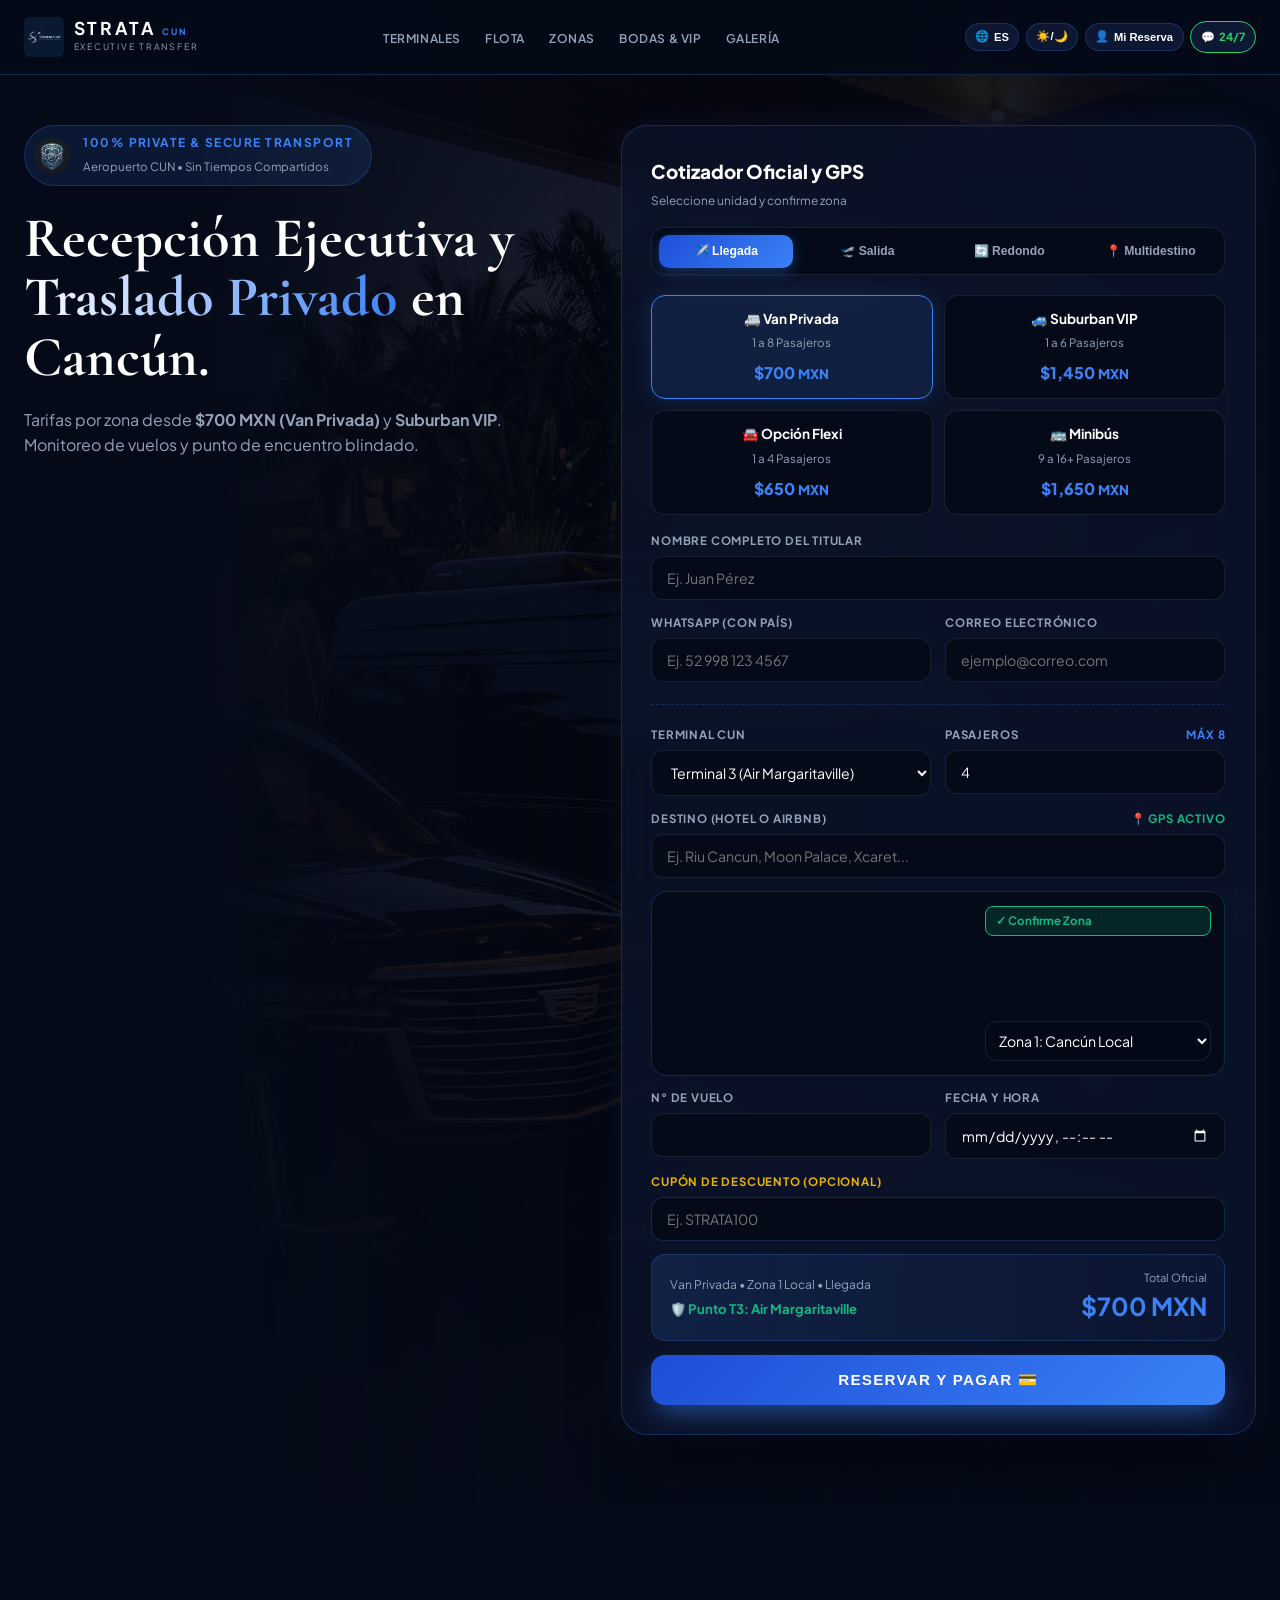
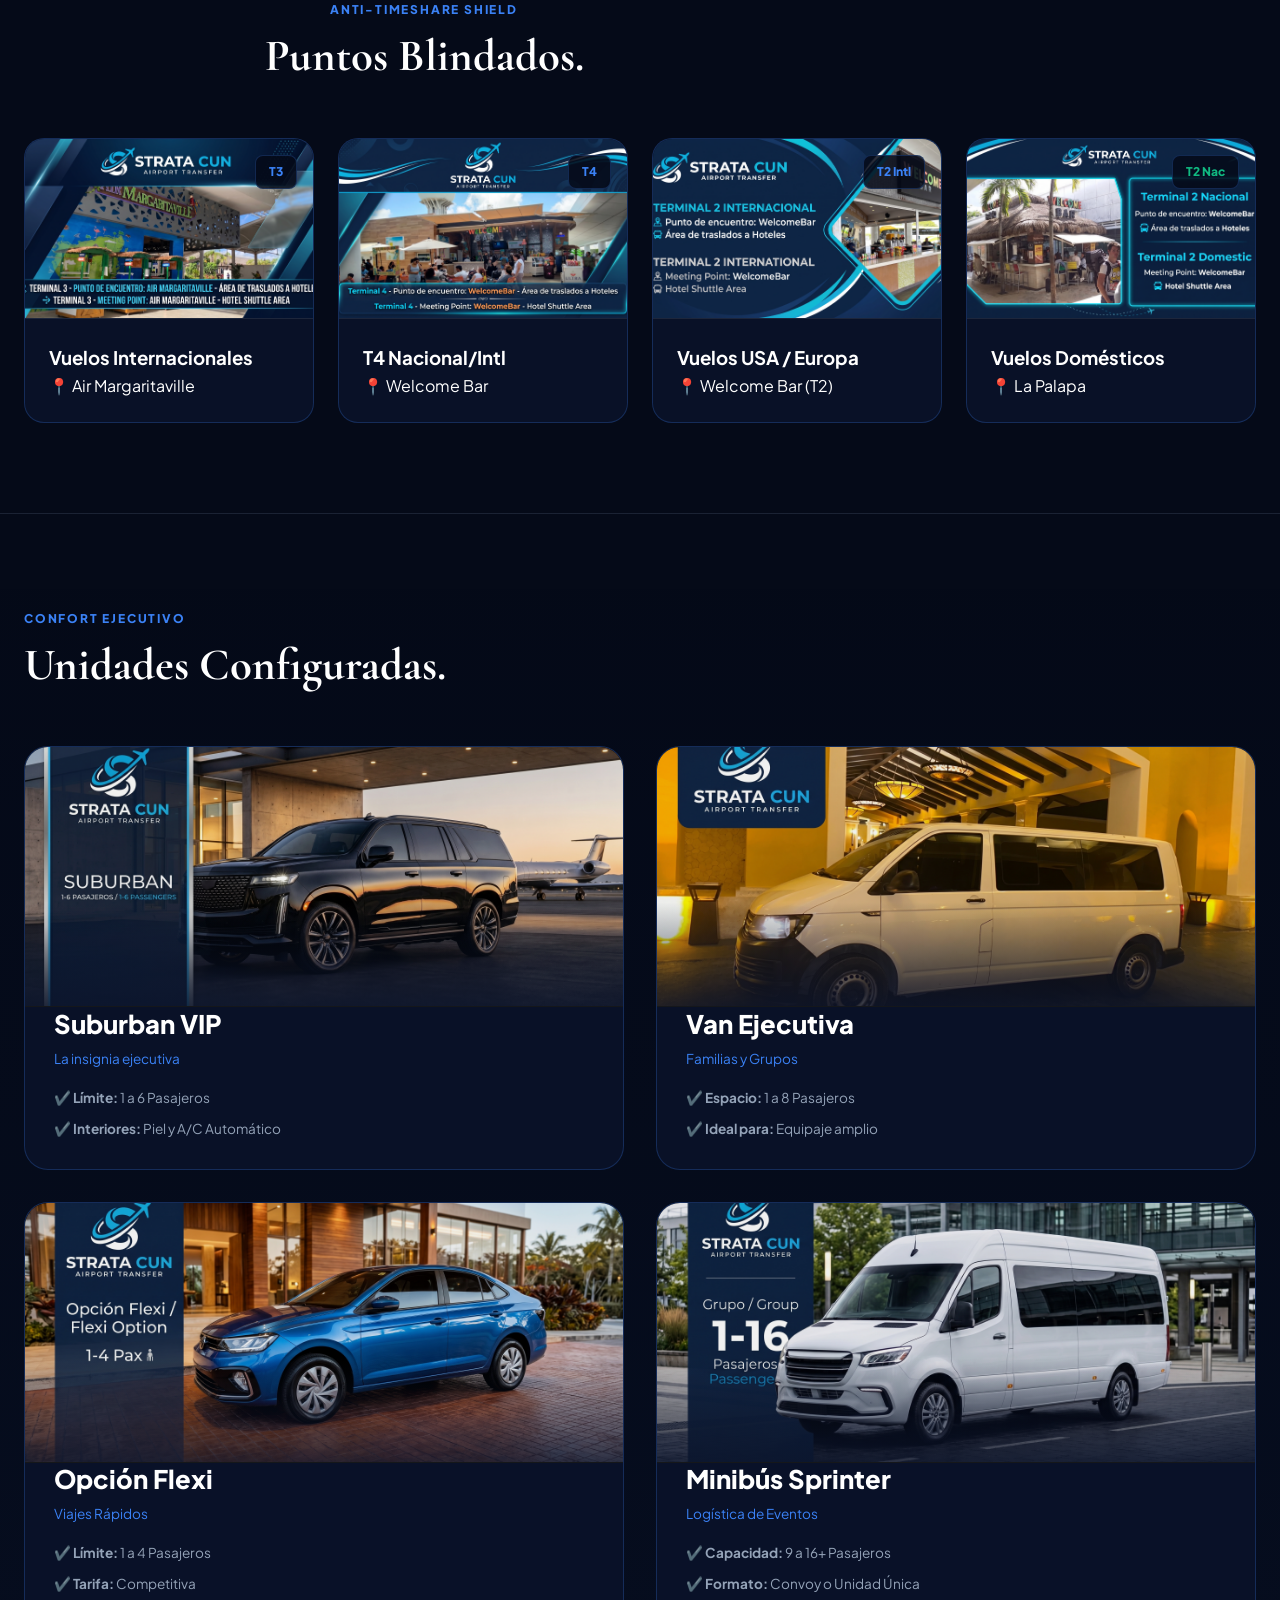
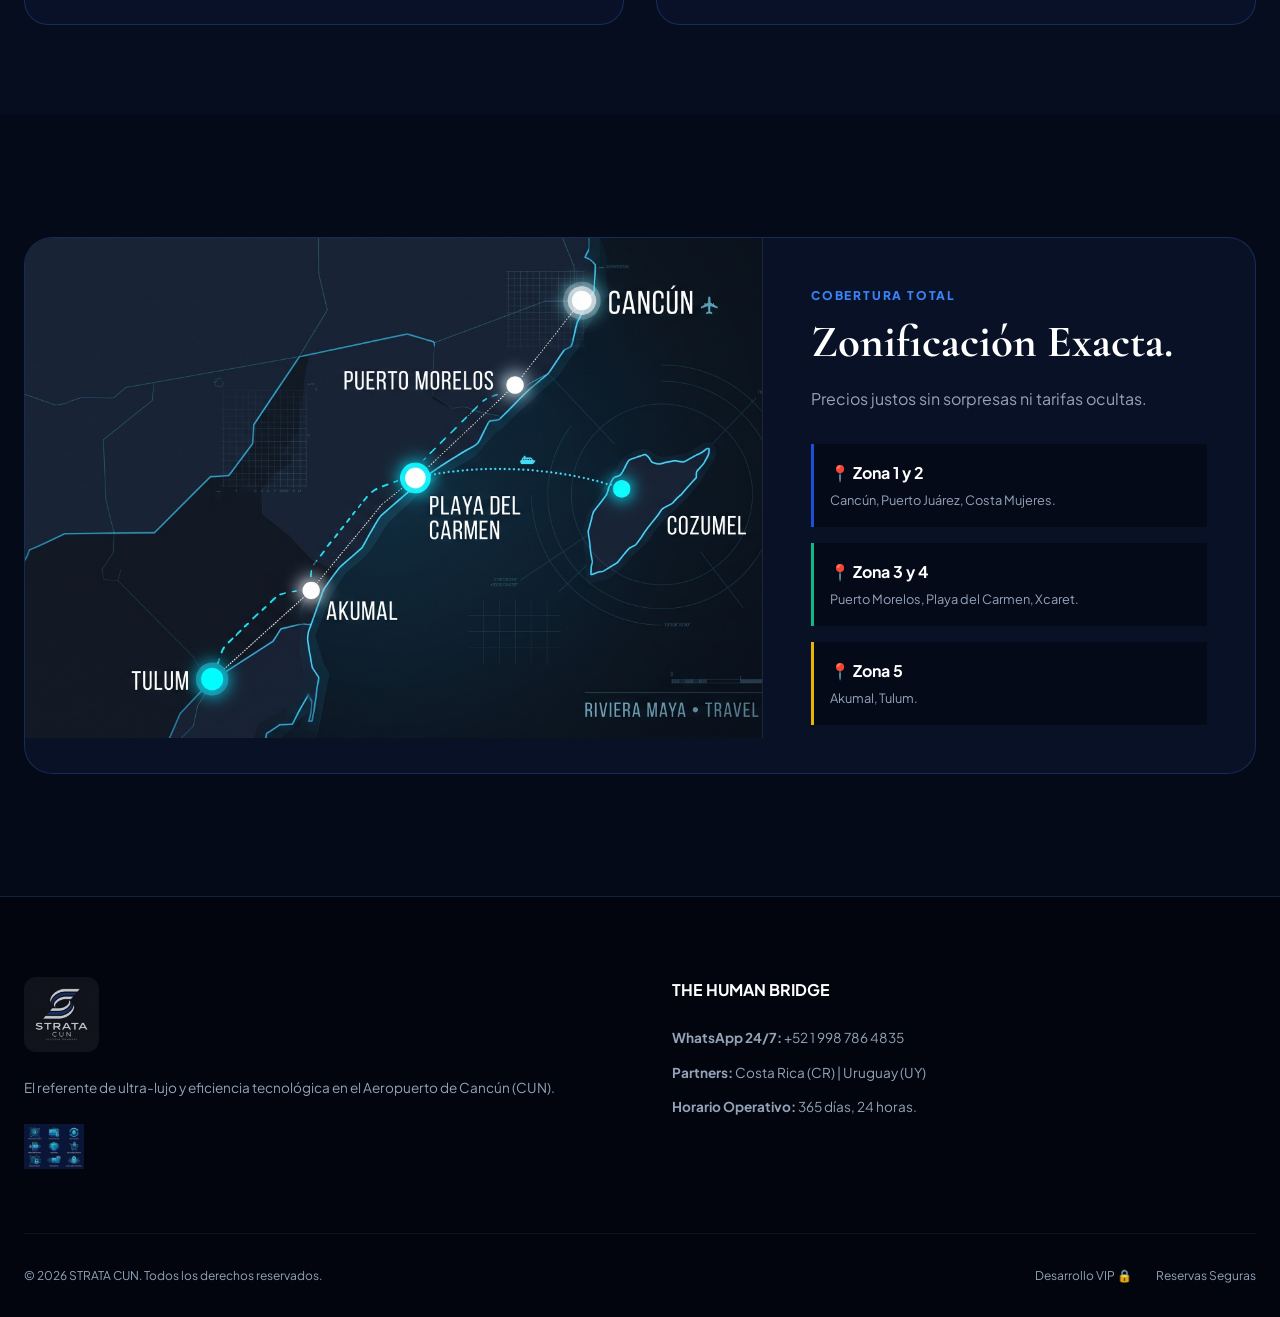
==== index.html @ 20765017 "feat: Integración de Checkout Clip, Apps Script Backend y panel de Bóveda Master" ====
<!DOCTYPE html>
<html lang="es" data-theme="dark" class="scroll-smooth">
<head>
    <meta charset="UTF-8">
    <meta name="viewport" content="width=device-width, initial-scale=1.0">
    <title>STRATA CUN | Transportación Privada & VIP Aeropuerto de Cancún</title>
    <link rel="preconnect" href="https://fonts.googleapis.com">
    <link rel="preconnect" href="https://fonts.gstatic.com" crossorigin>
    <link href="https://fonts.googleapis.com/css2?family=Cormorant+Garamond:ital,wght@0,600;0,700;1,600&family=Plus+Jakarta+Sans:wght@300;400;500;600;700;800&display=swap" rel="stylesheet">

    <style>
        /* 1. VARIABLES Y TEMA (NUEVO AZUL ZAFIRO EJECUTIVO) */
        :root {
            --bg-main: #050a18;
            --bg-card: rgba(11, 20, 43, 0.82);
            --bg-elevated: rgba(15, 26, 54, 0.92);
            --bg-input: rgba(5, 10, 24, 0.92);
            --text-primary: #ffffff;
            --text-secondary: #94a3b8;
            --cyan: #1d4ed8; /* Azul Zafiro */
            --cyan-glow: #3b82f6; /* Azul brillante cálido */
            --gold: #eab308;
            --emerald: #10b981;
            --border-glass: rgba(59, 130, 246, 0.24);
            --border-subtle: rgba(148, 163, 184, 0.14);
            --shadow-luxury: 0 25px 60px -15px rgba(0, 0, 0, 0.85), 0 0 35px rgba(59, 130, 246, 0.12);
        }
        [data-theme="light"] {
            --bg-main: #f8fafc;
            --bg-card: rgba(255, 255, 255, 0.92);
            --bg-elevated: #ffffff;
            --bg-input: #ffffff;
            --text-primary: #0f172a;
            --text-secondary: #475569;
            --cyan: #1e3a8a;
            --cyan-glow: #2563eb;
            --border-glass: rgba(37, 99, 235, 0.3);
            --border-subtle: rgba(15, 23, 42, 0.12);
            --shadow-luxury: 0 20px 50px -15px rgba(15, 23, 42, 0.15);
        }
        
        * { box-sizing: border-box; margin: 0; padding: 0; min-width: 0; }
        img { max-width: 100%; height: auto; display: block; }
        
        body { background-color: var(--bg-main); color: var(--text-primary); font-family: 'Plus Jakarta Sans', sans-serif; line-height: 1.6; overflow-x: hidden; transition: background 0.4s ease, color 0.4s ease; }
        .serif-lux { font-family: 'Cormorant Garamond', Georgia, serif; }
        .container { max-width: 1340px; margin: 0 auto; padding: 0 1.5rem; }

        /* 2. NAVBAR */
        .navbar {
            position: fixed; top: 0; left: 0; right: 0;
            height: auto; min-height: 75px; padding: 0.5rem 0;
            background: rgba(5, 10, 24, 0.95);
            backdrop-filter: blur(20px); -webkit-backdrop-filter: blur(20px);
            border-bottom: 1px solid var(--border-glass);
            z-index: 1000; display: flex; align-items: center; transition: background 0.4s;
        }
        [data-theme="light"] .navbar { background: rgba(255, 255, 255, 0.95); }
        .nav-content { display: flex; align-items: center; justify-content: space-between; width: 100%; gap: 1rem; }
        
        .brand-box { display: flex; align-items: center; gap: 0.6rem; text-decoration: none; color: var(--text-primary); flex-shrink: 0; }
        .brand-logo-img { height: 40px; width: auto; border-radius: 6px; object-fit: contain; }
        .brand-text-container { display: flex; flex-direction: column; justify-content: center; }
        .brand-text-container strong { font-size: 1.1rem; letter-spacing: 0.15em; line-height: 1; }
        .brand-text-container span { font-size: 0.55rem; letter-spacing: 0.2em; color: var(--text-secondary); text-transform: uppercase; margin-top: 2px; }
        
        .nav-links { display: flex; gap: 1.5rem; list-style: none; margin: 0 auto; }
        .nav-links a { color: var(--text-secondary); text-decoration: none; font-size: 0.75rem; font-weight: 600; letter-spacing: 0.05em; text-transform: uppercase; transition: color 0.25s; }
        .nav-links a:hover { color: var(--cyan-glow); }
        
        .nav-controls { display: flex; align-items: center; gap: 0.4rem; flex-shrink: 0; }
        .btn-glass { background: var(--bg-elevated); color: var(--text-primary); border: 1px solid var(--border-glass); padding: 0.4rem 0.6rem; border-radius: 999px; font-size: 0.7rem; font-weight: 700; cursor: pointer; display: inline-flex; align-items: center; gap: 0.3rem; text-decoration: none; transition: all 0.25s ease; }
        .btn-glass:hover { border-color: var(--cyan-glow); box-shadow: 0 0 18px rgba(59, 130, 246, 0.3); transform: translateY(-1px); }

        /* 3. HERO (INICIO) */
        .hero-section { position: relative; min-height: 100vh; padding: 125px 0 70px; display: flex; align-items: center; overflow: hidden; }
        .hero-backdrop { position: absolute; inset: 0; z-index: -1; }
        .hero-backdrop img { width: 100%; height: 100%; object-fit: cover; object-position: center; filter: brightness(0.38) contrast(1.1); transform: scale(1.03); }
        [data-theme="light"] .hero-backdrop img { filter: brightness(0.85) opacity(0.25); }
        .hero-backdrop::after { content: ""; position: absolute; inset: 0; background: linear-gradient(90deg, var(--bg-main) 15%, rgba(5, 10, 24, 0.55) 55%, var(--bg-main) 100%), linear-gradient(180deg, transparent 60%, var(--bg-main) 100%); }
        .hero-layout { display: grid; grid-template-columns: 1fr 1.15fr; gap: 2.75rem; align-items: start; width: 100%; }
        .shield-badge-row { display: inline-flex; align-items: center; gap: 0.85rem; background: rgba(59, 130, 246, 0.12); border: 1px solid var(--border-glass); padding: 0.45rem 1.1rem 0.45rem 0.55rem; border-radius: 999px; margin-bottom: 1.4rem; }
        .shield-badge-row img { width: 36px; height: 36px; border-radius: 50%; object-fit: cover; }
        .hero-headline { font-size: clamp(2.5rem, 4.4vw, 4.1rem); line-height: 1.06; margin-bottom: 1.2rem; font-weight: 700; }
        .hero-headline span { background: linear-gradient(90deg, #ffffff, var(--cyan-glow)); -webkit-background-clip: text; -webkit-text-fill-color: transparent; }
        
        /* 4. COTIZADOR POS */
        .pos-master-card { background: var(--bg-card); backdrop-filter: blur(24px); -webkit-backdrop-filter: blur(24px); border: 1px solid var(--border-glass); border-radius: 26px; padding: 1.85rem; box-shadow: var(--shadow-luxury); width: 100%; }
        .service-pills { display: grid; grid-template-columns: repeat(4, 1fr); gap: 0.45rem; background: var(--bg-input); padding: 0.4rem; border-radius: 14px; border: 1px solid var(--border-subtle); margin-bottom: 1.2rem; }
        .service-pill-btn { background: transparent; border: none; color: var(--text-secondary); padding: 0.6rem 0.3rem; border-radius: 10px; font-size: 0.76rem; font-weight: 700; cursor: pointer; transition: all 0.2s; }
        .service-pill-btn.active { background: linear-gradient(135deg, var(--cyan), var(--cyan-glow)); color: #ffffff; box-shadow: 0 4px 14px rgba(59, 130, 246, 0.35); }
        .vehicle-selector-grid { display: grid; grid-template-columns: repeat(2, 1fr); gap: 0.7rem; margin-bottom: 1.1rem; }
        .veh-option-card { background: var(--bg-input); border: 1.5px solid var(--border-subtle); border-radius: 14px; padding: 0.75rem; cursor: pointer; transition: all 0.25s; display: flex; flex-direction: column; justify-content: center; align-items: center; gap: 0.3rem; text-align: center; }
        .veh-option-card.selected { border-color: var(--cyan-glow); background: rgba(59, 130, 246, 0.12); box-shadow: 0 0 20px rgba(59, 130, 246, 0.18); }
        .veh-option-title { font-size: 0.85rem; font-weight: 700; display: block; }
        .veh-option-pax { font-size: 0.72rem; color: var(--text-secondary); display: block;}
        .veh-option-price { font-weight: 800; color: var(--cyan-glow); font-size: 1rem; margin-top: 0.2rem; }
        
        .pos-form-grid { display: grid; grid-template-columns: 1fr 1fr; gap: 0.85rem; }
        .pos-field { display: flex; flex-direction: column; gap: 0.35rem; }
        .pos-field.full { grid-column: span 2; }
        .pos-label { font-size: 0.72rem; text-transform: uppercase; letter-spacing: 0.07em; color: var(--text-secondary); font-weight: 700; display: flex; justify-content: space-between; }
        
        /* FIX: COLOR SCHEME PARA QUE EL CALENDARIO SE VEA EN MODO CLARO */
        .pos-input { background: var(--bg-input); border: 1px solid var(--border-subtle); color: var(--text-primary); padding: 0.75rem 0.95rem; border-radius: 12px; font-size: 0.88rem; font-family: inherit; outline: none; transition: border 0.2s; width: 100%; color-scheme: dark; }
        [data-theme="light"] .pos-input { color-scheme: light; }
        
        .pos-input:focus { border-color: var(--cyan-glow); }
        .map-zone-container { grid-column: span 2; background: var(--bg-input); border: 1px solid var(--border-glass); border-radius: 16px; padding: 0.85rem; display: grid; grid-template-columns: 1.15fr 0.85fr; gap: 0.85rem; align-items: stretch; }
        .google-map-frame { width: 100%; height: 155px; border: 0; border-radius: 10px; }
        .zone-confirm-box { display: flex; flex-direction: column; justify-content: space-between; font-size: 0.78rem; }
        .zone-status-pill { display: inline-block; padding: 0.3rem 0.65rem; border-radius: 8px; background: rgba(16, 185, 129, 0.15); border: 1px solid var(--emerald); color: var(--emerald); font-weight: 700; font-size: 0.72rem; margin-bottom: 0.4rem; }
        .price-bar-live { grid-column: span 2; background: linear-gradient(90deg, rgba(59, 130, 246, 0.15), rgba(37, 99, 235, 0.05)); border: 1px solid var(--border-glass); border-radius: 14px; padding: 0.85rem 1.1rem; display: flex; justify-content: space-between; align-items: center; }
        .btn-book-now { grid-column: span 2; background: linear-gradient(135deg, var(--cyan), var(--cyan-glow)); color: #ffffff; border: none; padding: 1rem; border-radius: 14px; font-size: 0.95rem; font-weight: 800; text-transform: uppercase; letter-spacing: 0.08em; cursor: pointer; box-shadow: 0 12px 28px -6px rgba(59, 130, 246, 0.55); transition: transform 0.2s; width: 100%; }
        .btn-book-now:hover { transform: translateY(-2px); }
        .btn-book-now:disabled { opacity: 0.6; cursor: not-allowed; }

        /* 5. SECCIONES Y TARJETAS */
        .section-block { padding: 90px 0; position: relative; }
        .section-header { max-width: 800px; margin-bottom: 3.5rem; }
        .section-tag { color: var(--cyan-glow); font-size: 0.75rem; font-weight: 800; text-transform: uppercase; letter-spacing: 0.15em; margin-bottom: 0.8rem; display: inline-block; }
        .section-title { font-size: clamp(2.2rem, 3.5vw, 3.2rem); line-height: 1.1; margin-bottom: 1.2rem; }
        
        .terminals-grid { display: grid; grid-template-columns: repeat(4, 1fr); gap: 1.5rem; }
        .terminal-card { background: var(--bg-card); border: 1px solid var(--border-glass); border-radius: 20px; overflow: hidden; display: flex; flex-direction: column; transition: transform 0.3s; }
        .terminal-card:hover { border-color: var(--cyan-glow); transform: translateY(-5px); box-shadow: var(--shadow-luxury); }
        .terminal-img-box { height: 180px; width: 100%; position: relative; overflow: hidden; border-bottom: 1px solid var(--border-subtle); }
        .terminal-img-box img { width: 100%; height: 100%; object-fit: cover; }
        .terminal-badge { position: absolute; top: 1rem; right: 1rem; background: rgba(5, 10, 24, 0.85); color: var(--cyan-glow); padding: 0.4rem 0.8rem; border-radius: 8px; font-weight: 800; font-size: 0.75rem; border: 1px solid var(--border-glass); }
        .terminal-content { padding: 1.5rem; flex-grow: 1; }

        .fleet-grid { display: grid; grid-template-columns: repeat(2, 1fr); gap: 2rem; }
        .fleet-card { background: var(--bg-card); border: 1px solid var(--border-glass); border-radius: 24px; overflow: hidden; display: flex; flex-direction: column; }
        .fleet-visual { height: 260px; width: 100%; position: relative; overflow: hidden; background: #000; border-bottom: 1px solid var(--border-subtle); }
        .fleet-visual img { width: 100%; height: 100%; object-fit: cover; object-position: center; opacity: 0.95; }
        .fleet-visual-overlay { position: absolute; inset: 0; background: linear-gradient(to top, var(--bg-card) 0%, transparent 40%); }
        .fleet-body { padding: 1.8rem; position: relative; z-index: 2; margin-top: -2rem; }
        
        .map-section-grid { display: grid; grid-template-columns: 1.2fr 0.8fr; gap: 0; background: var(--bg-card); border-radius: 28px; border: 1px solid var(--border-glass); overflow: hidden; margin-top: 2rem; }
        .map-visual-box { width: 100%; height: 100%; min-height: 400px; max-height: 500px; overflow: hidden; position: relative; border-right: 1px solid var(--border-subtle); }
        .map-visual-box img { width: 100%; height: 100%; object-fit: cover; object-position: center; }
        .map-content-box { padding: 3rem; display: flex; flex-direction: column; justify-content: center; }

        .modal-overlay { position: fixed; inset: 0; background: rgba(0, 0, 0, 0.75); backdrop-filter: blur(8px); z-index: 2000; display: none; place-items: center; padding: 1rem; opacity: 0; transition: opacity 0.3s ease; }
        .modal-overlay.active { display: grid; opacity: 1; }
        .modal-box { background: var(--bg-card); border: 1px solid var(--border-glass); border-radius: 24px; padding: 2.5rem; width: 100%; max-width: 480px; box-shadow: var(--shadow-luxury); position: relative; transform: translateY(20px); transition: transform 0.3s ease; }
        .modal-overlay.active .modal-box { transform: translateY(0); }
        .modal-close { position: absolute; top: 1.2rem; right: 1.2rem; background: none; border: none; color: var(--text-secondary); font-size: 1.5rem; cursor: pointer; transition: color 0.2s; }
        .modal-close:hover { color: var(--cyan-glow); }

        /* RESPONSIVIDAD ESTRICTA */
        @media (max-width: 1024px) {
            .hero-layout, .map-section-grid, .fleet-grid { grid-template-columns: 1fr; }
            .map-visual-box { max-height: 300px; border-right: none; border-bottom: 1px solid var(--border-subtle); }
            .nav-links { display: none; }
            .terminals-grid { grid-template-columns: repeat(2, 1fr); }
        }
        @media (max-width: 640px) {
            .navbar { padding: 0.5rem 1rem; }
            .nav-content { flex-direction: row; gap: 0.5rem; justify-content: space-between; }
            .brand-text-container span { display: none; } 
            .nav-controls { gap: 0.3rem; }
            .btn-glass { font-size: 0.65rem; padding: 0.35rem 0.5rem; gap: 0.2rem;}
            .btn-glass span { display: none; } 
            .vehicle-selector-grid, .pos-form-grid, .terminals-grid { grid-template-columns: 1fr; }
            .pos-field.full, .map-zone-container, .price-bar-live, .btn-book-now { grid-column: span 1; }
            .service-pills { grid-template-columns: repeat(2, 1fr); }
            .map-content-box { padding: 1.8rem; }
        }
    </style>
</head>
<body>

    <!-- MENÚ SUPERIOR -->
    <header class="navbar">
        <div class="container nav-content">
            <a href="#" class="brand-box">
                <img src="assets/Strata1CUNlogo.jpg" alt="Strata CUN Logo" class="brand-logo-img" onerror="this.src='assets/StrataCUNog.jpg'">
                <div class="brand-text-container">
                    <strong>STRATA <span style="color: var(--cyan-glow);">CUN</span></strong>
                    <span>Executive Transfer</span>
                </div>
            </a>
            <ul class="nav-links">
                <li><a href="#terminales" data-es="Terminales" data-en="Terminals">Terminales</a></li>
                <li><a href="#flota" data-es="Flota" data-en="Fleet">Flota</a></li>
                <li><a href="#zonas" data-es="Zonas" data-en="Zones">Zonas</a></li>
                <!-- NUEVAS PESTAÑAS -->
                <li><a href="#bodas" data-es="Bodas & VIP" data-en="Weddings & VIP">Bodas & VIP</a></li>
                <li><a href="#galeria" data-es="Galería" data-en="Gallery">Galería</a></li>
            </ul>
            <div class="nav-controls">
                <button id="langToggleBtn" class="btn-glass" title="Idioma" onclick="toggleLanguage()">🌐 <span id="langDisplay">ES</span></button>
                <button id="themeToggleBtn" class="btn-glass" title="Modo Día/Noche" onclick="toggleTheme()">☀️/🌙</button>
                <button onclick="openModal('userModal')" class="btn-glass" title="Mi Reserva">👤 <span data-es="Mi Reserva" data-en="Booking">Mi Reserva</span></button>
                <a href="https://wa.me/5219987864835" target="_blank" class="btn-glass" style="border-color: #25d366; color: #25d366;" title="Soporte 24/7">💬 <span style="display:inline;">24/7</span></a>
            </div>
        </div>
    </header>

    <!-- HERO Y COTIZADOR -->
    <section class="hero-section">
        <div class="hero-backdrop">
            <img src="assets/SUV5.jpg" alt="Flota de Lujo Strata CUN" onerror="this.style.display='none'">
        </div>

        <div class="container hero-layout">
            <div>
                <div class="shield-badge-row">
                    <img data-asset="Shield" alt="100% Private Secure Transport">
                    <div>
                        <strong style="font-size: 0.75rem; color: var(--cyan-glow); display: block; text-transform: uppercase; letter-spacing: 0.12em;">100% Private & Secure Transport</strong>
                        <span style="font-size: 0.72rem; color: var(--text-secondary);" data-es="Aeropuerto CUN • Sin Tiempos Compartidos" data-en="CUN Airport • No Timeshares">Aeropuerto CUN • Sin Tiempos Compartidos</span>
                    </div>
                </div>
                
                <h1 class="hero-headline serif-lux" data-es="Recepción Ejecutiva y <span style='color: var(--cyan-glow)'>Traslado Privado</span> en Cancún." data-en="Executive Reception & <span style='color: var(--cyan-glow)'>Private Transfer</span> in Cancun.">
                    Recepción Ejecutiva y <span style="color: var(--cyan-glow);">Traslado Privado</span> en Cancún.
                </h1>
                
                <p style="color: var(--text-secondary); font-size: 1rem; margin-bottom: 1.5rem;" data-es="Tarifas por zona desde <strong>$700 MXN (Van Privada)</strong> y <strong>Suburban VIP</strong>. Monitoreo de vuelos y punto de encuentro blindado." data-en="Zone rates starting at <strong>$700 MXN (Private Van)</strong> and <strong>Suburban VIP</strong>. Flight tracking and shielded meeting points.">
                    Tarifas por zona desde <strong>$700 MXN (Van Privada)</strong> y <strong>Suburban VIP</strong>. Monitoreo de vuelos y punto de encuentro blindado.
                </p>
            </div>

            <!-- COTIZADOR CON CAMPOS DE CLIENTE -->
            <div class="pos-master-card">
                <div style="display: flex; justify-content: space-between; align-items: center; margin-bottom: 1rem;">
                    <div>
                        <h2 style="font-size: 1.18rem; font-weight: 800;" data-es="Cotizador Oficial y GPS" data-en="Official Quote & GPS">Cotizador Oficial y GPS</h2>
                        <span style="font-size: 0.74rem; color: var(--text-secondary);" data-es="Seleccione unidad y confirme zona" data-en="Select vehicle and confirm zone">Seleccione unidad y confirme zona</span>
                    </div>
                </div>

                <div class="service-pills" id="tripTypeTabs">
                    <button type="button" class="service-pill-btn active" onclick="setTripType('Llegada', this)" data-es="✈️ Llegada" data-en="✈️ Arrival">✈️ Llegada</button>
                    <button type="button" class="service-pill-btn" onclick="setTripType('Salida', this)" data-es="🛫 Salida" data-en="🛫 Departure">🛫 Salida</button>
                    <button type="button" class="service-pill-btn" onclick="setTripType('Redondo', this)" data-es="🔄 Redondo" data-en="🔄 Roundtrip">🔄 Redondo</button>
                    <button type="button" class="service-pill-btn" onclick="setTripType('Multi', this)" data-es="📍 Multidestino" data-en="📍 Multi-dest">📍 Multidestino</button>
                </div>

                <div class="vehicle-selector-grid">
                    <div class="veh-option-card selected" id="card-van" onclick="selectUnitType('van')">
                        <span class="veh-option-title" data-es="🚐 Van Privada" data-en="🚐 Private Van">🚐 Van Privada</span>
                        <span class="veh-option-pax" data-es="1 a 8 Pasajeros" data-en="1 to 8 Pax">1 a 8 Pasajeros</span>
                        <div class="veh-option-price">$700 <small>MXN</small></div>
                    </div>
                    <div class="veh-option-card" id="card-suburban" onclick="selectUnitType('suburban')">
                        <span class="veh-option-title">🚙 Suburban VIP</span>
                        <span class="veh-option-pax" data-es="1 a 6 Pasajeros" data-en="1 to 6 Pax">1 a 6 Pasajeros</span>
                        <div class="veh-option-price">$1,450 <small>MXN</small></div>
                    </div>
                    <div class="veh-option-card" id="card-flexi" onclick="selectUnitType('flexi')">
                        <span class="veh-option-title" data-es="🚘 Opción Flexi" data-en="🚘 Flexi Option">🚘 Opción Flexi</span>
                        <span class="veh-option-pax" data-es="1 a 4 Pasajeros" data-en="1 to 4 Pax">1 a 4 Pasajeros</span>
                        <div class="veh-option-price">$650 <small>MXN</small></div>
                    </div>
                    <div class="veh-option-card" id="card-minibus" onclick="selectUnitType('minibus')">
                        <span class="veh-option-title" data-es="🚌 Minibús" data-en="🚌 Minibus">🚌 Minibús</span>
                        <span class="veh-option-pax" data-es="9 a 16+ Pasajeros" data-en="9 to 16+ Pax">9 a 16+ Pasajeros</span>
                        <div class="veh-option-price">$1,650 <small>MXN</small></div>
                    </div>
                </div>

                <form id="bookingPosForm" onsubmit="handleQuoteSubmit(event)" class="pos-form-grid">
                    
                    <div class="pos-field full">
                        <label class="pos-label" data-es="Nombre Completo del Titular" data-en="Full Name (Lead Passenger)">Nombre Completo del Titular</label>
                        <input type="text" id="posNombre" class="pos-input" placeholder="Ej. Juan Pérez" required>
                    </div>
                    <div class="pos-field">
                        <label class="pos-label" data-es="WhatsApp (con país)" data-en="WhatsApp (with Country Code)">WhatsApp (con país)</label>
                        <input type="text" id="posWhatsApp" class="pos-input" placeholder="Ej. 52 998 123 4567" required>
                    </div>
                    <div class="pos-field">
                        <label class="pos-label" data-es="Correo Electrónico" data-en="Email Address">Correo Electrónico</label>
                        <input type="email" id="posCorreo" class="pos-input" placeholder="ejemplo@correo.com" required>
                    </div>

                    <hr style="grid-column: span 2; border: none; border-top: 1px dashed var(--border-glass); margin: 0.5rem 0;">

                    <div class="pos-field">
                        <label class="pos-label" data-es="Terminal CUN" data-en="CUN Terminal">Terminal CUN</label>
                        <select id="posTerminal" class="pos-input" onchange="updateTerminalHint()">
                            <option value="T3">Terminal 3 (Air Margaritaville)</option>
                            <option value="T4">Terminal 4 (Welcome Bar)</option>
                            <option value="T2">Terminal 2 (La Palapa)</option>
                            <option value="FBO">FBO (Aviación Privada)</option>
                        </select>
                    </div>
                    <div class="pos-field">
                        <label class="pos-label"><span data-es="Pasajeros" data-en="Passengers">Pasajeros</span><span id="paxLimitHint" style="color: var(--cyan-glow);">Máx 8</span></label>
                        <input type="number" id="posPax" class="pos-input" min="1" max="40" value="4" onchange="recalculateTotal()" required>
                    </div>
                    
                    <div class="pos-field full">
                        <label class="pos-label"><span data-es="Destino (Hotel o Airbnb)" data-en="Destination (Hotel or Airbnb)">Destino (Hotel o Airbnb)</span><span style="color: var(--emerald);">📍 GPS Activo</span></label>
                        <input type="text" id="posHotelInput" list="cancunHotelsList" class="pos-input" placeholder="Ej. Riu Cancun, Moon Palace, Xcaret..." oninput="onHotelInputChange()" required>
                        <datalist id="cancunHotelsList">
                            <option value="Zona Hotelera Cancún (Zona 1)">
                            <option value="Playa Mujeres (Zona 2)">
                            <option value="Puerto Morelos (Zona 3)">
                            <option value="Playa del Carmen (Zona 4)">
                            <option value="Tulum (Zona 5)">
                        </datalist>
                    </div>

                    <div class="map-zone-container">
                        <iframe id="liveGoogleMap" class="google-map-frame" loading="lazy" allowfullscreen src="https://maps.google.com/maps?q=Cancun+Quintana+Roo&t=&z=11&ie=UTF8&iwloc=&output=embed"></iframe>
                        <div class="zone-confirm-box">
                            <span class="zone-status-pill" id="zoneBadgeStatus" data-es="✓ Confirme Zona" data-en="✓ Confirm Zone">✓ Confirme Zona</span>
                            <select id="posZoneSelect" class="pos-input" style="width: 100%; padding: 0.55rem;" onchange="recalculateTotal()">
                                <option value="z1">Zona 1: Cancún Local</option>
                                <option value="z2">Zona 2: Costa Mujeres / Moon Palace</option>
                                <option value="z3">Zona 3: Puerto Morelos</option>
                                <option value="z4">Zona 4: Playa del Carmen / Mayakoba</option>
                                <option value="z5">Zona 5: Tulum / Akumal</option>
                            </select>
                        </div>
                    </div>

                    <div class="pos-field"><label class="pos-label" data-es="N° de Vuelo" data-en="Flight N°">N° de Vuelo</label><input type="text" id="posFlight" class="pos-input" required></div>
                    <div class="pos-field"><label class="pos-label" data-es="Fecha y Hora" data-en="Date & Time">Fecha y Hora</label><input type="datetime-local" id="posDate" class="pos-input" required></div>

                    <div class="pos-field full">
                        <label class="pos-label" style="color: var(--gold);" data-es="Cupón de Descuento (Opcional)" data-en="Discount Code (Optional)">Cupón de Descuento (Opcional)</label>
                        <input type="text" id="posCupon" class="pos-input" placeholder="Ej. STRATA100" oninput="recalculateTotal()" style="border-color: var(--border-glass);">
                    </div>

                    <!-- Resumen Activo -->
                    <div class="price-bar-live">
                        <div>
                            <span style="font-size: 0.75rem; color: var(--text-secondary); display: block;" id="liveSummaryText">Van Privada • Zona 1 Local • Llegada</span>
                            <strong style="font-size: 0.82rem; color: var(--emerald);" id="terminalSafeNote">🛡️ Punto T3: Air Margaritaville</strong>
                        </div>
                        <div style="text-align: right;">
                            <span style="font-size: 0.7rem; color: var(--text-secondary); display: block;" data-es="Total Oficial" data-en="Official Total">Total Oficial</span>
                            <strong style="font-size: 1.55rem; color: var(--cyan-glow);" id="liveTotalAmount">$700 MXN</strong>
                        </div>
                    </div>
                    
                    <!-- NUEVO BOTÓN DE PAGO DINÁMICO CLIP -->
                    <button type="submit" class="btn-book-now" data-es="Reservar y Pagar 💳" data-en="Book & Pay 💳">Reservar y Pagar 💳</button>
                </form>
            </div>
        </div>
    </section>

    <!-- GUÍA VISUAL DE TERMINALES -->
    <section class="section-block" id="terminales">
        <div class="container">
            <div class="section-header text-center mx-auto" style="text-align: center;">
                <span class="section-tag">Anti-Timeshare Shield</span>
                <h2 class="section-title serif-lux" data-es="Puntos Blindados." data-en="Shielded Points.">Puntos Blindados.</h2>
            </div>
            <div class="terminals-grid">
                <div class="terminal-card">
                    <div class="terminal-img-box"><img data-asset="T3PUNTO"><span class="terminal-badge">T3</span></div>
                    <div class="terminal-content">
                        <h3 data-es="Vuelos Internacionales" data-en="International Flights">Vuelos Internacionales</h3>
                        <span class="terminal-ref">📍 Air Margaritaville</span>
                    </div>
                </div>
                <div class="terminal-card">
                    <div class="terminal-img-box"><img data-asset="T4PUNTO"><span class="terminal-badge">T4</span></div>
                    <div class="terminal-content">
                        <h3 data-es="T4 Nacional/Intl" data-en="T4 Domestic/Intl">T4 Nacional/Intl</h3>
                        <span class="terminal-ref">📍 Welcome Bar</span>
                    </div>
                </div>
                <div class="terminal-card">
                    <div class="terminal-img-box"><img data-asset="T2INTER"><span class="terminal-badge">T2 Intl</span></div>
                    <div class="terminal-content">
                        <h3 data-es="Vuelos USA / Europa" data-en="USA / Europe Flights">Vuelos USA / Europa</h3>
                        <span class="terminal-ref">📍 Welcome Bar (T2)</span>
                    </div>
                </div>
                <div class="terminal-card">
                    <div class="terminal-img-box"><img data-asset="T2NACIONALPUNTO"><span class="terminal-badge" style="color:var(--emerald);">T2 Nac</span></div>
                    <div class="terminal-content">
                        <h3 data-es="Vuelos Domésticos" data-en="Domestic Flights">Vuelos Domésticos</h3>
                        <span class="terminal-ref">📍 La Palapa</span>
                    </div>
                </div>
            </div>
        </div>
    </section>

    <!-- FLOTA Y CAPACIDAD -->
    <section class="section-block" id="flota" style="background: linear-gradient(180deg, transparent, rgba(59, 130, 246, 0.03)); border-top: 1px solid var(--border-subtle);">
        <div class="container">
            <div class="section-header">
                <span class="section-tag" data-es="Confort Ejecutivo" data-en="Executive Comfort">Confort Ejecutivo</span>
                <h2 class="section-title serif-lux" data-es="Unidades Configuradas." data-en="Configured Vehicles.">Unidades Configuradas.</h2>
            </div>
            
            <div class="fleet-grid">
                <div class="fleet-card">
                    <div class="fleet-visual"><img data-asset="BlackLOGOSUV"><div class="fleet-visual-overlay"></div></div>
                    <div class="fleet-body">
                        <h3 style="font-size: 1.6rem; font-weight: 800;">Suburban VIP</h3>
                        <span style="font-size: 0.85rem; color: var(--cyan-glow);" data-es="La insignia ejecutiva" data-en="The executive flagship">La insignia ejecutiva</span>
                        <ul style="list-style: none; display: grid; gap: 0.6rem; font-size: 0.85rem; color: var(--text-secondary); margin-top: 1rem;">
                            <li>✔️ <strong data-es="Límite:" data-en="Limit:">Límite:</strong> 1 a 6 Pasajeros</li>
                            <li>✔️ <strong data-es="Interiores:" data-en="Interiors:">Interiores:</strong> Piel y A/C Automático</li>
                        </ul>
                    </div>
                </div>
                <div class="fleet-card">
                    <div class="fleet-visual"><img data-asset="VANPRIVADA8"><div class="fleet-visual-overlay"></div></div>
                    <div class="fleet-body">
                        <h3 style="font-size: 1.6rem; font-weight: 800;" data-es="Van Ejecutiva" data-en="Executive Van">Van Ejecutiva</h3>
                        <span style="font-size: 0.85rem; color: var(--cyan-glow);" data-es="Familias y Grupos" data-en="Families & Groups">Familias y Grupos</span>
                        <ul style="list-style: none; display: grid; gap: 0.6rem; font-size: 0.85rem; color: var(--text-secondary); margin-top: 1rem;">
                            <li>✔️ <strong data-es="Espacio:" data-en="Space:">Espacio:</strong> 1 a 8 Pasajeros</li>
                            <li>✔️ <strong data-es="Ideal para:" data-en="Ideal for:">Ideal para:</strong> Equipaje amplio</li>
                        </ul>
                    </div>
                </div>
                <div class="fleet-card">
                    <div class="fleet-visual"><img data-asset="FLEXI4"><div class="fleet-visual-overlay"></div></div>
                    <div class="fleet-body">
                        <h3 style="font-size: 1.6rem; font-weight: 800;" data-es="Opción Flexi" data-en="Flexi Option">Opción Flexi</h3>
                        <span style="font-size: 0.85rem; color: var(--cyan-glow);" data-es="Viajes Rápidos" data-en="Quick Trips">Viajes Rápidos</span>
                        <ul style="list-style: none; display: grid; gap: 0.6rem; font-size: 0.85rem; color: var(--text-secondary); margin-top: 1rem;">
                            <li>✔️ <strong data-es="Límite:" data-en="Limit:">Límite:</strong> 1 a 4 Pasajeros</li>
                            <li>✔️ <strong data-es="Tarifa:" data-en="Rate:">Tarifa:</strong> Competitiva</li>
                        </ul>
                    </div>
                </div>
                <div class="fleet-card">
                    <div class="fleet-visual"><img data-asset="MINIBUS16"><div class="fleet-visual-overlay"></div></div>
                    <div class="fleet-body">
                        <h3 style="font-size: 1.6rem; font-weight: 800;" data-es="Minibús Sprinter" data-en="Sprinter Minibus">Minibús Sprinter</h3>
                        <span style="font-size: 0.85rem; color: var(--cyan-glow);" data-es="Logística de Eventos" data-en="Event Logistics">Logística de Eventos</span>
                        <ul style="list-style: none; display: grid; gap: 0.6rem; font-size: 0.85rem; color: var(--text-secondary); margin-top: 1rem;">
                            <li>✔️ <strong data-es="Capacidad:" data-en="Capacity:">Capacidad:</strong> 9 a 16+ Pasajeros</li>
                            <li>✔️ <strong data-es="Formato:" data-en="Format:">Formato:</strong> Convoy o Unidad Única</li>
                        </ul>
                    </div>
                </div>
            </div>
        </div>
    </section>

    <!-- ZONAS Y TECNOLOGIA -->
    <section class="section-block" id="zonas">
        <div class="container">
            <div class="map-section-grid">
                <div class="map-visual-box"><img data-asset="RivieraMaya"></div>
                <div class="map-content-box">
                    <span class="section-tag" data-es="Cobertura Total" data-en="Total Coverage">Cobertura Total</span>
                    <h2 class="section-title serif-lux" data-es="Zonificación Exacta." data-en="Exact Zoning.">Zonificación Exacta.</h2>
                    <p style="color: var(--text-secondary); margin-bottom: 2rem;" data-es="Precios justos sin sorpresas ni tarifas ocultas." data-en="Fair prices with no surprises or hidden fees.">Precios justos sin sorpresas ni tarifas ocultas.</p>
                    <div style="display: grid; gap: 1rem;">
                        <div style="padding: 1rem; border-left: 3px solid var(--cyan); background: var(--bg-input);"><strong>📍 Zona 1 y 2</strong><br><span style="font-size:0.8rem;color:var(--text-secondary);">Cancún, Puerto Juárez, Costa Mujeres.</span></div>
                        <div style="padding: 1rem; border-left: 3px solid var(--emerald); background: var(--bg-input);"><strong>📍 Zona 3 y 4</strong><br><span style="font-size:0.8rem;color:var(--text-secondary);">Puerto Morelos, Playa del Carmen, Xcaret.</span></div>
                        <div style="padding: 1rem; border-left: 3px solid var(--gold); background: var(--bg-input);"><strong>📍 Zona 5</strong><br><span style="font-size:0.8rem;color:var(--text-secondary);">Akumal, Tulum.</span></div>
                    </div>
                </div>
            </div>
        </div>
    </section>
    <footer style="background: #02050e; border-top: 1px solid var(--border-glass); padding: 5rem 0 2rem; margin-top: 2rem;">
        <div class="container">
            <div style="display: grid; grid-template-columns: repeat(auto-fit, minmax(250px, 1fr)); gap: 4rem; margin-bottom: 4rem;">
                <div>
                    <img data-asset="StrataCUNog" style="height: 75px; border-radius: 12px; margin-bottom: 1.5rem;">
                    <p style="color: var(--text-secondary); font-size: 0.85rem; line-height: 1.7; margin-bottom: 1.5rem;" data-es="El referente de ultra-lujo y eficiencia tecnológica en el Aeropuerto de Cancún (CUN)." data-en="The standard for ultra-luxury and technological efficiency at Cancun Airport (CUN).">El referente de ultra-lujo y eficiencia tecnológica en el Aeropuerto de Cancún (CUN).</p>
                    <img data-asset="Secure" style="height: 45px; opacity: 0.9;">
                </div>
                <div>
                    <h4 style="color: var(--text-primary); font-size: 1rem; font-weight: 700; margin-bottom: 1.5rem; text-transform: uppercase;" data-es="The Human Bridge" data-en="The Human Bridge">The Human Bridge</h4>
                    <ul style="list-style: none; display: flex; flex-direction: column; gap: 0.8rem; font-size: 0.85rem; color: var(--text-secondary);">
                        <li><strong data-es="WhatsApp 24/7:" data-en="24/7 WhatsApp:">WhatsApp 24/7:</strong> +52 1 998 786 4835</li>
                        <li><strong data-es="Partners:" data-en="Partners:">Partners:</strong> Costa Rica (CR) | Uruguay (UY)</li>
                        <li><strong data-es="Horario Operativo:" data-en="Operating Hours:">Horario Operativo:</strong> 365 días, 24 horas.</li>
                    </ul>
                </div>
            </div>
            <div style="border-top: 1px solid rgba(255,255,255,0.05); padding-top: 2rem; display: flex; justify-content: space-between; align-items: center; flex-wrap: wrap; gap: 1rem; font-size: 0.75rem; color: var(--text-secondary);">
                <p>&copy; 2026 STRATA CUN. Todos los derechos reservados.</p>
                <div style="display: flex; gap: 1.5rem;">
                    <span style="cursor: pointer; color: var(--text-secondary);" onclick="openModal('adminModal')">Desarrollo VIP 🔒</span>
                    <span>Reservas Seguras</span>
                </div>
            </div>
        </div>
    </footer>

    <!-- MODALES -->
    <div id="userModal" class="modal-overlay">
        <div class="modal-box">
            <button class="modal-close" onclick="closeModal('userModal')">✕</button>
            <h3 class="serif-lux" style="font-size: 1.8rem; margin-bottom: 0.5rem;" data-es="Portal de Pasajero" data-en="Passenger Portal">Portal de Pasajero</h3>
            <p style="color: var(--text-secondary); margin-bottom: 1.5rem; font-size: 0.85rem;" data-es="Gestione su servicio y ubicación del chofer." data-en="Manage your service and driver location.">Gestione su servicio y ubicación del chofer.</p>
            <input type="text" class="pos-input" placeholder="Código de Reserva (Ej. STC-8492)" style="margin-bottom: 1rem;">
            <button class="btn-book-now" onclick="closeModal('userModal')" data-es="Buscar Mi Servicio" data-en="Search My Service">Buscar Mi Servicio</button>
        </div>
    </div>

    <div id="adminModal" class="modal-overlay">
        <div class="modal-box">
            <button class="modal-close" onclick="closeModal('adminModal')">✕</button>
            <h3 class="serif-lux" style="font-size: 1.8rem; margin-bottom: 0.5rem; color: var(--gold);">Acceso Bóveda Master</h3>
            <p style="color: var(--text-secondary); margin-bottom: 1.5rem; font-size: 0.85rem;">Ingreso exclusivo para administración de plataforma.</p>
            <input type="password" id="adminPassword" class="pos-input" placeholder="Ingrese Credenciales Maestras" style="margin-bottom: 1rem;">
            <button class="btn-book-now" style="background: var(--gold); color: #000;" onclick="verifyAdmin()">Desbloquear Bóveda</button>
            <div id="adminError" style="color: #ef4444; font-size: 0.8rem; margin-top: 0.8rem; display: none;">Credenciales incorrectas. Acceso denegado.</div>
            <div id="adminSuccess" style="color: var(--emerald); font-size: 0.85rem; margin-top: 0.8rem; display: none; padding: 1rem; border: 1px solid var(--emerald); border-radius: 12px; background: rgba(16, 185, 129, 0.1);">
                ✅ Acceso Concedido. Redirigiendo a la central operativa...
            </div>
        </div>
    </div>

    <!-- SCRIPT JAVASCRIPT CON REDIRECCIÓN A CLIP Y APPS SCRIPT V1 -->
    <script>
        document.addEventListener('DOMContentLoaded', () => {
            const imageElements = document.querySelectorAll('img[data-asset]');
            const extensions = ['.jpg', '.png', '.jpeg', '.webp'];
            const folders = ['assets/', './', '../assets/'];
            imageElements.forEach(img => {
                const assetName = img.getAttribute('data-asset');
                let extIndex = 0; let folderIndex = 0;
                const tryNextLoad = () => {
                    if (folderIndex >= folders.length) return;
                    if (extIndex >= extensions.length) { extIndex = 0; folderIndex++; if (folderIndex >= folders.length) return; }
                    img.src = `${folders[folderIndex]}${assetName}${extensions[extIndex]}`;
                    extIndex++;
                };
                img.onerror = tryNextLoad; tryNextLoad(); 
            });
        });

        function toggleTheme() {
            const html = document.documentElement;
            const isDark = html.getAttribute('data-theme') === 'dark';
            html.setAttribute('data-theme', isDark ? 'light' : 'dark');
        }

        let currentLang = 'es';
        function toggleLanguage() {
            currentLang = currentLang === 'es' ? 'en' : 'es';
            document.getElementById('langDisplay').textContent = currentLang.toUpperCase();
            document.querySelectorAll('[data-es]').forEach(el => {
                el.innerHTML = el.getAttribute(`data-${currentLang}`);
            });
            recalculateTotal(); updateTerminalHint();
        }

        function openModal(modalId) { document.getElementById(modalId).classList.add('active'); }
        function closeModal(modalId) {
            document.getElementById(modalId).classList.remove('active');
            if(modalId === 'adminModal') {
                document.getElementById('adminPassword').value = '';
                document.getElementById('adminError').style.display = 'none';
                document.getElementById('adminSuccess').style.display = 'none';
            }
        }

        function verifyAdmin() {
            const pass = document.getElementById('adminPassword').value;
            if (pass === 'EN1AMADR3') {
                document.getElementById('adminError').style.display = 'none';
                document.getElementById('adminSuccess').style.display = 'block';
                setTimeout(() => { window.location.href = 'admin.html'; }, 1000);
            } else {
                document.getElementById('adminSuccess').style.display = 'none';
                document.getElementById('adminError').style.display = 'block';
            }
        }

        const pricingData = {
            'van':      { cap: 8, rates: { z1: 700, z2: 850, z3: 1100, z4: 1500, z5: 2200 } },
            'suburban': { cap: 6, rates: { z1: 1450, z2: 1600, z3: 1900, z4: 2400, z5: 3200 } },
            'flexi':    { cap: 4, rates: { z1: 650, z2: 750, z3: 950, z4: 1350, z5: 1950 } },
            'minibus':  { cap: 16, rates: { z1: 1650, z2: 1850, z3: 2200, z4: 2800, z5: 3800 } }
        };

        let currentService = 'Llegada'; let currentVehicle = 'van';

        function setTripType(type, btnElement) {
            currentService = type;
            document.querySelectorAll('.service-pill-btn').forEach(btn => btn.classList.remove('active'));
            btnElement.classList.add('active');
            recalculateTotal();
        }

        function selectUnitType(vehicleCode) {
            currentVehicle = vehicleCode;
            document.querySelectorAll('.veh-option-card').forEach(card => card.classList.remove('selected'));
            document.getElementById(`card-${vehicleCode}`).classList.add('selected');
            const maxPax = pricingData[vehicleCode].cap;
            const inputPax = document.getElementById('posPax');
            inputPax.max = vehicleCode === 'minibus' ? 40 : maxPax;
            if(parseInt(inputPax.value) > maxPax && vehicleCode !== 'minibus') inputPax.value = maxPax;
            const limitText = currentLang === 'es' ? `Máx ${maxPax}` : `Max ${maxPax}`;
            document.getElementById('paxLimitHint').textContent = limitText;
            recalculateTotal();
        }

        function recalculateTotal() {
            const zone = document.getElementById('posZoneSelect').value;
            const isRoundTrip = currentService === 'Redondo' ? 2 : 1;
            const finalPrice = pricingData[currentVehicle].rates[zone] * isRoundTrip;
            const cuponInput = document.getElementById('posCupon') ? document.getElementById('posCupon').value.toUpperCase().trim() : '';
            
            let formattedPrice = `$${new Intl.NumberFormat('es-MX').format(finalPrice)} MXN`;
            if (cuponInput === 'STRATA100') { formattedPrice = 'GRATIS (Cupón 100%)'; }
            
            document.getElementById('liveTotalAmount').textContent = formattedPrice;
            
            const zoneNamesES = { z1:'Zona 1 Local', z2:'Zona 2 Playa Mujeres', z3:'Zona 3 Pto. Morelos', z4:'Zona 4 Playa del Carmen', z5:'Zona 5 Tulum' };
            const vehNames = { van: 'Van Privada', suburban: 'Suburban VIP', flexi: 'Opción Flexi', minibus: 'Minibús Sprinter' };
            
            document.getElementById('liveSummaryText').textContent = `${vehNames[currentVehicle]} • ${zoneNamesES[zone]} • ${currentService}`;
        }

        function onHotelInputChange() {
            const input = document.getElementById('posHotelInput').value;
            const iframe = document.getElementById('liveGoogleMap');
            const zoneSelect = document.getElementById('posZoneSelect');
            if (input.length > 3) {
                iframe.src = `https://maps.google.com/maps?q=${encodeURIComponent(input)}+Quintana+Roo&t=&z=13&ie=UTF8&iwloc=&output=embed`;
                const lowerInput = input.toLowerCase();
                let detectedZone = 'z1';
                if (lowerInput.includes('tulum') || lowerInput.includes('akumal')) detectedZone = 'z5';
                else if (lowerInput.includes('carmen') || lowerInput.includes('mayakoba')) detectedZone = 'z4';
                else if (lowerInput.includes('morelos') || lowerInput.includes('vidanta')) detectedZone = 'z3';
                else if (lowerInput.includes('mujeres') || lowerInput.includes('moon palace')) detectedZone = 'z2';
                
                zoneSelect.value = detectedZone;
                document.getElementById('zoneBadgeStatus').innerHTML = currentLang === 'es' ? "✨ Zona GPS Detectada" : "✨ GPS Zone Detected";
                recalculateTotal();
            }
        }

        function updateTerminalHint() {
            const term = document.getElementById('posTerminal').value;
            const hint = document.getElementById('terminalSafeNote');
            if(term.includes('T3')) hint.innerHTML = '🛡️ Punto T3: Air Margaritaville';
            if(term.includes('T4')) hint.innerHTML = '🛡️ Punto T4: Welcome Bar';
            if(term.includes('T2')) hint.innerHTML = '🛡️ Punto T2: La Palapa';
            if(term.includes('FBO')) hint.innerHTML = '🛡️ Recepción FBO: Rampa Ejecutiva';
        }

        // ========================================================
        // ENVÍO DE DATOS Y REDIRECCIÓN A CLIP VIA BACKEND 
        // ========================================================
        function handleQuoteSubmit(e) {
            e.preventDefault();
            const btn = document.querySelector('.btn-book-now[type="submit"]');
            const originalText = btn.innerHTML;
            
            // Efecto visual mientras procesa Clip
            btn.innerHTML = 'Conectando con pasarela segura... 💳⏳';
            btn.disabled = true;

            const cuponInput = document.getElementById('posCupon') ? document.getElementById('posCupon').value.toUpperCase().trim() : '';
            const formData = new URLSearchParams();
            
            formData.append('nombre', document.getElementById('posNombre').value);
            formData.append('whatsapp', document.getElementById('posWhatsApp').value);
            formData.append('correo', document.getElementById('posCorreo').value);
            formData.append('cupon', cuponInput);
            formData.append('tipoViaje', currentService);
            formData.append('vehiculo', currentVehicle);
            formData.append('pasajeros', document.getElementById('posPax').value);
            formData.append('zona', document.getElementById('posZoneSelect').options[document.getElementById('posZoneSelect').selectedIndex].text);
            formData.append('hotel', document.getElementById('posHotelInput').value);
            formData.append('terminal', document.getElementById('posTerminal').options[document.getElementById('posTerminal').selectedIndex].text);
            formData.append('vuelo', document.getElementById('posFlight').value);
            formData.append('fechaVuelo', document.getElementById('posDate').value);
            formData.append('total', document.getElementById('liveTotalAmount').textContent);

            // TU ENCHUFE DE APPS SCRIPT (NUEVA VERSIÓN FASE 2)
            const scriptURL = 'https://script.google.com/macros/s/AKfycbyVA0l-cieOQotyRm9HEtMBxrLOnHFYNfm0x1W6UhB-CHuxqJ6vOjQgc20HeLgH5fteYQ/exec';

            fetch(scriptURL, { method: 'POST', body: formData })
                .then(response => response.json())
                .then(data => {
                    if (data.status === 'success') {
                        // Redirigir a la URL de cobro que devolvió Clip
                        window.location.href = data.paymentUrl;
                    } else {
                        alert('Error al generar enlace de pago: ' + data.message);
                        btn.innerHTML = originalText;
                        btn.disabled = false;
                    }
                })
                .catch(error => {
                    console.error('Error:', error);
                    alert('Problema de red. Por favor, intenta nuevamente.');
                    btn.innerHTML = originalText;
                    btn.disabled = false;
                });
        }

        recalculateTotal(); updateTerminalHint();
    </script>
</body>
</html>
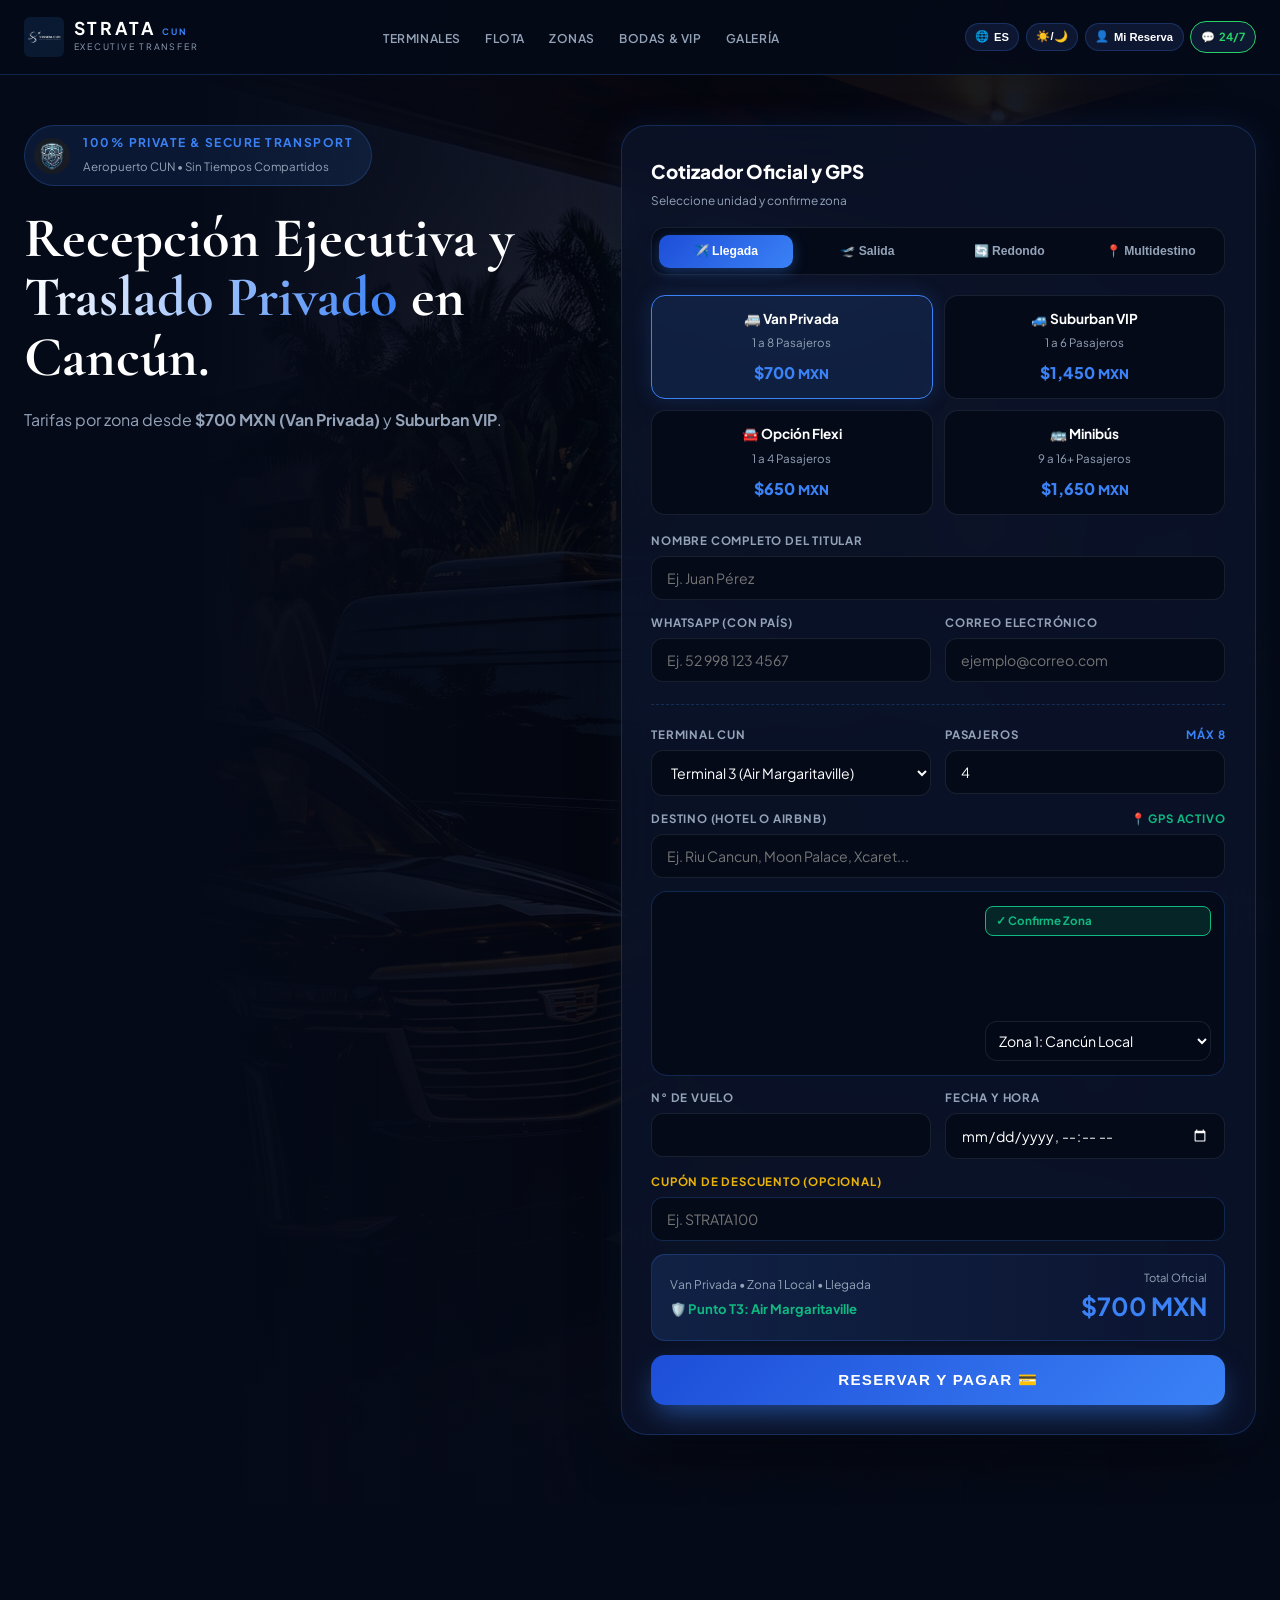
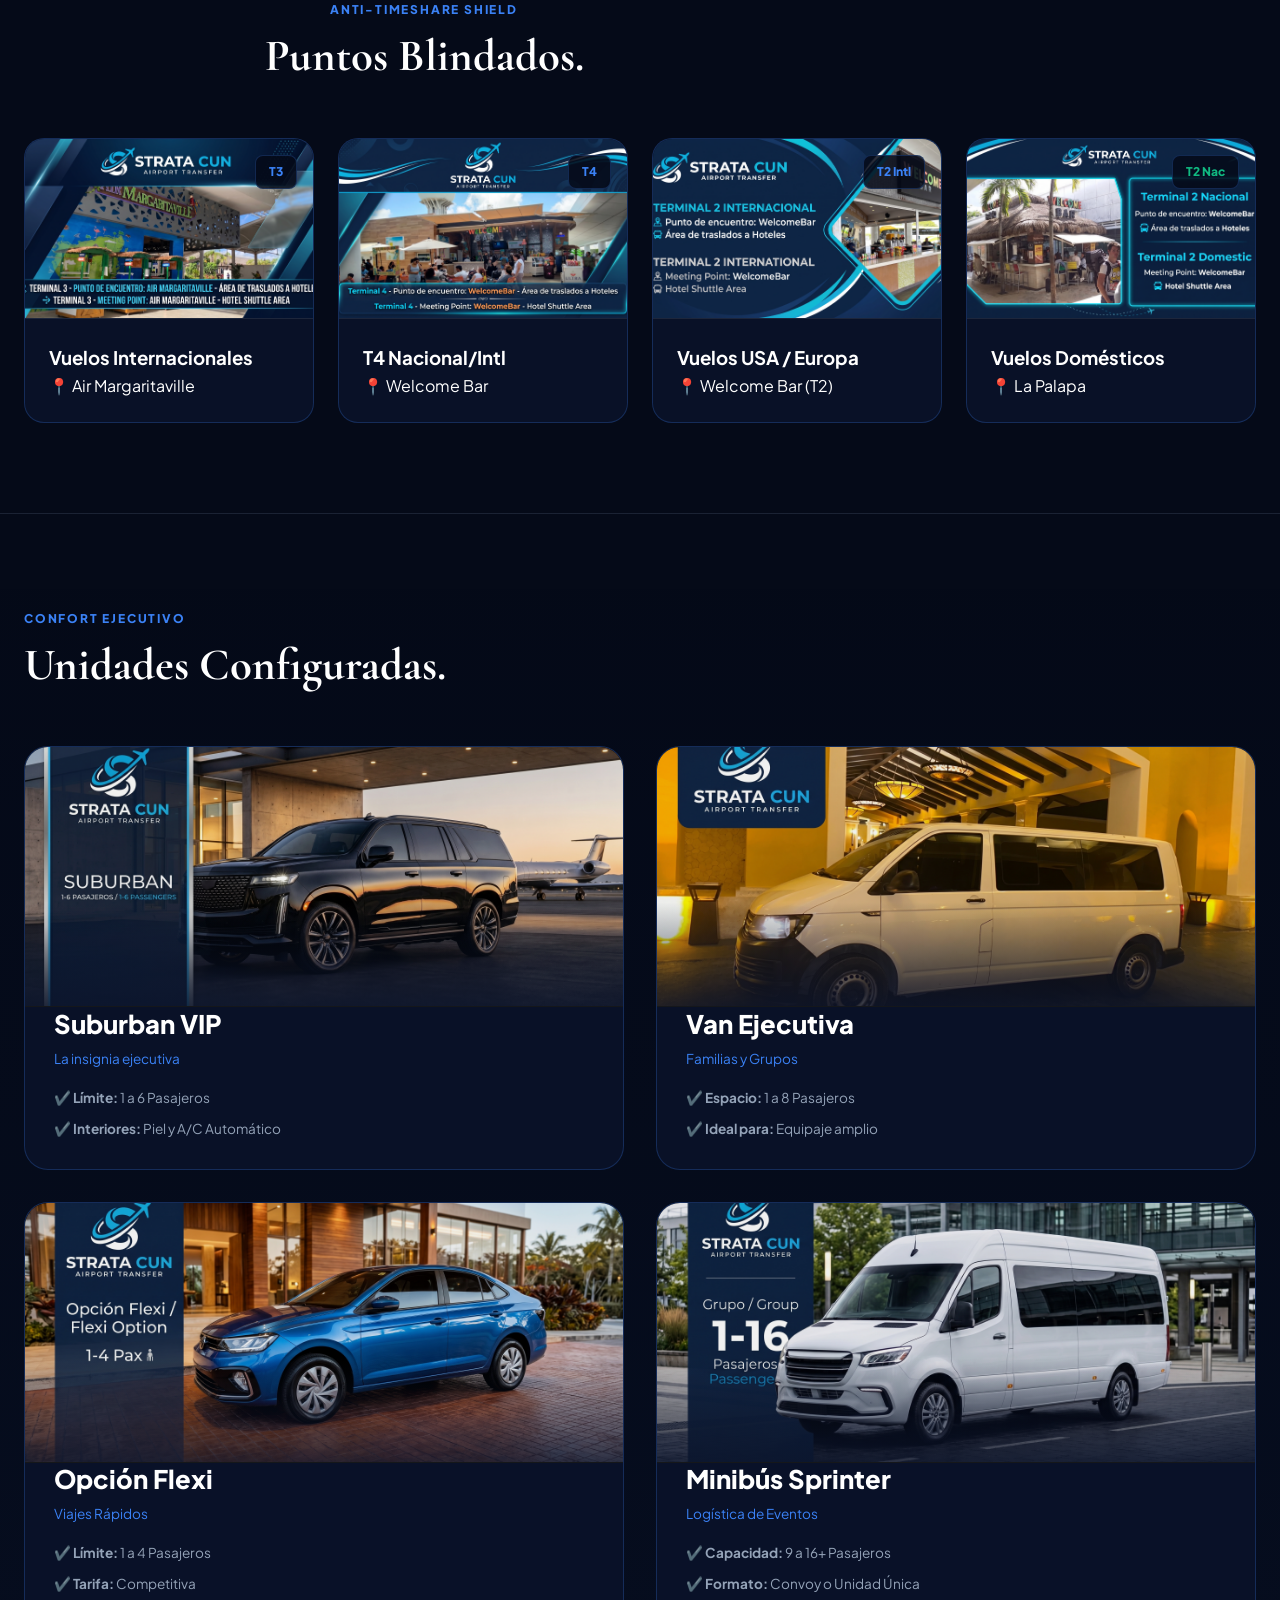
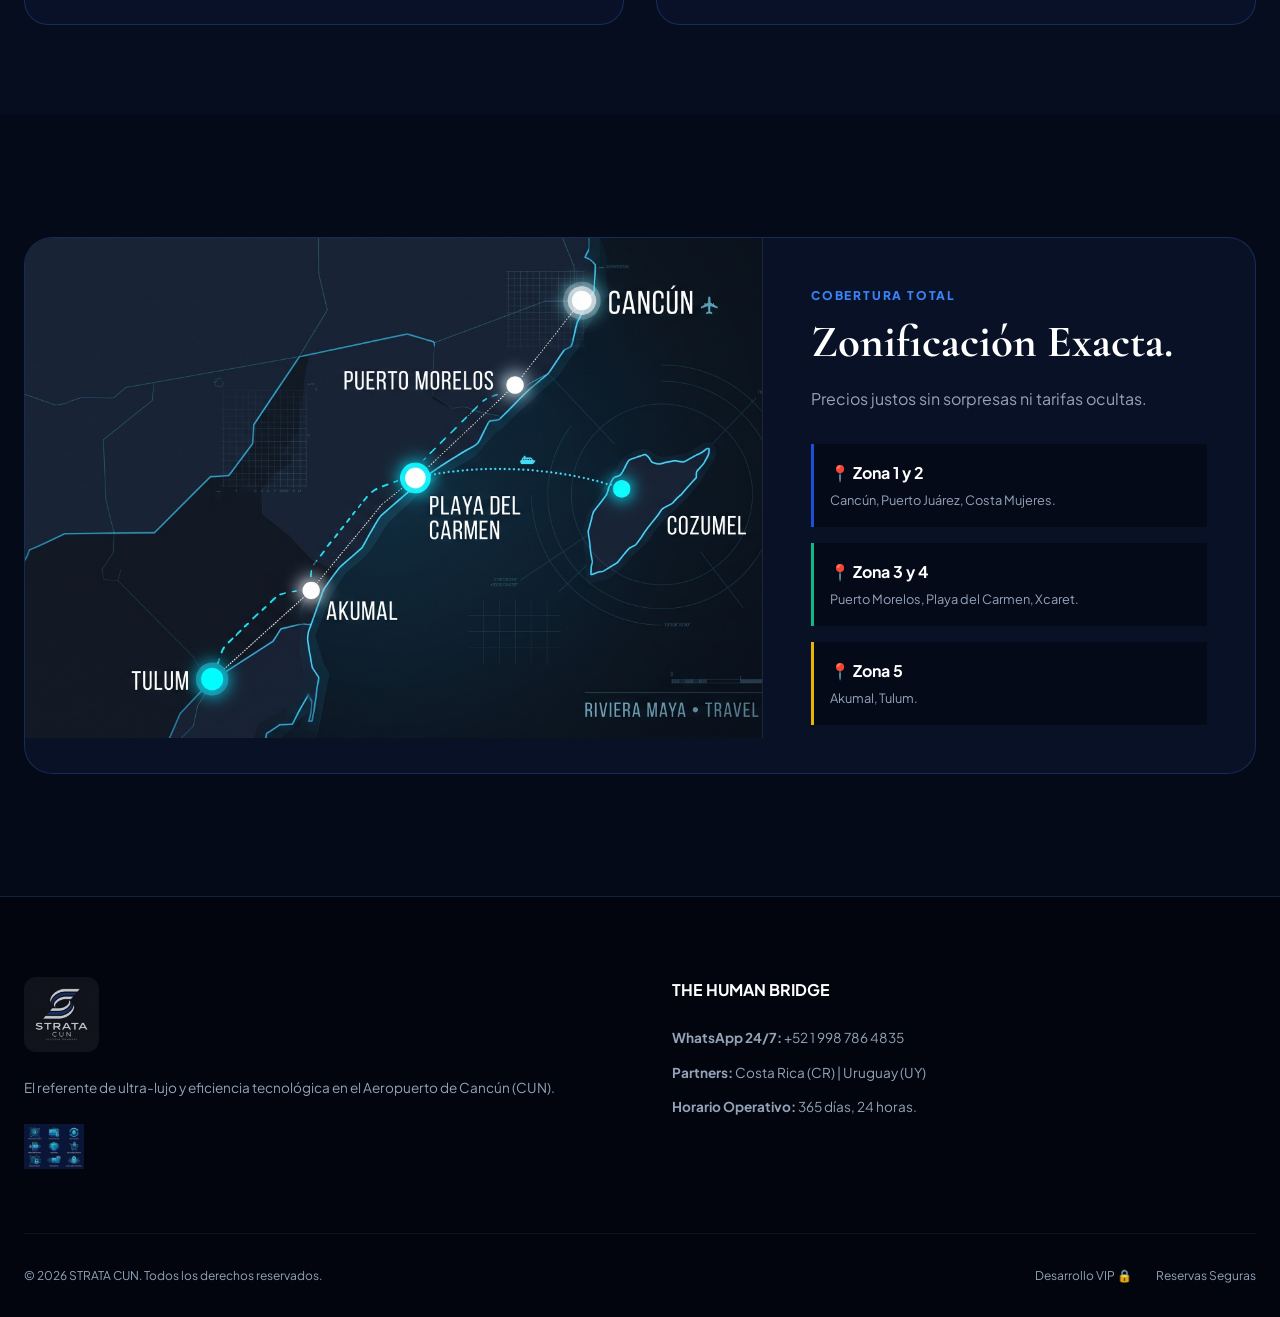
==== commit 164be0ba: "index actualizado con localStorage para Voucher" ====
--- a/index.html
+++ b/index.html
@@ -9,70 +9,27 @@
     <link href="https://fonts.googleapis.com/css2?family=Cormorant+Garamond:ital,wght@0,600;0,700;1,600&family=Plus+Jakarta+Sans:wght@300;400;500;600;700;800&display=swap" rel="stylesheet">
 
     <style>
-        /* 1. VARIABLES Y TEMA (NUEVO AZUL ZAFIRO EJECUTIVO) */
-        :root {
-            --bg-main: #050a18;
-            --bg-card: rgba(11, 20, 43, 0.82);
-            --bg-elevated: rgba(15, 26, 54, 0.92);
-            --bg-input: rgba(5, 10, 24, 0.92);
-            --text-primary: #ffffff;
-            --text-secondary: #94a3b8;
-            --cyan: #1d4ed8; /* Azul Zafiro */
-            --cyan-glow: #3b82f6; /* Azul brillante cálido */
-            --gold: #eab308;
-            --emerald: #10b981;
-            --border-glass: rgba(59, 130, 246, 0.24);
-            --border-subtle: rgba(148, 163, 184, 0.14);
-            --shadow-luxury: 0 25px 60px -15px rgba(0, 0, 0, 0.85), 0 0 35px rgba(59, 130, 246, 0.12);
-        }
-        [data-theme="light"] {
-            --bg-main: #f8fafc;
-            --bg-card: rgba(255, 255, 255, 0.92);
-            --bg-elevated: #ffffff;
-            --bg-input: #ffffff;
-            --text-primary: #0f172a;
-            --text-secondary: #475569;
-            --cyan: #1e3a8a;
-            --cyan-glow: #2563eb;
-            --border-glass: rgba(37, 99, 235, 0.3);
-            --border-subtle: rgba(15, 23, 42, 0.12);
-            --shadow-luxury: 0 20px 50px -15px rgba(15, 23, 42, 0.15);
-        }
-        
+        :root { --bg-main: #050a18; --bg-card: rgba(11, 20, 43, 0.82); --bg-elevated: rgba(15, 26, 54, 0.92); --bg-input: rgba(5, 10, 24, 0.92); --text-primary: #ffffff; --text-secondary: #94a3b8; --cyan: #1d4ed8; --cyan-glow: #3b82f6; --gold: #eab308; --emerald: #10b981; --border-glass: rgba(59, 130, 246, 0.24); --border-subtle: rgba(148, 163, 184, 0.14); --shadow-luxury: 0 25px 60px -15px rgba(0, 0, 0, 0.85), 0 0 35px rgba(59, 130, 246, 0.12); }
+        [data-theme="light"] { --bg-main: #f8fafc; --bg-card: rgba(255, 255, 255, 0.92); --bg-elevated: #ffffff; --bg-input: #ffffff; --text-primary: #0f172a; --text-secondary: #475569; --cyan: #1e3a8a; --cyan-glow: #2563eb; --border-glass: rgba(37, 99, 235, 0.3); --border-subtle: rgba(15, 23, 42, 0.12); --shadow-luxury: 0 20px 50px -15px rgba(15, 23, 42, 0.15); }
         * { box-sizing: border-box; margin: 0; padding: 0; min-width: 0; }
         img { max-width: 100%; height: auto; display: block; }
-        
         body { background-color: var(--bg-main); color: var(--text-primary); font-family: 'Plus Jakarta Sans', sans-serif; line-height: 1.6; overflow-x: hidden; transition: background 0.4s ease, color 0.4s ease; }
         .serif-lux { font-family: 'Cormorant Garamond', Georgia, serif; }
         .container { max-width: 1340px; margin: 0 auto; padding: 0 1.5rem; }
-
-        /* 2. NAVBAR */
-        .navbar {
-            position: fixed; top: 0; left: 0; right: 0;
-            height: auto; min-height: 75px; padding: 0.5rem 0;
-            background: rgba(5, 10, 24, 0.95);
-            backdrop-filter: blur(20px); -webkit-backdrop-filter: blur(20px);
-            border-bottom: 1px solid var(--border-glass);
-            z-index: 1000; display: flex; align-items: center; transition: background 0.4s;
-        }
+        .navbar { position: fixed; top: 0; left: 0; right: 0; height: auto; min-height: 75px; padding: 0.5rem 0; background: rgba(5, 10, 24, 0.95); backdrop-filter: blur(20px); -webkit-backdrop-filter: blur(20px); border-bottom: 1px solid var(--border-glass); z-index: 1000; display: flex; align-items: center; transition: background 0.4s; }
         [data-theme="light"] .navbar { background: rgba(255, 255, 255, 0.95); }
         .nav-content { display: flex; align-items: center; justify-content: space-between; width: 100%; gap: 1rem; }
-        
         .brand-box { display: flex; align-items: center; gap: 0.6rem; text-decoration: none; color: var(--text-primary); flex-shrink: 0; }
         .brand-logo-img { height: 40px; width: auto; border-radius: 6px; object-fit: contain; }
         .brand-text-container { display: flex; flex-direction: column; justify-content: center; }
         .brand-text-container strong { font-size: 1.1rem; letter-spacing: 0.15em; line-height: 1; }
         .brand-text-container span { font-size: 0.55rem; letter-spacing: 0.2em; color: var(--text-secondary); text-transform: uppercase; margin-top: 2px; }
-        
         .nav-links { display: flex; gap: 1.5rem; list-style: none; margin: 0 auto; }
         .nav-links a { color: var(--text-secondary); text-decoration: none; font-size: 0.75rem; font-weight: 600; letter-spacing: 0.05em; text-transform: uppercase; transition: color 0.25s; }
         .nav-links a:hover { color: var(--cyan-glow); }
-        
         .nav-controls { display: flex; align-items: center; gap: 0.4rem; flex-shrink: 0; }
         .btn-glass { background: var(--bg-elevated); color: var(--text-primary); border: 1px solid var(--border-glass); padding: 0.4rem 0.6rem; border-radius: 999px; font-size: 0.7rem; font-weight: 700; cursor: pointer; display: inline-flex; align-items: center; gap: 0.3rem; text-decoration: none; transition: all 0.25s ease; }
         .btn-glass:hover { border-color: var(--cyan-glow); box-shadow: 0 0 18px rgba(59, 130, 246, 0.3); transform: translateY(-1px); }
-
-        /* 3. HERO (INICIO) */
         .hero-section { position: relative; min-height: 100vh; padding: 125px 0 70px; display: flex; align-items: center; overflow: hidden; }
         .hero-backdrop { position: absolute; inset: 0; z-index: -1; }
         .hero-backdrop img { width: 100%; height: 100%; object-fit: cover; object-position: center; filter: brightness(0.38) contrast(1.1); transform: scale(1.03); }
@@ -83,8 +40,6 @@
         .shield-badge-row img { width: 36px; height: 36px; border-radius: 50%; object-fit: cover; }
         .hero-headline { font-size: clamp(2.5rem, 4.4vw, 4.1rem); line-height: 1.06; margin-bottom: 1.2rem; font-weight: 700; }
         .hero-headline span { background: linear-gradient(90deg, #ffffff, var(--cyan-glow)); -webkit-background-clip: text; -webkit-text-fill-color: transparent; }
-        
-        /* 4. COTIZADOR POS */
         .pos-master-card { background: var(--bg-card); backdrop-filter: blur(24px); -webkit-backdrop-filter: blur(24px); border: 1px solid var(--border-glass); border-radius: 26px; padding: 1.85rem; box-shadow: var(--shadow-luxury); width: 100%; }
         .service-pills { display: grid; grid-template-columns: repeat(4, 1fr); gap: 0.45rem; background: var(--bg-input); padding: 0.4rem; border-radius: 14px; border: 1px solid var(--border-subtle); margin-bottom: 1.2rem; }
         .service-pill-btn { background: transparent; border: none; color: var(--text-secondary); padding: 0.6rem 0.3rem; border-radius: 10px; font-size: 0.76rem; font-weight: 700; cursor: pointer; transition: all 0.2s; }
@@ -95,16 +50,12 @@
         .veh-option-title { font-size: 0.85rem; font-weight: 700; display: block; }
         .veh-option-pax { font-size: 0.72rem; color: var(--text-secondary); display: block;}
         .veh-option-price { font-weight: 800; color: var(--cyan-glow); font-size: 1rem; margin-top: 0.2rem; }
-        
         .pos-form-grid { display: grid; grid-template-columns: 1fr 1fr; gap: 0.85rem; }
         .pos-field { display: flex; flex-direction: column; gap: 0.35rem; }
         .pos-field.full { grid-column: span 2; }
         .pos-label { font-size: 0.72rem; text-transform: uppercase; letter-spacing: 0.07em; color: var(--text-secondary); font-weight: 700; display: flex; justify-content: space-between; }
-        
-        /* FIX: COLOR SCHEME PARA QUE EL CALENDARIO SE VEA EN MODO CLARO */
         .pos-input { background: var(--bg-input); border: 1px solid var(--border-subtle); color: var(--text-primary); padding: 0.75rem 0.95rem; border-radius: 12px; font-size: 0.88rem; font-family: inherit; outline: none; transition: border 0.2s; width: 100%; color-scheme: dark; }
         [data-theme="light"] .pos-input { color-scheme: light; }
-        
         .pos-input:focus { border-color: var(--cyan-glow); }
         .map-zone-container { grid-column: span 2; background: var(--bg-input); border: 1px solid var(--border-glass); border-radius: 16px; padding: 0.85rem; display: grid; grid-template-columns: 1.15fr 0.85fr; gap: 0.85rem; align-items: stretch; }
         .google-map-frame { width: 100%; height: 155px; border: 0; border-radius: 10px; }
@@ -114,13 +65,10 @@
         .btn-book-now { grid-column: span 2; background: linear-gradient(135deg, var(--cyan), var(--cyan-glow)); color: #ffffff; border: none; padding: 1rem; border-radius: 14px; font-size: 0.95rem; font-weight: 800; text-transform: uppercase; letter-spacing: 0.08em; cursor: pointer; box-shadow: 0 12px 28px -6px rgba(59, 130, 246, 0.55); transition: transform 0.2s; width: 100%; }
         .btn-book-now:hover { transform: translateY(-2px); }
         .btn-book-now:disabled { opacity: 0.6; cursor: not-allowed; }
-
-        /* 5. SECCIONES Y TARJETAS */
         .section-block { padding: 90px 0; position: relative; }
         .section-header { max-width: 800px; margin-bottom: 3.5rem; }
         .section-tag { color: var(--cyan-glow); font-size: 0.75rem; font-weight: 800; text-transform: uppercase; letter-spacing: 0.15em; margin-bottom: 0.8rem; display: inline-block; }
         .section-title { font-size: clamp(2.2rem, 3.5vw, 3.2rem); line-height: 1.1; margin-bottom: 1.2rem; }
-        
         .terminals-grid { display: grid; grid-template-columns: repeat(4, 1fr); gap: 1.5rem; }
         .terminal-card { background: var(--bg-card); border: 1px solid var(--border-glass); border-radius: 20px; overflow: hidden; display: flex; flex-direction: column; transition: transform 0.3s; }
         .terminal-card:hover { border-color: var(--cyan-glow); transform: translateY(-5px); box-shadow: var(--shadow-luxury); }
@@ -128,50 +76,27 @@
         .terminal-img-box img { width: 100%; height: 100%; object-fit: cover; }
         .terminal-badge { position: absolute; top: 1rem; right: 1rem; background: rgba(5, 10, 24, 0.85); color: var(--cyan-glow); padding: 0.4rem 0.8rem; border-radius: 8px; font-weight: 800; font-size: 0.75rem; border: 1px solid var(--border-glass); }
         .terminal-content { padding: 1.5rem; flex-grow: 1; }
-
         .fleet-grid { display: grid; grid-template-columns: repeat(2, 1fr); gap: 2rem; }
         .fleet-card { background: var(--bg-card); border: 1px solid var(--border-glass); border-radius: 24px; overflow: hidden; display: flex; flex-direction: column; }
         .fleet-visual { height: 260px; width: 100%; position: relative; overflow: hidden; background: #000; border-bottom: 1px solid var(--border-subtle); }
         .fleet-visual img { width: 100%; height: 100%; object-fit: cover; object-position: center; opacity: 0.95; }
         .fleet-visual-overlay { position: absolute; inset: 0; background: linear-gradient(to top, var(--bg-card) 0%, transparent 40%); }
         .fleet-body { padding: 1.8rem; position: relative; z-index: 2; margin-top: -2rem; }
-        
         .map-section-grid { display: grid; grid-template-columns: 1.2fr 0.8fr; gap: 0; background: var(--bg-card); border-radius: 28px; border: 1px solid var(--border-glass); overflow: hidden; margin-top: 2rem; }
         .map-visual-box { width: 100%; height: 100%; min-height: 400px; max-height: 500px; overflow: hidden; position: relative; border-right: 1px solid var(--border-subtle); }
         .map-visual-box img { width: 100%; height: 100%; object-fit: cover; object-position: center; }
         .map-content-box { padding: 3rem; display: flex; flex-direction: column; justify-content: center; }
-
         .modal-overlay { position: fixed; inset: 0; background: rgba(0, 0, 0, 0.75); backdrop-filter: blur(8px); z-index: 2000; display: none; place-items: center; padding: 1rem; opacity: 0; transition: opacity 0.3s ease; }
         .modal-overlay.active { display: grid; opacity: 1; }
         .modal-box { background: var(--bg-card); border: 1px solid var(--border-glass); border-radius: 24px; padding: 2.5rem; width: 100%; max-width: 480px; box-shadow: var(--shadow-luxury); position: relative; transform: translateY(20px); transition: transform 0.3s ease; }
         .modal-overlay.active .modal-box { transform: translateY(0); }
         .modal-close { position: absolute; top: 1.2rem; right: 1.2rem; background: none; border: none; color: var(--text-secondary); font-size: 1.5rem; cursor: pointer; transition: color 0.2s; }
         .modal-close:hover { color: var(--cyan-glow); }
-
-        /* RESPONSIVIDAD ESTRICTA */
-        @media (max-width: 1024px) {
-            .hero-layout, .map-section-grid, .fleet-grid { grid-template-columns: 1fr; }
-            .map-visual-box { max-height: 300px; border-right: none; border-bottom: 1px solid var(--border-subtle); }
-            .nav-links { display: none; }
-            .terminals-grid { grid-template-columns: repeat(2, 1fr); }
-        }
-        @media (max-width: 640px) {
-            .navbar { padding: 0.5rem 1rem; }
-            .nav-content { flex-direction: row; gap: 0.5rem; justify-content: space-between; }
-            .brand-text-container span { display: none; } 
-            .nav-controls { gap: 0.3rem; }
-            .btn-glass { font-size: 0.65rem; padding: 0.35rem 0.5rem; gap: 0.2rem;}
-            .btn-glass span { display: none; } 
-            .vehicle-selector-grid, .pos-form-grid, .terminals-grid { grid-template-columns: 1fr; }
-            .pos-field.full, .map-zone-container, .price-bar-live, .btn-book-now { grid-column: span 1; }
-            .service-pills { grid-template-columns: repeat(2, 1fr); }
-            .map-content-box { padding: 1.8rem; }
-        }
+        @media (max-width: 1024px) { .hero-layout, .map-section-grid, .fleet-grid { grid-template-columns: 1fr; } .map-visual-box { max-height: 300px; border-right: none; border-bottom: 1px solid var(--border-subtle); } .nav-links { display: none; } .terminals-grid { grid-template-columns: repeat(2, 1fr); } }
+        @media (max-width: 640px) { .navbar { padding: 0.5rem 1rem; } .nav-content { flex-direction: row; gap: 0.5rem; justify-content: space-between; } .brand-text-container span { display: none; } .nav-controls { gap: 0.3rem; } .btn-glass { font-size: 0.65rem; padding: 0.35rem 0.5rem; gap: 0.2rem;} .btn-glass span { display: none; } .vehicle-selector-grid, .pos-form-grid, .terminals-grid { grid-template-columns: 1fr; } .pos-field.full, .map-zone-container, .price-bar-live, .btn-book-now { grid-column: span 1; } .service-pills { grid-template-columns: repeat(2, 1fr); } .map-content-box { padding: 1.8rem; } }
     </style>
 </head>
 <body>
-
-    <!-- MENÚ SUPERIOR -->
     <header class="navbar">
         <div class="container nav-content">
             <a href="#" class="brand-box">
@@ -185,7 +110,6 @@
                 <li><a href="#terminales" data-es="Terminales" data-en="Terminals">Terminales</a></li>
                 <li><a href="#flota" data-es="Flota" data-en="Fleet">Flota</a></li>
                 <li><a href="#zonas" data-es="Zonas" data-en="Zones">Zonas</a></li>
-                <!-- NUEVAS PESTAÑAS -->
                 <li><a href="#bodas" data-es="Bodas & VIP" data-en="Weddings & VIP">Bodas & VIP</a></li>
                 <li><a href="#galeria" data-es="Galería" data-en="Gallery">Galería</a></li>
             </ul>
@@ -198,32 +122,21 @@
         </div>
     </header>
 
-    <!-- HERO Y COTIZADOR -->
     <section class="hero-section">
-        <div class="hero-backdrop">
-            <img src="assets/SUV5.jpg" alt="Flota de Lujo Strata CUN" onerror="this.style.display='none'">
-        </div>
-
+        <div class="hero-backdrop"><img src="assets/SUV5.jpg" alt="Flota Strata CUN" onerror="this.style.display='none'"></div>
         <div class="container hero-layout">
             <div>
                 <div class="shield-badge-row">
-                    <img data-asset="Shield" alt="100% Private Secure Transport">
+                    <img data-asset="Shield" alt="Shield">
                     <div>
                         <strong style="font-size: 0.75rem; color: var(--cyan-glow); display: block; text-transform: uppercase; letter-spacing: 0.12em;">100% Private & Secure Transport</strong>
                         <span style="font-size: 0.72rem; color: var(--text-secondary);" data-es="Aeropuerto CUN • Sin Tiempos Compartidos" data-en="CUN Airport • No Timeshares">Aeropuerto CUN • Sin Tiempos Compartidos</span>
                     </div>
                 </div>
-                
-                <h1 class="hero-headline serif-lux" data-es="Recepción Ejecutiva y <span style='color: var(--cyan-glow)'>Traslado Privado</span> en Cancún." data-en="Executive Reception & <span style='color: var(--cyan-glow)'>Private Transfer</span> in Cancun.">
-                    Recepción Ejecutiva y <span style="color: var(--cyan-glow);">Traslado Privado</span> en Cancún.
-                </h1>
-                
-                <p style="color: var(--text-secondary); font-size: 1rem; margin-bottom: 1.5rem;" data-es="Tarifas por zona desde <strong>$700 MXN (Van Privada)</strong> y <strong>Suburban VIP</strong>. Monitoreo de vuelos y punto de encuentro blindado." data-en="Zone rates starting at <strong>$700 MXN (Private Van)</strong> and <strong>Suburban VIP</strong>. Flight tracking and shielded meeting points.">
-                    Tarifas por zona desde <strong>$700 MXN (Van Privada)</strong> y <strong>Suburban VIP</strong>. Monitoreo de vuelos y punto de encuentro blindado.
-                </p>
-            </div>
-
-            <!-- COTIZADOR CON CAMPOS DE CLIENTE -->
+                <h1 class="hero-headline serif-lux" data-es="Recepción Ejecutiva y <span style='color: var(--cyan-glow)'>Traslado Privado</span> en Cancún." data-en="Executive Reception & <span style='color: var(--cyan-glow)'>Private Transfer</span> in Cancun.">Recepción Ejecutiva y <span style="color: var(--cyan-glow);">Traslado Privado</span> en Cancún.</h1>
+                <p style="color: var(--text-secondary); font-size: 1rem; margin-bottom: 1.5rem;" data-es="Tarifas por zona desde <strong>$700 MXN (Van Privada)</strong> y <strong>Suburban VIP</strong>. Monitoreo de vuelos y punto de encuentro blindado." data-en="Zone rates starting at <strong>$700 MXN (Private Van)</strong> and <strong>Suburban VIP</strong>. Flight tracking and shielded meeting points.">Tarifas por zona desde <strong>$700 MXN (Van Privada)</strong> y <strong>Suburban VIP</strong>.</p>
+            </div>
+
             <div class="pos-master-card">
                 <div style="display: flex; justify-content: space-between; align-items: center; margin-bottom: 1rem;">
                     <div>
@@ -263,7 +176,6 @@
                 </div>
 
                 <form id="bookingPosForm" onsubmit="handleQuoteSubmit(event)" class="pos-form-grid">
-                    
                     <div class="pos-field full">
                         <label class="pos-label" data-es="Nombre Completo del Titular" data-en="Full Name (Lead Passenger)">Nombre Completo del Titular</label>
                         <input type="text" id="posNombre" class="pos-input" placeholder="Ej. Juan Pérez" required>
@@ -327,7 +239,6 @@
                         <input type="text" id="posCupon" class="pos-input" placeholder="Ej. STRATA100" oninput="recalculateTotal()" style="border-color: var(--border-glass);">
                     </div>
 
-                    <!-- Resumen Activo -->
                     <div class="price-bar-live">
                         <div>
                             <span style="font-size: 0.75rem; color: var(--text-secondary); display: block;" id="liveSummaryText">Van Privada • Zona 1 Local • Llegada</span>
@@ -339,14 +250,12 @@
                         </div>
                     </div>
                     
-                    <!-- NUEVO BOTÓN DE PAGO DINÁMICO CLIP -->
                     <button type="submit" class="btn-book-now" data-es="Reservar y Pagar 💳" data-en="Book & Pay 💳">Reservar y Pagar 💳</button>
                 </form>
             </div>
         </div>
     </section>
 
-    <!-- GUÍA VISUAL DE TERMINALES -->
     <section class="section-block" id="terminales">
         <div class="container">
             <div class="section-header text-center mx-auto" style="text-align: center;">
@@ -386,7 +295,6 @@
         </div>
     </section>
 
-    <!-- FLOTA Y CAPACIDAD -->
     <section class="section-block" id="flota" style="background: linear-gradient(180deg, transparent, rgba(59, 130, 246, 0.03)); border-top: 1px solid var(--border-subtle);">
         <div class="container">
             <div class="section-header">
@@ -443,7 +351,6 @@
         </div>
     </section>
 
-    <!-- ZONAS Y TECNOLOGIA -->
     <section class="section-block" id="zonas">
         <div class="container">
             <div class="map-section-grid">
@@ -461,6 +368,7 @@
             </div>
         </div>
     </section>
+
     <footer style="background: #02050e; border-top: 1px solid var(--border-glass); padding: 5rem 0 2rem; margin-top: 2rem;">
         <div class="container">
             <div style="display: grid; grid-template-columns: repeat(auto-fit, minmax(250px, 1fr)); gap: 4rem; margin-bottom: 4rem;">
@@ -513,7 +421,6 @@
         </div>
     </div>
 
-    <!-- SCRIPT JAVASCRIPT CON REDIRECCIÓN A CLIP Y APPS SCRIPT V1 -->
     <script>
         document.addEventListener('DOMContentLoaded', () => {
             const imageElements = document.querySelectorAll('img[data-asset]');
@@ -644,53 +551,62 @@
             if(term.includes('FBO')) hint.innerHTML = '🛡️ Recepción FBO: Rampa Ejecutiva';
         }
 
-        // ========================================================
-        // ENVÍO DE DATOS Y REDIRECCIÓN A CLIP VIA BACKEND 
-        // ========================================================
         function handleQuoteSubmit(e) {
             e.preventDefault();
             const btn = document.querySelector('.btn-book-now[type="submit"]');
             const originalText = btn.innerHTML;
             
-            // Efecto visual mientras procesa Clip
-            btn.innerHTML = 'Conectando con pasarela segura... 💳⏳';
+            btn.innerHTML = 'Procesando conexión segura... 💳⏳';
             btn.disabled = true;
 
             const cuponInput = document.getElementById('posCupon') ? document.getElementById('posCupon').value.toUpperCase().trim() : '';
             const formData = new URLSearchParams();
             
-            formData.append('nombre', document.getElementById('posNombre').value);
-            formData.append('whatsapp', document.getElementById('posWhatsApp').value);
-            formData.append('correo', document.getElementById('posCorreo').value);
-            formData.append('cupon', cuponInput);
-            formData.append('tipoViaje', currentService);
-            formData.append('vehiculo', currentVehicle);
-            formData.append('pasajeros', document.getElementById('posPax').value);
-            formData.append('zona', document.getElementById('posZoneSelect').options[document.getElementById('posZoneSelect').selectedIndex].text);
-            formData.append('hotel', document.getElementById('posHotelInput').value);
-            formData.append('terminal', document.getElementById('posTerminal').options[document.getElementById('posTerminal').selectedIndex].text);
-            formData.append('vuelo', document.getElementById('posFlight').value);
-            formData.append('fechaVuelo', document.getElementById('posDate').value);
-            formData.append('total', document.getElementById('liveTotalAmount').textContent);
-
-            // TU ENCHUFE DE APPS SCRIPT (NUEVA VERSIÓN FASE 2)
-            const scriptURL = 'https://script.google.com/macros/s/AKfycbyVA0l-cieOQotyRm9HEtMBxrLOnHFYNfm0x1W6UhB-CHuxqJ6vOjQgc20HeLgH5fteYQ/exec';
+            // 1. Recolectar datos para enviar a Google y para guardar localmente (Voucher PDF)
+            const bookingData = {
+                nombre: document.getElementById('posNombre').value,
+                whatsapp: document.getElementById('posWhatsApp').value,
+                correo: document.getElementById('posCorreo').value,
+                cupon: cuponInput,
+                tipoViaje: currentService,
+                vehiculo: currentVehicle,
+                pasajeros: document.getElementById('posPax').value,
+                zona: document.getElementById('posZoneSelect').options[document.getElementById('posZoneSelect').selectedIndex].text,
+                hotel: document.getElementById('posHotelInput').value,
+                terminal: document.getElementById('posTerminal').options[document.getElementById('posTerminal').selectedIndex].text,
+                vuelo: document.getElementById('posFlight').value,
+                fechaVuelo: document.getElementById('posDate').value,
+                total: document.getElementById('liveTotalAmount').textContent
+            };
+
+            // 2. Guardar en memoria local temporal para que la página de Éxito lo pueda leer y generar el PDF
+            localStorage.setItem('strata_last_booking', JSON.stringify(bookingData));
+
+            // 3. Añadir todo a formData para mandarlo a Apps Script
+            for (const key in bookingData) {
+                formData.append(key, bookingData[key]);
+            }
+
+            // =========================================================================
+            // URL DE APPS SCRIPT (Versión 9)
+            // =========================================================================
+            const scriptURL = 'https://script.google.com/macros/s/AKfycbyVA0l-cieOQotyRm9HEtMBxrLOnHFYNfm0x1W6UhB-CHuxqJ6vOjQgc20HeLgH5fteYQ/exec'; 
 
             fetch(scriptURL, { method: 'POST', body: formData })
                 .then(response => response.json())
                 .then(data => {
                     if (data.status === 'success') {
-                        // Redirigir a la URL de cobro que devolvió Clip
+                        // Redirige directo a la página de éxito o Clip
                         window.location.href = data.paymentUrl;
                     } else {
-                        alert('Error al generar enlace de pago: ' + data.message);
+                        alert('Error al conectar con pasarela: ' + data.message);
                         btn.innerHTML = originalText;
                         btn.disabled = false;
                     }
                 })
                 .catch(error => {
                     console.error('Error:', error);
-                    alert('Problema de red. Por favor, intenta nuevamente.');
+                    alert('Problema de red. Asegúrate de tener permisos en Google.');
                     btn.innerHTML = originalText;
                     btn.disabled = false;
                 });
@@ -699,4 +615,4 @@
         recalculateTotal(); updateTerminalHint();
     </script>
 </body>
-</html>
+</html>
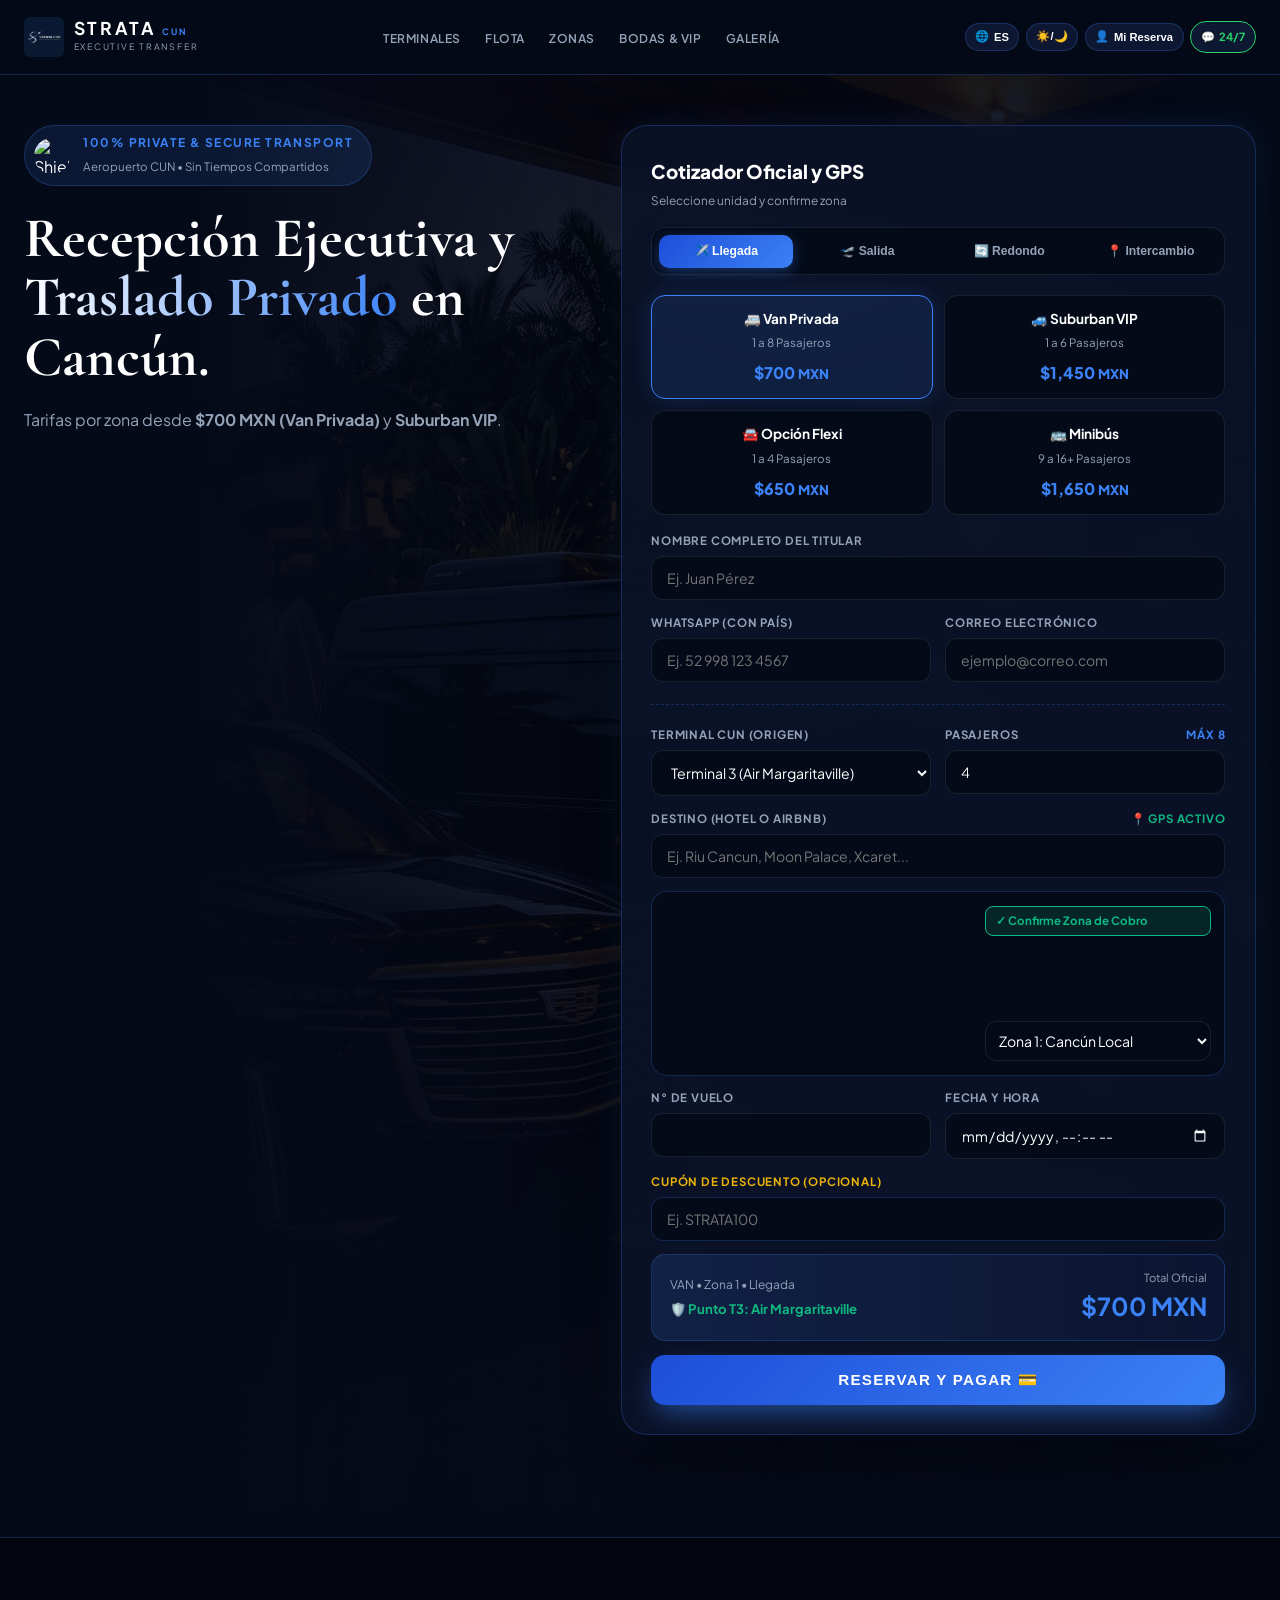
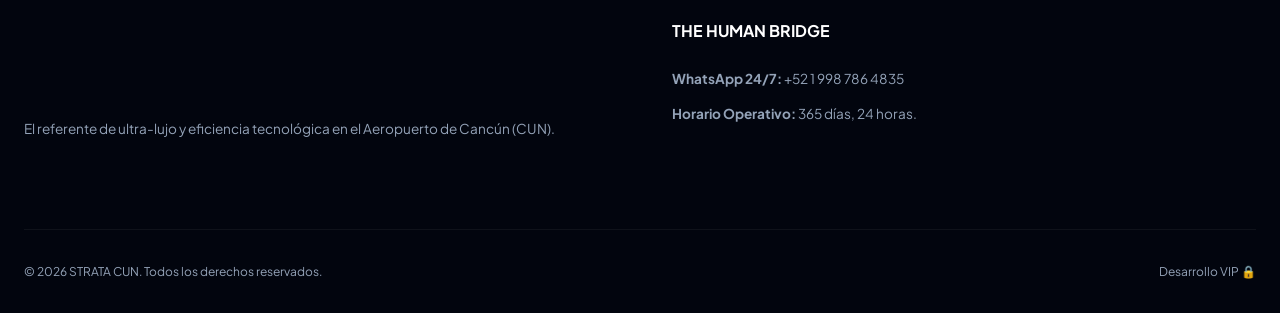
==== commit b770049c: "Fase Final: Integración de Versión 10, CORS bypass y módulo Partners" ====
--- a/index.html
+++ b/index.html
@@ -3,7 +3,7 @@
 <head>
     <meta charset="UTF-8">
     <meta name="viewport" content="width=device-width, initial-scale=1.0">
-    <title>STRATA CUN | Transportación Privada & VIP Aeropuerto de Cancún</title>
+    <title>STRATA CUN | Transportación Privada & VIP</title>
     <link rel="preconnect" href="https://fonts.googleapis.com">
     <link rel="preconnect" href="https://fonts.gstatic.com" crossorigin>
     <link href="https://fonts.googleapis.com/css2?family=Cormorant+Garamond:ital,wght@0,600;0,700;1,600&family=Plus+Jakarta+Sans:wght@300;400;500;600;700;800&display=swap" rel="stylesheet">
@@ -110,8 +110,8 @@
                 <li><a href="#terminales" data-es="Terminales" data-en="Terminals">Terminales</a></li>
                 <li><a href="#flota" data-es="Flota" data-en="Fleet">Flota</a></li>
                 <li><a href="#zonas" data-es="Zonas" data-en="Zones">Zonas</a></li>
-                <li><a href="#bodas" data-es="Bodas & VIP" data-en="Weddings & VIP">Bodas & VIP</a></li>
-                <li><a href="#galeria" data-es="Galería" data-en="Gallery">Galería</a></li>
+                <li><a href="bodas.html" data-es="Bodas & VIP" data-en="Weddings & VIP">Bodas & VIP</a></li>
+                <li><a href="galeria.html" data-es="Galería" data-en="Gallery">Galería</a></li>
             </ul>
             <div class="nav-controls">
                 <button id="langToggleBtn" class="btn-glass" title="Idioma" onclick="toggleLanguage()">🌐 <span id="langDisplay">ES</span></button>
@@ -146,10 +146,10 @@
                 </div>
 
                 <div class="service-pills" id="tripTypeTabs">
-                    <button type="button" class="service-pill-btn active" onclick="setTripType('Llegada', this)" data-es="✈️ Llegada" data-en="✈️ Arrival">✈️ Llegada</button>
-                    <button type="button" class="service-pill-btn" onclick="setTripType('Salida', this)" data-es="🛫 Salida" data-en="🛫 Departure">🛫 Salida</button>
-                    <button type="button" class="service-pill-btn" onclick="setTripType('Redondo', this)" data-es="🔄 Redondo" data-en="🔄 Roundtrip">🔄 Redondo</button>
-                    <button type="button" class="service-pill-btn" onclick="setTripType('Multi', this)" data-es="📍 Multidestino" data-en="📍 Multi-dest">📍 Multidestino</button>
+                    <button type="button" class="service-pill-btn active" onclick="setTripType('Llegada', this)">✈️ Llegada</button>
+                    <button type="button" class="service-pill-btn" onclick="setTripType('Salida', this)">🛫 Salida</button>
+                    <button type="button" class="service-pill-btn" onclick="setTripType('Redondo', this)">🔄 Redondo</button>
+                    <button type="button" class="service-pill-btn" onclick="setTripType('Multi', this)">📍 Intercambio</button>
                 </div>
 
                 <div class="vehicle-selector-grid">
@@ -177,22 +177,23 @@
 
                 <form id="bookingPosForm" onsubmit="handleQuoteSubmit(event)" class="pos-form-grid">
                     <div class="pos-field full">
-                        <label class="pos-label" data-es="Nombre Completo del Titular" data-en="Full Name (Lead Passenger)">Nombre Completo del Titular</label>
+                        <label class="pos-label">Nombre Completo del Titular</label>
                         <input type="text" id="posNombre" class="pos-input" placeholder="Ej. Juan Pérez" required>
                     </div>
                     <div class="pos-field">
-                        <label class="pos-label" data-es="WhatsApp (con país)" data-en="WhatsApp (with Country Code)">WhatsApp (con país)</label>
+                        <label class="pos-label">WhatsApp (con país)</label>
                         <input type="text" id="posWhatsApp" class="pos-input" placeholder="Ej. 52 998 123 4567" required>
                     </div>
                     <div class="pos-field">
-                        <label class="pos-label" data-es="Correo Electrónico" data-en="Email Address">Correo Electrónico</label>
+                        <label class="pos-label">Correo Electrónico</label>
                         <input type="email" id="posCorreo" class="pos-input" placeholder="ejemplo@correo.com" required>
                     </div>
 
                     <hr style="grid-column: span 2; border: none; border-top: 1px dashed var(--border-glass); margin: 0.5rem 0;">
 
-                    <div class="pos-field">
-                        <label class="pos-label" data-es="Terminal CUN" data-en="CUN Terminal">Terminal CUN</label>
+                    <!-- Campos Dinámicos -->
+                    <div class="pos-field" id="campoTerminal">
+                        <label class="pos-label" id="labelTerminal">Terminal CUN (Origen)</label>
                         <select id="posTerminal" class="pos-input" onchange="updateTerminalHint()">
                             <option value="T3">Terminal 3 (Air Margaritaville)</option>
                             <option value="T4">Terminal 4 (Welcome Bar)</option>
@@ -201,12 +202,12 @@
                         </select>
                     </div>
                     <div class="pos-field">
-                        <label class="pos-label"><span data-es="Pasajeros" data-en="Passengers">Pasajeros</span><span id="paxLimitHint" style="color: var(--cyan-glow);">Máx 8</span></label>
+                        <label class="pos-label"><span>Pasajeros</span><span id="paxLimitHint" style="color: var(--cyan-glow);">Máx 8</span></label>
                         <input type="number" id="posPax" class="pos-input" min="1" max="40" value="4" onchange="recalculateTotal()" required>
                     </div>
                     
-                    <div class="pos-field full">
-                        <label class="pos-label"><span data-es="Destino (Hotel o Airbnb)" data-en="Destination (Hotel or Airbnb)">Destino (Hotel o Airbnb)</span><span style="color: var(--emerald);">📍 GPS Activo</span></label>
+                    <div class="pos-field full" id="campoOrigen">
+                        <label class="pos-label" id="labelOrigen">Destino (Hotel o Airbnb) <span style="color: var(--emerald);">📍 GPS Activo</span></label>
                         <input type="text" id="posHotelInput" list="cancunHotelsList" class="pos-input" placeholder="Ej. Riu Cancun, Moon Palace, Xcaret..." oninput="onHotelInputChange()" required>
                         <datalist id="cancunHotelsList">
                             <option value="Zona Hotelera Cancún (Zona 1)">
@@ -217,10 +218,15 @@
                         </datalist>
                     </div>
 
+                    <div class="pos-field full" id="campoDestinoMulti" style="display:none;">
+                        <label class="pos-label">Destino Final (Hotel 2)</label>
+                        <input type="text" id="posHotelDestino" class="pos-input" placeholder="Hacia dónde se dirige...">
+                    </div>
+
                     <div class="map-zone-container">
                         <iframe id="liveGoogleMap" class="google-map-frame" loading="lazy" allowfullscreen src="https://maps.google.com/maps?q=Cancun+Quintana+Roo&t=&z=11&ie=UTF8&iwloc=&output=embed"></iframe>
                         <div class="zone-confirm-box">
-                            <span class="zone-status-pill" id="zoneBadgeStatus" data-es="✓ Confirme Zona" data-en="✓ Confirm Zone">✓ Confirme Zona</span>
+                            <span class="zone-status-pill" id="zoneBadgeStatus">✓ Confirme Zona de Cobro</span>
                             <select id="posZoneSelect" class="pos-input" style="width: 100%; padding: 0.55rem;" onchange="recalculateTotal()">
                                 <option value="z1">Zona 1: Cancún Local</option>
                                 <option value="z2">Zona 2: Costa Mujeres / Moon Palace</option>
@@ -231,11 +237,11 @@
                         </div>
                     </div>
 
-                    <div class="pos-field"><label class="pos-label" data-es="N° de Vuelo" data-en="Flight N°">N° de Vuelo</label><input type="text" id="posFlight" class="pos-input" required></div>
-                    <div class="pos-field"><label class="pos-label" data-es="Fecha y Hora" data-en="Date & Time">Fecha y Hora</label><input type="datetime-local" id="posDate" class="pos-input" required></div>
+                    <div class="pos-field"><label class="pos-label" id="labelVuelo">N° de Vuelo</label><input type="text" id="posFlight" class="pos-input" required></div>
+                    <div class="pos-field"><label class="pos-label">Fecha y Hora</label><input type="datetime-local" id="posDate" class="pos-input" required></div>
 
                     <div class="pos-field full">
-                        <label class="pos-label" style="color: var(--gold);" data-es="Cupón de Descuento (Opcional)" data-en="Discount Code (Optional)">Cupón de Descuento (Opcional)</label>
+                        <label class="pos-label" style="color: var(--gold);">Cupón de Descuento (Opcional)</label>
                         <input type="text" id="posCupon" class="pos-input" placeholder="Ej. STRATA100" oninput="recalculateTotal()" style="border-color: var(--border-glass);">
                     </div>
 
@@ -245,126 +251,13 @@
                             <strong style="font-size: 0.82rem; color: var(--emerald);" id="terminalSafeNote">🛡️ Punto T3: Air Margaritaville</strong>
                         </div>
                         <div style="text-align: right;">
-                            <span style="font-size: 0.7rem; color: var(--text-secondary); display: block;" data-es="Total Oficial" data-en="Official Total">Total Oficial</span>
+                            <span style="font-size: 0.7rem; color: var(--text-secondary); display: block;">Total Oficial</span>
                             <strong style="font-size: 1.55rem; color: var(--cyan-glow);" id="liveTotalAmount">$700 MXN</strong>
                         </div>
                     </div>
                     
-                    <button type="submit" class="btn-book-now" data-es="Reservar y Pagar 💳" data-en="Book & Pay 💳">Reservar y Pagar 💳</button>
+                    <button type="submit" class="btn-book-now">Reservar y Pagar 💳</button>
                 </form>
-            </div>
-        </div>
-    </section>
-
-    <section class="section-block" id="terminales">
-        <div class="container">
-            <div class="section-header text-center mx-auto" style="text-align: center;">
-                <span class="section-tag">Anti-Timeshare Shield</span>
-                <h2 class="section-title serif-lux" data-es="Puntos Blindados." data-en="Shielded Points.">Puntos Blindados.</h2>
-            </div>
-            <div class="terminals-grid">
-                <div class="terminal-card">
-                    <div class="terminal-img-box"><img data-asset="T3PUNTO"><span class="terminal-badge">T3</span></div>
-                    <div class="terminal-content">
-                        <h3 data-es="Vuelos Internacionales" data-en="International Flights">Vuelos Internacionales</h3>
-                        <span class="terminal-ref">📍 Air Margaritaville</span>
-                    </div>
-                </div>
-                <div class="terminal-card">
-                    <div class="terminal-img-box"><img data-asset="T4PUNTO"><span class="terminal-badge">T4</span></div>
-                    <div class="terminal-content">
-                        <h3 data-es="T4 Nacional/Intl" data-en="T4 Domestic/Intl">T4 Nacional/Intl</h3>
-                        <span class="terminal-ref">📍 Welcome Bar</span>
-                    </div>
-                </div>
-                <div class="terminal-card">
-                    <div class="terminal-img-box"><img data-asset="T2INTER"><span class="terminal-badge">T2 Intl</span></div>
-                    <div class="terminal-content">
-                        <h3 data-es="Vuelos USA / Europa" data-en="USA / Europe Flights">Vuelos USA / Europa</h3>
-                        <span class="terminal-ref">📍 Welcome Bar (T2)</span>
-                    </div>
-                </div>
-                <div class="terminal-card">
-                    <div class="terminal-img-box"><img data-asset="T2NACIONALPUNTO"><span class="terminal-badge" style="color:var(--emerald);">T2 Nac</span></div>
-                    <div class="terminal-content">
-                        <h3 data-es="Vuelos Domésticos" data-en="Domestic Flights">Vuelos Domésticos</h3>
-                        <span class="terminal-ref">📍 La Palapa</span>
-                    </div>
-                </div>
-            </div>
-        </div>
-    </section>
-
-    <section class="section-block" id="flota" style="background: linear-gradient(180deg, transparent, rgba(59, 130, 246, 0.03)); border-top: 1px solid var(--border-subtle);">
-        <div class="container">
-            <div class="section-header">
-                <span class="section-tag" data-es="Confort Ejecutivo" data-en="Executive Comfort">Confort Ejecutivo</span>
-                <h2 class="section-title serif-lux" data-es="Unidades Configuradas." data-en="Configured Vehicles.">Unidades Configuradas.</h2>
-            </div>
-            
-            <div class="fleet-grid">
-                <div class="fleet-card">
-                    <div class="fleet-visual"><img data-asset="BlackLOGOSUV"><div class="fleet-visual-overlay"></div></div>
-                    <div class="fleet-body">
-                        <h3 style="font-size: 1.6rem; font-weight: 800;">Suburban VIP</h3>
-                        <span style="font-size: 0.85rem; color: var(--cyan-glow);" data-es="La insignia ejecutiva" data-en="The executive flagship">La insignia ejecutiva</span>
-                        <ul style="list-style: none; display: grid; gap: 0.6rem; font-size: 0.85rem; color: var(--text-secondary); margin-top: 1rem;">
-                            <li>✔️ <strong data-es="Límite:" data-en="Limit:">Límite:</strong> 1 a 6 Pasajeros</li>
-                            <li>✔️ <strong data-es="Interiores:" data-en="Interiors:">Interiores:</strong> Piel y A/C Automático</li>
-                        </ul>
-                    </div>
-                </div>
-                <div class="fleet-card">
-                    <div class="fleet-visual"><img data-asset="VANPRIVADA8"><div class="fleet-visual-overlay"></div></div>
-                    <div class="fleet-body">
-                        <h3 style="font-size: 1.6rem; font-weight: 800;" data-es="Van Ejecutiva" data-en="Executive Van">Van Ejecutiva</h3>
-                        <span style="font-size: 0.85rem; color: var(--cyan-glow);" data-es="Familias y Grupos" data-en="Families & Groups">Familias y Grupos</span>
-                        <ul style="list-style: none; display: grid; gap: 0.6rem; font-size: 0.85rem; color: var(--text-secondary); margin-top: 1rem;">
-                            <li>✔️ <strong data-es="Espacio:" data-en="Space:">Espacio:</strong> 1 a 8 Pasajeros</li>
-                            <li>✔️ <strong data-es="Ideal para:" data-en="Ideal for:">Ideal para:</strong> Equipaje amplio</li>
-                        </ul>
-                    </div>
-                </div>
-                <div class="fleet-card">
-                    <div class="fleet-visual"><img data-asset="FLEXI4"><div class="fleet-visual-overlay"></div></div>
-                    <div class="fleet-body">
-                        <h3 style="font-size: 1.6rem; font-weight: 800;" data-es="Opción Flexi" data-en="Flexi Option">Opción Flexi</h3>
-                        <span style="font-size: 0.85rem; color: var(--cyan-glow);" data-es="Viajes Rápidos" data-en="Quick Trips">Viajes Rápidos</span>
-                        <ul style="list-style: none; display: grid; gap: 0.6rem; font-size: 0.85rem; color: var(--text-secondary); margin-top: 1rem;">
-                            <li>✔️ <strong data-es="Límite:" data-en="Limit:">Límite:</strong> 1 a 4 Pasajeros</li>
-                            <li>✔️ <strong data-es="Tarifa:" data-en="Rate:">Tarifa:</strong> Competitiva</li>
-                        </ul>
-                    </div>
-                </div>
-                <div class="fleet-card">
-                    <div class="fleet-visual"><img data-asset="MINIBUS16"><div class="fleet-visual-overlay"></div></div>
-                    <div class="fleet-body">
-                        <h3 style="font-size: 1.6rem; font-weight: 800;" data-es="Minibús Sprinter" data-en="Sprinter Minibus">Minibús Sprinter</h3>
-                        <span style="font-size: 0.85rem; color: var(--cyan-glow);" data-es="Logística de Eventos" data-en="Event Logistics">Logística de Eventos</span>
-                        <ul style="list-style: none; display: grid; gap: 0.6rem; font-size: 0.85rem; color: var(--text-secondary); margin-top: 1rem;">
-                            <li>✔️ <strong data-es="Capacidad:" data-en="Capacity:">Capacidad:</strong> 9 a 16+ Pasajeros</li>
-                            <li>✔️ <strong data-es="Formato:" data-en="Format:">Formato:</strong> Convoy o Unidad Única</li>
-                        </ul>
-                    </div>
-                </div>
-            </div>
-        </div>
-    </section>
-
-    <section class="section-block" id="zonas">
-        <div class="container">
-            <div class="map-section-grid">
-                <div class="map-visual-box"><img data-asset="RivieraMaya"></div>
-                <div class="map-content-box">
-                    <span class="section-tag" data-es="Cobertura Total" data-en="Total Coverage">Cobertura Total</span>
-                    <h2 class="section-title serif-lux" data-es="Zonificación Exacta." data-en="Exact Zoning.">Zonificación Exacta.</h2>
-                    <p style="color: var(--text-secondary); margin-bottom: 2rem;" data-es="Precios justos sin sorpresas ni tarifas ocultas." data-en="Fair prices with no surprises or hidden fees.">Precios justos sin sorpresas ni tarifas ocultas.</p>
-                    <div style="display: grid; gap: 1rem;">
-                        <div style="padding: 1rem; border-left: 3px solid var(--cyan); background: var(--bg-input);"><strong>📍 Zona 1 y 2</strong><br><span style="font-size:0.8rem;color:var(--text-secondary);">Cancún, Puerto Juárez, Costa Mujeres.</span></div>
-                        <div style="padding: 1rem; border-left: 3px solid var(--emerald); background: var(--bg-input);"><strong>📍 Zona 3 y 4</strong><br><span style="font-size:0.8rem;color:var(--text-secondary);">Puerto Morelos, Playa del Carmen, Xcaret.</span></div>
-                        <div style="padding: 1rem; border-left: 3px solid var(--gold); background: var(--bg-input);"><strong>📍 Zona 5</strong><br><span style="font-size:0.8rem;color:var(--text-secondary);">Akumal, Tulum.</span></div>
-                    </div>
-                </div>
             </div>
         </div>
     </section>
@@ -374,38 +267,22 @@
             <div style="display: grid; grid-template-columns: repeat(auto-fit, minmax(250px, 1fr)); gap: 4rem; margin-bottom: 4rem;">
                 <div>
                     <img data-asset="StrataCUNog" style="height: 75px; border-radius: 12px; margin-bottom: 1.5rem;">
-                    <p style="color: var(--text-secondary); font-size: 0.85rem; line-height: 1.7; margin-bottom: 1.5rem;" data-es="El referente de ultra-lujo y eficiencia tecnológica en el Aeropuerto de Cancún (CUN)." data-en="The standard for ultra-luxury and technological efficiency at Cancun Airport (CUN).">El referente de ultra-lujo y eficiencia tecnológica en el Aeropuerto de Cancún (CUN).</p>
-                    <img data-asset="Secure" style="height: 45px; opacity: 0.9;">
+                    <p style="color: var(--text-secondary); font-size: 0.85rem; line-height: 1.7; margin-bottom: 1.5rem;">El referente de ultra-lujo y eficiencia tecnológica en el Aeropuerto de Cancún (CUN).</p>
                 </div>
                 <div>
-                    <h4 style="color: var(--text-primary); font-size: 1rem; font-weight: 700; margin-bottom: 1.5rem; text-transform: uppercase;" data-es="The Human Bridge" data-en="The Human Bridge">The Human Bridge</h4>
+                    <h4 style="color: var(--text-primary); font-size: 1rem; font-weight: 700; margin-bottom: 1.5rem; text-transform: uppercase;">The Human Bridge</h4>
                     <ul style="list-style: none; display: flex; flex-direction: column; gap: 0.8rem; font-size: 0.85rem; color: var(--text-secondary);">
-                        <li><strong data-es="WhatsApp 24/7:" data-en="24/7 WhatsApp:">WhatsApp 24/7:</strong> +52 1 998 786 4835</li>
-                        <li><strong data-es="Partners:" data-en="Partners:">Partners:</strong> Costa Rica (CR) | Uruguay (UY)</li>
-                        <li><strong data-es="Horario Operativo:" data-en="Operating Hours:">Horario Operativo:</strong> 365 días, 24 horas.</li>
+                        <li><strong>WhatsApp 24/7:</strong> +52 1 998 786 4835</li>
+                        <li><strong>Horario Operativo:</strong> 365 días, 24 horas.</li>
                     </ul>
                 </div>
             </div>
             <div style="border-top: 1px solid rgba(255,255,255,0.05); padding-top: 2rem; display: flex; justify-content: space-between; align-items: center; flex-wrap: wrap; gap: 1rem; font-size: 0.75rem; color: var(--text-secondary);">
                 <p>&copy; 2026 STRATA CUN. Todos los derechos reservados.</p>
-                <div style="display: flex; gap: 1.5rem;">
-                    <span style="cursor: pointer; color: var(--text-secondary);" onclick="openModal('adminModal')">Desarrollo VIP 🔒</span>
-                    <span>Reservas Seguras</span>
-                </div>
+                <div style="display: flex; gap: 1.5rem;"><span style="cursor: pointer; color: var(--text-secondary);" onclick="openModal('adminModal')">Desarrollo VIP 🔒</span></div>
             </div>
         </div>
     </footer>
-
-    <!-- MODALES -->
-    <div id="userModal" class="modal-overlay">
-        <div class="modal-box">
-            <button class="modal-close" onclick="closeModal('userModal')">✕</button>
-            <h3 class="serif-lux" style="font-size: 1.8rem; margin-bottom: 0.5rem;" data-es="Portal de Pasajero" data-en="Passenger Portal">Portal de Pasajero</h3>
-            <p style="color: var(--text-secondary); margin-bottom: 1.5rem; font-size: 0.85rem;" data-es="Gestione su servicio y ubicación del chofer." data-en="Manage your service and driver location.">Gestione su servicio y ubicación del chofer.</p>
-            <input type="text" class="pos-input" placeholder="Código de Reserva (Ej. STC-8492)" style="margin-bottom: 1rem;">
-            <button class="btn-book-now" onclick="closeModal('userModal')" data-es="Buscar Mi Servicio" data-en="Search My Service">Buscar Mi Servicio</button>
-        </div>
-    </div>
 
     <div id="adminModal" class="modal-overlay">
         <div class="modal-box">
@@ -415,68 +292,10 @@
             <input type="password" id="adminPassword" class="pos-input" placeholder="Ingrese Credenciales Maestras" style="margin-bottom: 1rem;">
             <button class="btn-book-now" style="background: var(--gold); color: #000;" onclick="verifyAdmin()">Desbloquear Bóveda</button>
             <div id="adminError" style="color: #ef4444; font-size: 0.8rem; margin-top: 0.8rem; display: none;">Credenciales incorrectas. Acceso denegado.</div>
-            <div id="adminSuccess" style="color: var(--emerald); font-size: 0.85rem; margin-top: 0.8rem; display: none; padding: 1rem; border: 1px solid var(--emerald); border-radius: 12px; background: rgba(16, 185, 129, 0.1);">
-                ✅ Acceso Concedido. Redirigiendo a la central operativa...
-            </div>
         </div>
     </div>
 
     <script>
-        document.addEventListener('DOMContentLoaded', () => {
-            const imageElements = document.querySelectorAll('img[data-asset]');
-            const extensions = ['.jpg', '.png', '.jpeg', '.webp'];
-            const folders = ['assets/', './', '../assets/'];
-            imageElements.forEach(img => {
-                const assetName = img.getAttribute('data-asset');
-                let extIndex = 0; let folderIndex = 0;
-                const tryNextLoad = () => {
-                    if (folderIndex >= folders.length) return;
-                    if (extIndex >= extensions.length) { extIndex = 0; folderIndex++; if (folderIndex >= folders.length) return; }
-                    img.src = `${folders[folderIndex]}${assetName}${extensions[extIndex]}`;
-                    extIndex++;
-                };
-                img.onerror = tryNextLoad; tryNextLoad(); 
-            });
-        });
-
-        function toggleTheme() {
-            const html = document.documentElement;
-            const isDark = html.getAttribute('data-theme') === 'dark';
-            html.setAttribute('data-theme', isDark ? 'light' : 'dark');
-        }
-
-        let currentLang = 'es';
-        function toggleLanguage() {
-            currentLang = currentLang === 'es' ? 'en' : 'es';
-            document.getElementById('langDisplay').textContent = currentLang.toUpperCase();
-            document.querySelectorAll('[data-es]').forEach(el => {
-                el.innerHTML = el.getAttribute(`data-${currentLang}`);
-            });
-            recalculateTotal(); updateTerminalHint();
-        }
-
-        function openModal(modalId) { document.getElementById(modalId).classList.add('active'); }
-        function closeModal(modalId) {
-            document.getElementById(modalId).classList.remove('active');
-            if(modalId === 'adminModal') {
-                document.getElementById('adminPassword').value = '';
-                document.getElementById('adminError').style.display = 'none';
-                document.getElementById('adminSuccess').style.display = 'none';
-            }
-        }
-
-        function verifyAdmin() {
-            const pass = document.getElementById('adminPassword').value;
-            if (pass === 'EN1AMADR3') {
-                document.getElementById('adminError').style.display = 'none';
-                document.getElementById('adminSuccess').style.display = 'block';
-                setTimeout(() => { window.location.href = 'admin.html'; }, 1000);
-            } else {
-                document.getElementById('adminSuccess').style.display = 'none';
-                document.getElementById('adminError').style.display = 'block';
-            }
-        }
-
         const pricingData = {
             'van':      { cap: 8, rates: { z1: 700, z2: 850, z3: 1100, z4: 1500, z5: 2200 } },
             'suburban': { cap: 6, rates: { z1: 1450, z2: 1600, z3: 1900, z4: 2400, z5: 3200 } },
@@ -486,10 +305,36 @@
 
         let currentService = 'Llegada'; let currentVehicle = 'van';
 
+        // LÓGICA DINÁMICA DE CAMPOS (HOTEL/AEROPUERTO)
         function setTripType(type, btnElement) {
             currentService = type;
             document.querySelectorAll('.service-pill-btn').forEach(btn => btn.classList.remove('active'));
             btnElement.classList.add('active');
+
+            const termField = document.getElementById('campoTerminal');
+            const destMulti = document.getElementById('campoDestinoMulti');
+            const labelOrigen = document.getElementById('labelOrigen');
+            const labelTerm = document.getElementById('labelTerminal');
+            const labelVuelo = document.getElementById('labelVuelo');
+
+            if(type === 'Salida') {
+                termField.style.display = 'flex';
+                destMulti.style.display = 'none';
+                labelTerm.textContent = 'Terminal CUN (Destino)';
+                labelOrigen.innerHTML = 'Origen (Hotel o Airbnb) <span style="color: var(--emerald);">📍 GPS Activo</span>';
+                labelVuelo.textContent = 'N° de Vuelo (Salida)';
+            } else if(type === 'Multi') {
+                termField.style.display = 'none';
+                destMulti.style.display = 'flex';
+                labelOrigen.innerHTML = 'Origen (Hotel 1)';
+                labelVuelo.textContent = 'Referencia (Opcional)';
+            } else {
+                termField.style.display = 'flex';
+                destMulti.style.display = 'none';
+                labelTerm.textContent = 'Terminal CUN (Origen)';
+                labelOrigen.innerHTML = 'Destino (Hotel o Airbnb) <span style="color: var(--emerald);">📍 GPS Activo</span>';
+                labelVuelo.textContent = 'N° de Vuelo (Llegada)';
+            }
             recalculateTotal();
         }
 
@@ -501,8 +346,7 @@
             const inputPax = document.getElementById('posPax');
             inputPax.max = vehicleCode === 'minibus' ? 40 : maxPax;
             if(parseInt(inputPax.value) > maxPax && vehicleCode !== 'minibus') inputPax.value = maxPax;
-            const limitText = currentLang === 'es' ? `Máx ${maxPax}` : `Max ${maxPax}`;
-            document.getElementById('paxLimitHint').textContent = limitText;
+            document.getElementById('paxLimitHint').textContent = `Máx ${maxPax}`;
             recalculateTotal();
         }
 
@@ -516,28 +360,21 @@
             if (cuponInput === 'STRATA100') { formattedPrice = 'GRATIS (Cupón 100%)'; }
             
             document.getElementById('liveTotalAmount').textContent = formattedPrice;
-            
-            const zoneNamesES = { z1:'Zona 1 Local', z2:'Zona 2 Playa Mujeres', z3:'Zona 3 Pto. Morelos', z4:'Zona 4 Playa del Carmen', z5:'Zona 5 Tulum' };
-            const vehNames = { van: 'Van Privada', suburban: 'Suburban VIP', flexi: 'Opción Flexi', minibus: 'Minibús Sprinter' };
-            
-            document.getElementById('liveSummaryText').textContent = `${vehNames[currentVehicle]} • ${zoneNamesES[zone]} • ${currentService}`;
+            document.getElementById('liveSummaryText').textContent = `${currentVehicle.toUpperCase()} • Zona ${zone.replace('z','')} • ${currentService}`;
         }
 
         function onHotelInputChange() {
-            const input = document.getElementById('posHotelInput').value;
+            const input = document.getElementById('posHotelInput').value.toLowerCase();
             const iframe = document.getElementById('liveGoogleMap');
             const zoneSelect = document.getElementById('posZoneSelect');
             if (input.length > 3) {
                 iframe.src = `https://maps.google.com/maps?q=${encodeURIComponent(input)}+Quintana+Roo&t=&z=13&ie=UTF8&iwloc=&output=embed`;
-                const lowerInput = input.toLowerCase();
                 let detectedZone = 'z1';
-                if (lowerInput.includes('tulum') || lowerInput.includes('akumal')) detectedZone = 'z5';
-                else if (lowerInput.includes('carmen') || lowerInput.includes('mayakoba')) detectedZone = 'z4';
-                else if (lowerInput.includes('morelos') || lowerInput.includes('vidanta')) detectedZone = 'z3';
-                else if (lowerInput.includes('mujeres') || lowerInput.includes('moon palace')) detectedZone = 'z2';
-                
+                if (input.includes('tulum') || input.includes('akumal')) detectedZone = 'z5';
+                else if (input.includes('carmen') || input.includes('mayakoba') || input.includes('xcaret')) detectedZone = 'z4';
+                else if (input.includes('morelos') || input.includes('vidanta')) detectedZone = 'z3';
+                else if (input.includes('mujeres') || input.includes('moon palace')) detectedZone = 'z2';
                 zoneSelect.value = detectedZone;
-                document.getElementById('zoneBadgeStatus').innerHTML = currentLang === 'es' ? "✨ Zona GPS Detectada" : "✨ GPS Zone Detected";
                 recalculateTotal();
             }
         }
@@ -551,18 +388,30 @@
             if(term.includes('FBO')) hint.innerHTML = '🛡️ Recepción FBO: Rampa Ejecutiva';
         }
 
+        function openModal(id) { document.getElementById(id).classList.add('active'); }
+        function closeModal(id) { document.getElementById(id).classList.remove('active'); }
+        function verifyAdmin() {
+            if (document.getElementById('adminPassword').value === 'EN1AMADR3') {
+                window.location.href = 'admin.html';
+            } else {
+                document.getElementById('adminError').style.display = 'block';
+            }
+        }
+
+        // ENVÍO DE DATOS - BYPASS CORS[cite: 9]
         function handleQuoteSubmit(e) {
             e.preventDefault();
             const btn = document.querySelector('.btn-book-now[type="submit"]');
-            const originalText = btn.innerHTML;
-            
             btn.innerHTML = 'Procesando conexión segura... 💳⏳';
             btn.disabled = true;
 
-            const cuponInput = document.getElementById('posCupon') ? document.getElementById('posCupon').value.toUpperCase().trim() : '';
-            const formData = new URLSearchParams();
+            const cuponInput = document.getElementById('posCupon').value.toUpperCase().trim();
+            const terminalValue = document.getElementById('posTerminal').options[document.getElementById('posTerminal').selectedIndex].text;
+            const hotelDestino = document.getElementById('posHotelDestino').value;
             
-            // 1. Recolectar datos para enviar a Google y para guardar localmente (Voucher PDF)
+            let destinoFinalStr = document.getElementById('posHotelInput').value;
+            if(currentService === 'Multi') destinoFinalStr += ` Hacia: ${hotelDestino}`;
+
             const bookingData = {
                 nombre: document.getElementById('posNombre').value,
                 whatsapp: document.getElementById('posWhatsApp').value,
@@ -572,46 +421,39 @@
                 vehiculo: currentVehicle,
                 pasajeros: document.getElementById('posPax').value,
                 zona: document.getElementById('posZoneSelect').options[document.getElementById('posZoneSelect').selectedIndex].text,
-                hotel: document.getElementById('posHotelInput').value,
-                terminal: document.getElementById('posTerminal').options[document.getElementById('posTerminal').selectedIndex].text,
+                hotel: destinoFinalStr,
+                terminal: currentService === 'Multi' ? 'Intercambio' : terminalValue,
                 vuelo: document.getElementById('posFlight').value,
                 fechaVuelo: document.getElementById('posDate').value,
                 total: document.getElementById('liveTotalAmount').textContent
             };
 
-            // 2. Guardar en memoria local temporal para que la página de Éxito lo pueda leer y generar el PDF
             localStorage.setItem('strata_last_booking', JSON.stringify(bookingData));
 
-            // 3. Añadir todo a formData para mandarlo a Apps Script
-            for (const key in bookingData) {
-                formData.append(key, bookingData[key]);
-            }
-
-            // =========================================================================
-            // URL DE APPS SCRIPT (Versión 9)
-            // =========================================================================
+            const formData = new URLSearchParams();
+            for (const key in bookingData) { formData.append(key, bookingData[key]); }
+
             const scriptURL = 'https://script.google.com/macros/s/AKfycbyVA0l-cieOQotyRm9HEtMBxrLOnHFYNfm0x1W6UhB-CHuxqJ6vOjQgc20HeLgH5fteYQ/exec'; 
 
             fetch(scriptURL, { method: 'POST', body: formData })
                 .then(response => response.json())
                 .then(data => {
-                    if (data.status === 'success') {
-                        // Redirige directo a la página de éxito o Clip
-                        window.location.href = data.paymentUrl;
+                    if (data.status === 'success') window.location.href = data.paymentUrl;
+                    else alert('Error: ' + data.message);
+                })
+                .catch(error => {
+                    // Bypass visual de CORS. Si falla la red localmente pero Apps Script lo procesó
+                    if(cuponInput === 'STRATA100') {
+                        window.location.href = "exito.html?folio=STC-CUPON";
                     } else {
-                        alert('Error al conectar con pasarela: ' + data.message);
-                        btn.innerHTML = originalText;
-                        btn.disabled = false;
+                        alert('Problema de redirección de pasarela. Revisa tu red o desactiva bloqueadores.');
                     }
                 })
-                .catch(error => {
-                    console.error('Error:', error);
-                    alert('Problema de red. Asegúrate de tener permisos en Google.');
-                    btn.innerHTML = originalText;
+                .finally(() => {
+                    btn.innerHTML = 'Reservar y Pagar 💳';
                     btn.disabled = false;
                 });
         }
-
         recalculateTotal(); updateTerminalHint();
     </script>
 </body>
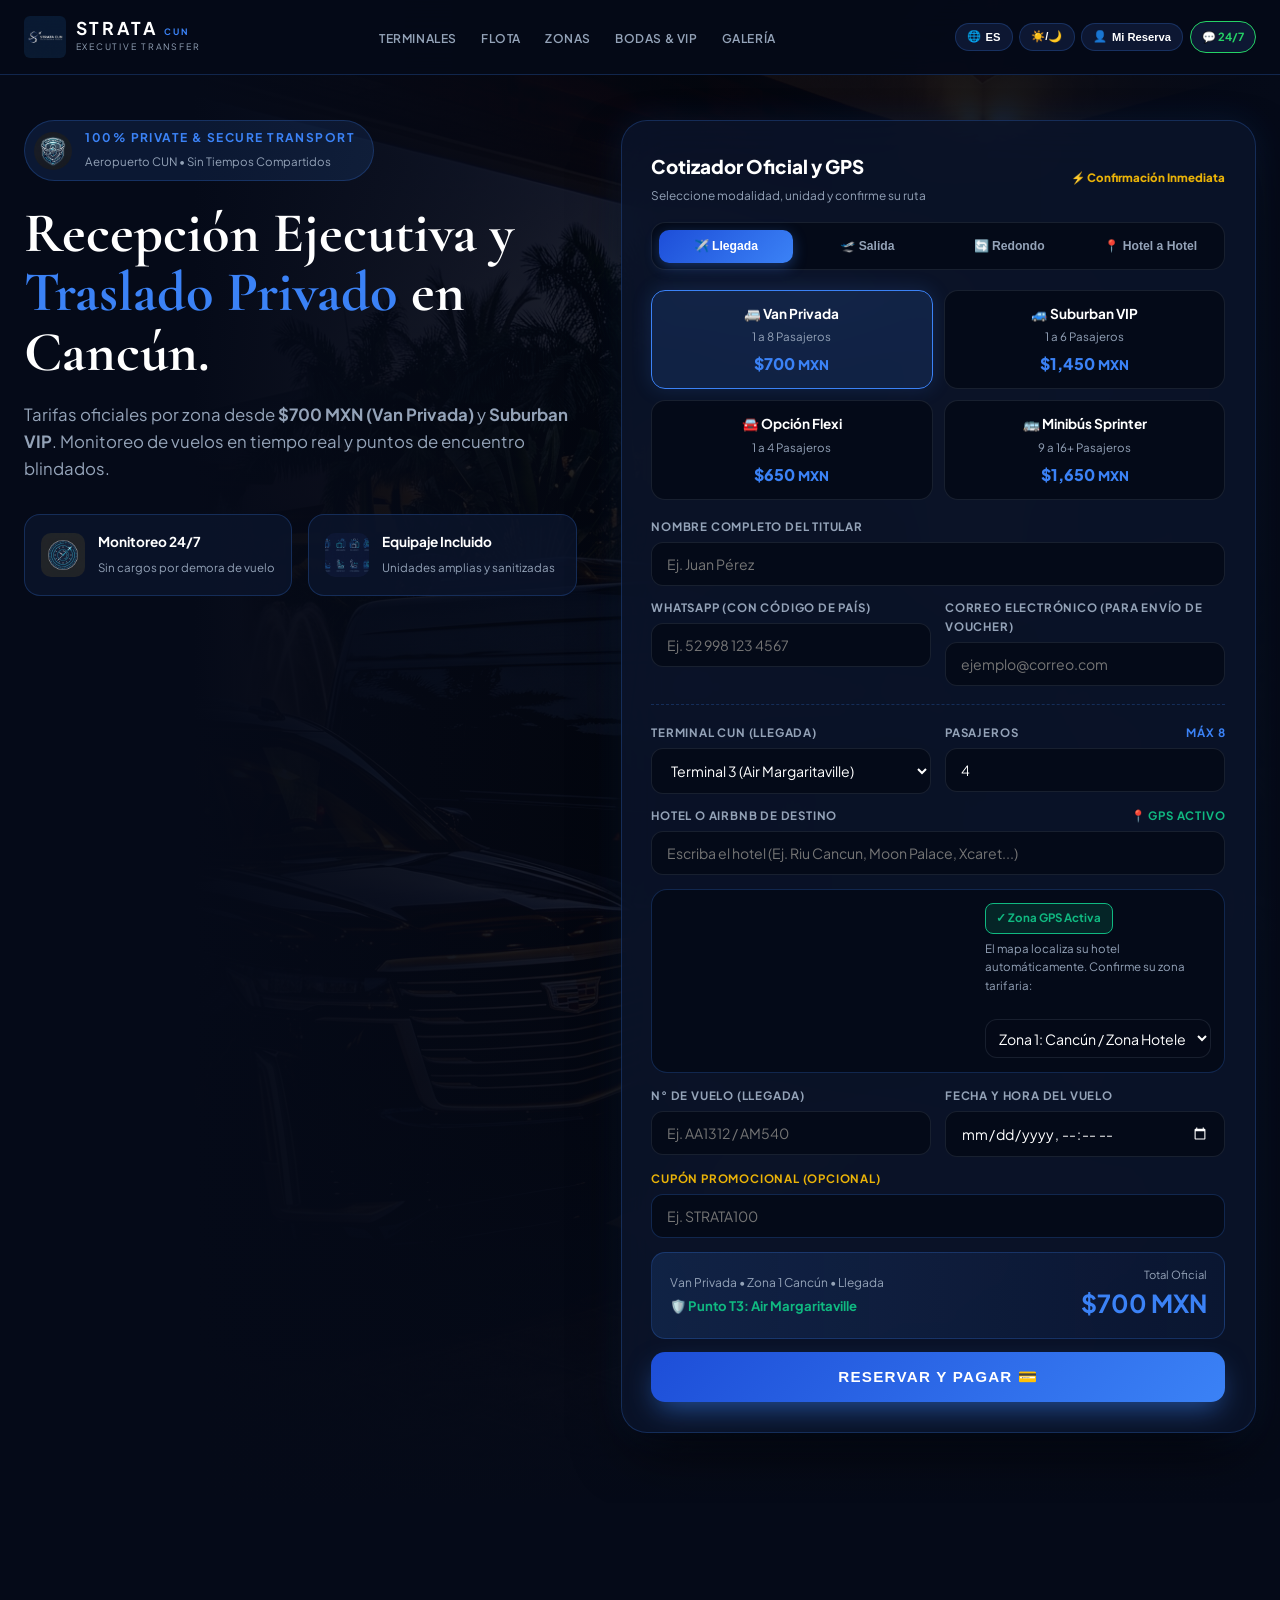
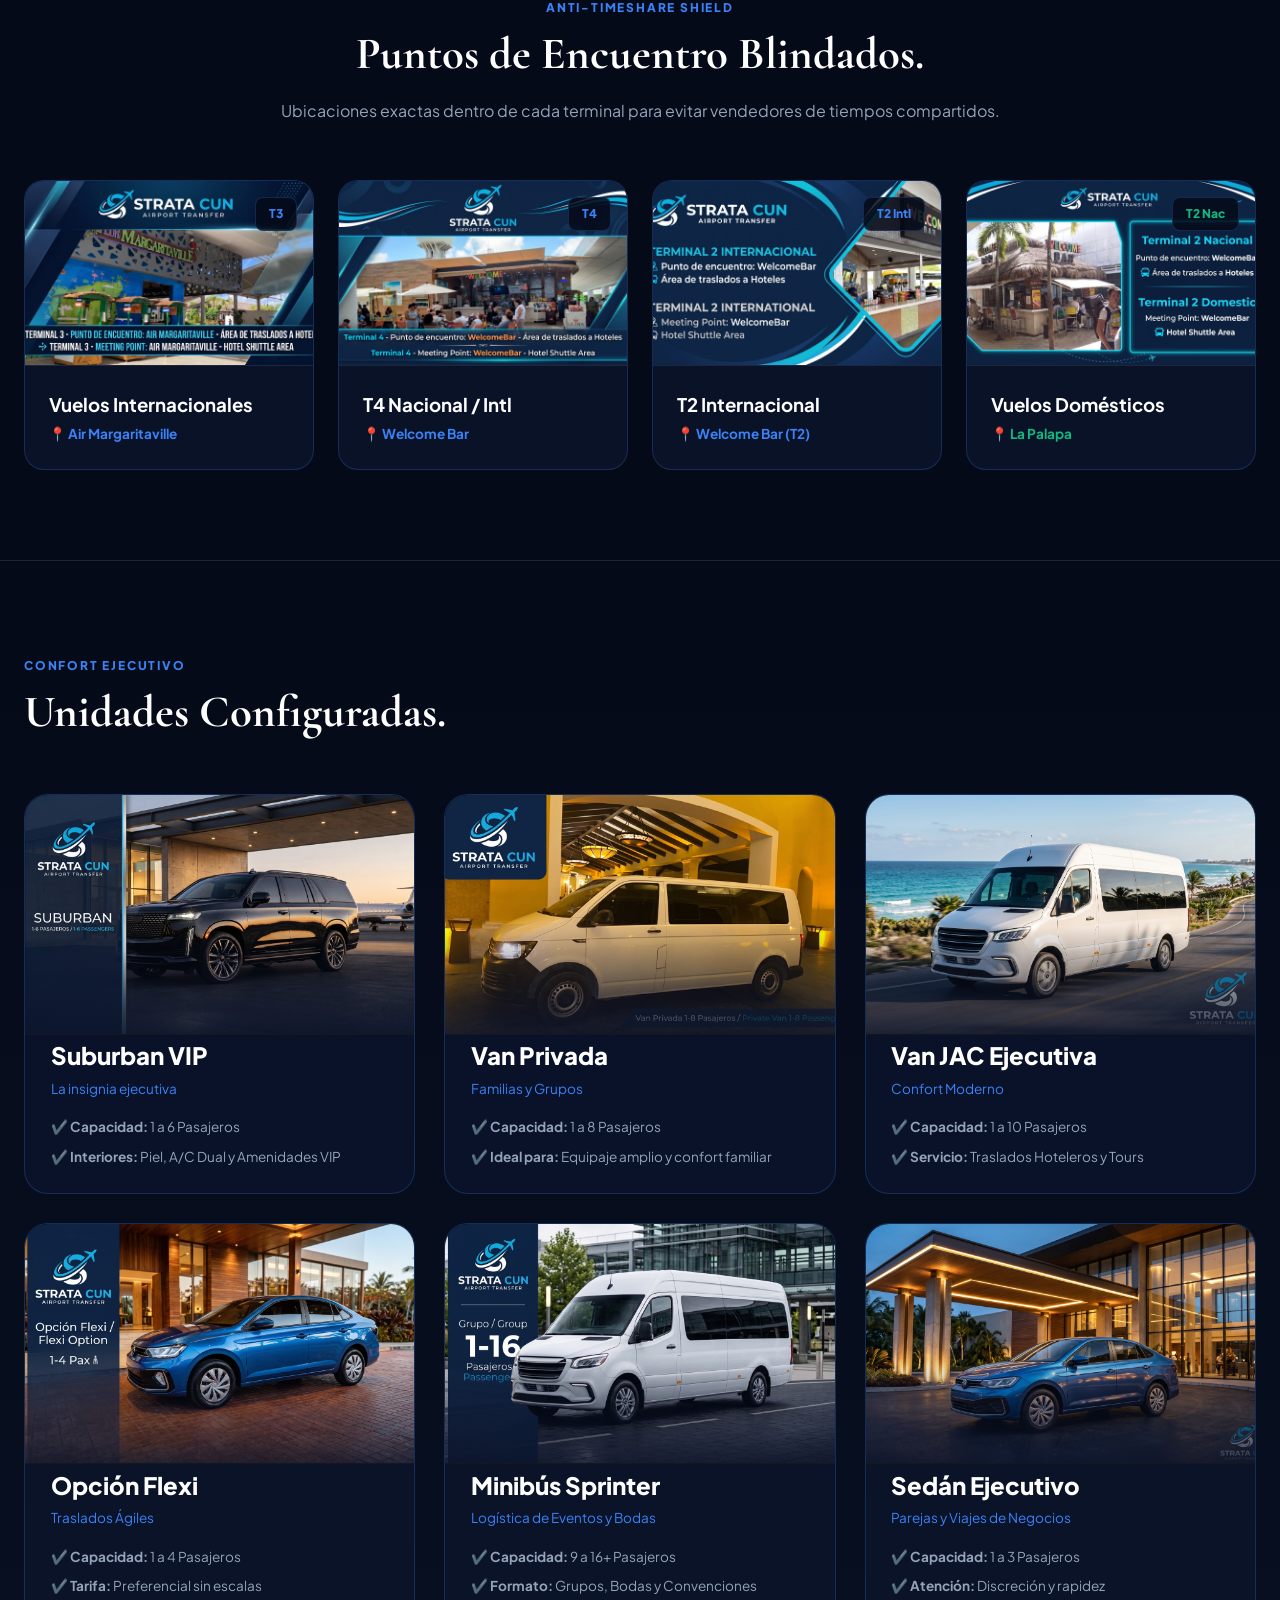
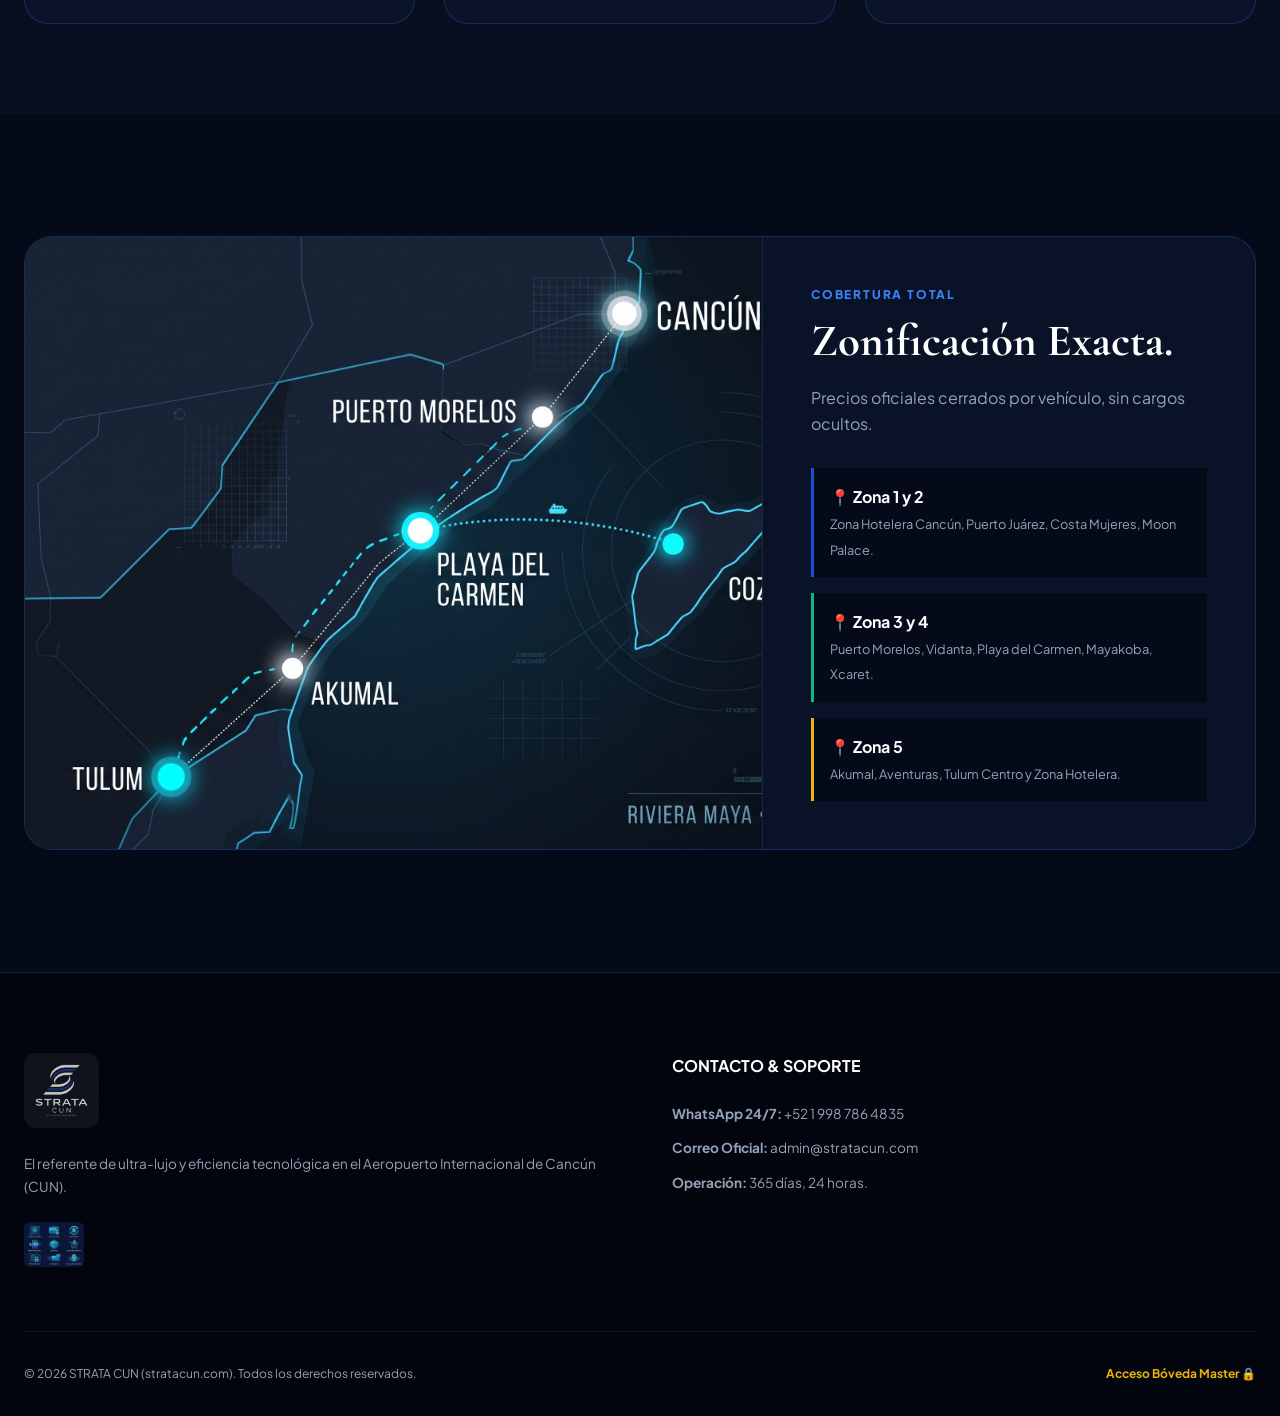
==== commit db42e8ee: "Plataforma STRATA CUN V2 completa" ====
--- a/index.html
+++ b/index.html
@@ -3,24 +3,25 @@
 <head>
     <meta charset="UTF-8">
     <meta name="viewport" content="width=device-width, initial-scale=1.0">
-    <title>STRATA CUN | Transportación Privada & VIP</title>
+    <title>STRATA CUN | Transportación Privada & VIP Aeropuerto de Cancún</title>
     <link rel="preconnect" href="https://fonts.googleapis.com">
     <link rel="preconnect" href="https://fonts.gstatic.com" crossorigin>
     <link href="https://fonts.googleapis.com/css2?family=Cormorant+Garamond:ital,wght@0,600;0,700;1,600&family=Plus+Jakarta+Sans:wght@300;400;500;600;700;800&display=swap" rel="stylesheet">
 
     <style>
-        :root { --bg-main: #050a18; --bg-card: rgba(11, 20, 43, 0.82); --bg-elevated: rgba(15, 26, 54, 0.92); --bg-input: rgba(5, 10, 24, 0.92); --text-primary: #ffffff; --text-secondary: #94a3b8; --cyan: #1d4ed8; --cyan-glow: #3b82f6; --gold: #eab308; --emerald: #10b981; --border-glass: rgba(59, 130, 246, 0.24); --border-subtle: rgba(148, 163, 184, 0.14); --shadow-luxury: 0 25px 60px -15px rgba(0, 0, 0, 0.85), 0 0 35px rgba(59, 130, 246, 0.12); }
+        :root { --bg-main: #050a18; --bg-card: rgba(11, 20, 43, 0.85); --bg-elevated: rgba(15, 26, 54, 0.92); --bg-input: rgba(5, 10, 24, 0.92); --text-primary: #ffffff; --text-secondary: #94a3b8; --cyan: #1d4ed8; --cyan-glow: #3b82f6; --gold: #eab308; --emerald: #10b981; --border-glass: rgba(59, 130, 246, 0.24); --border-subtle: rgba(148, 163, 184, 0.14); --shadow-luxury: 0 25px 60px -15px rgba(0, 0, 0, 0.85), 0 0 35px rgba(59, 130, 246, 0.12); }
         [data-theme="light"] { --bg-main: #f8fafc; --bg-card: rgba(255, 255, 255, 0.92); --bg-elevated: #ffffff; --bg-input: #ffffff; --text-primary: #0f172a; --text-secondary: #475569; --cyan: #1e3a8a; --cyan-glow: #2563eb; --border-glass: rgba(37, 99, 235, 0.3); --border-subtle: rgba(15, 23, 42, 0.12); --shadow-luxury: 0 20px 50px -15px rgba(15, 23, 42, 0.15); }
         * { box-sizing: border-box; margin: 0; padding: 0; min-width: 0; }
+        html { scroll-behavior: smooth; }
         img { max-width: 100%; height: auto; display: block; }
         body { background-color: var(--bg-main); color: var(--text-primary); font-family: 'Plus Jakarta Sans', sans-serif; line-height: 1.6; overflow-x: hidden; transition: background 0.4s ease, color 0.4s ease; }
         .serif-lux { font-family: 'Cormorant Garamond', Georgia, serif; }
         .container { max-width: 1340px; margin: 0 auto; padding: 0 1.5rem; }
-        .navbar { position: fixed; top: 0; left: 0; right: 0; height: auto; min-height: 75px; padding: 0.5rem 0; background: rgba(5, 10, 24, 0.95); backdrop-filter: blur(20px); -webkit-backdrop-filter: blur(20px); border-bottom: 1px solid var(--border-glass); z-index: 1000; display: flex; align-items: center; transition: background 0.4s; }
+        .navbar { position: fixed; top: 0; left: 0; right: 0; min-height: 75px; padding: 0.5rem 0; background: rgba(5, 10, 24, 0.95); backdrop-filter: blur(20px); border-bottom: 1px solid var(--border-glass); z-index: 1000; display: flex; align-items: center; }
         [data-theme="light"] .navbar { background: rgba(255, 255, 255, 0.95); }
         .nav-content { display: flex; align-items: center; justify-content: space-between; width: 100%; gap: 1rem; }
         .brand-box { display: flex; align-items: center; gap: 0.6rem; text-decoration: none; color: var(--text-primary); flex-shrink: 0; }
-        .brand-logo-img { height: 40px; width: auto; border-radius: 6px; object-fit: contain; }
+        .brand-logo-img { height: 42px; width: auto; border-radius: 6px; object-fit: contain; }
         .brand-text-container { display: flex; flex-direction: column; justify-content: center; }
         .brand-text-container strong { font-size: 1.1rem; letter-spacing: 0.15em; line-height: 1; }
         .brand-text-container span { font-size: 0.55rem; letter-spacing: 0.2em; color: var(--text-secondary); text-transform: uppercase; margin-top: 2px; }
@@ -28,33 +29,32 @@
         .nav-links a { color: var(--text-secondary); text-decoration: none; font-size: 0.75rem; font-weight: 600; letter-spacing: 0.05em; text-transform: uppercase; transition: color 0.25s; }
         .nav-links a:hover { color: var(--cyan-glow); }
         .nav-controls { display: flex; align-items: center; gap: 0.4rem; flex-shrink: 0; }
-        .btn-glass { background: var(--bg-elevated); color: var(--text-primary); border: 1px solid var(--border-glass); padding: 0.4rem 0.6rem; border-radius: 999px; font-size: 0.7rem; font-weight: 700; cursor: pointer; display: inline-flex; align-items: center; gap: 0.3rem; text-decoration: none; transition: all 0.25s ease; }
+        .btn-glass { background: var(--bg-elevated); color: var(--text-primary); border: 1px solid var(--border-glass); padding: 0.4rem 0.7rem; border-radius: 999px; font-size: 0.7rem; font-weight: 700; cursor: pointer; display: inline-flex; align-items: center; gap: 0.3rem; text-decoration: none; transition: all 0.25s ease; }
         .btn-glass:hover { border-color: var(--cyan-glow); box-shadow: 0 0 18px rgba(59, 130, 246, 0.3); transform: translateY(-1px); }
-        .hero-section { position: relative; min-height: 100vh; padding: 125px 0 70px; display: flex; align-items: center; overflow: hidden; }
+        .hero-section { position: relative; min-height: 100vh; padding: 120px 0 70px; display: flex; align-items: center; overflow: hidden; }
         .hero-backdrop { position: absolute; inset: 0; z-index: -1; }
-        .hero-backdrop img { width: 100%; height: 100%; object-fit: cover; object-position: center; filter: brightness(0.38) contrast(1.1); transform: scale(1.03); }
+        .hero-backdrop img { width: 100%; height: 100%; object-fit: cover; filter: brightness(0.38) contrast(1.1); }
         [data-theme="light"] .hero-backdrop img { filter: brightness(0.85) opacity(0.25); }
         .hero-backdrop::after { content: ""; position: absolute; inset: 0; background: linear-gradient(90deg, var(--bg-main) 15%, rgba(5, 10, 24, 0.55) 55%, var(--bg-main) 100%), linear-gradient(180deg, transparent 60%, var(--bg-main) 100%); }
         .hero-layout { display: grid; grid-template-columns: 1fr 1.15fr; gap: 2.75rem; align-items: start; width: 100%; }
         .shield-badge-row { display: inline-flex; align-items: center; gap: 0.85rem; background: rgba(59, 130, 246, 0.12); border: 1px solid var(--border-glass); padding: 0.45rem 1.1rem 0.45rem 0.55rem; border-radius: 999px; margin-bottom: 1.4rem; }
-        .shield-badge-row img { width: 36px; height: 36px; border-radius: 50%; object-fit: cover; }
+        .shield-badge-row img { width: 38px; height: 38px; border-radius: 50%; object-fit: cover; }
         .hero-headline { font-size: clamp(2.5rem, 4.4vw, 4.1rem); line-height: 1.06; margin-bottom: 1.2rem; font-weight: 700; }
-        .hero-headline span { background: linear-gradient(90deg, #ffffff, var(--cyan-glow)); -webkit-background-clip: text; -webkit-text-fill-color: transparent; }
-        .pos-master-card { background: var(--bg-card); backdrop-filter: blur(24px); -webkit-backdrop-filter: blur(24px); border: 1px solid var(--border-glass); border-radius: 26px; padding: 1.85rem; box-shadow: var(--shadow-luxury); width: 100%; }
+        .pos-master-card { background: var(--bg-card); backdrop-filter: blur(24px); border: 1px solid var(--border-glass); border-radius: 26px; padding: 1.85rem; box-shadow: var(--shadow-luxury); width: 100%; }
         .service-pills { display: grid; grid-template-columns: repeat(4, 1fr); gap: 0.45rem; background: var(--bg-input); padding: 0.4rem; border-radius: 14px; border: 1px solid var(--border-subtle); margin-bottom: 1.2rem; }
         .service-pill-btn { background: transparent; border: none; color: var(--text-secondary); padding: 0.6rem 0.3rem; border-radius: 10px; font-size: 0.76rem; font-weight: 700; cursor: pointer; transition: all 0.2s; }
         .service-pill-btn.active { background: linear-gradient(135deg, var(--cyan), var(--cyan-glow)); color: #ffffff; box-shadow: 0 4px 14px rgba(59, 130, 246, 0.35); }
         .vehicle-selector-grid { display: grid; grid-template-columns: repeat(2, 1fr); gap: 0.7rem; margin-bottom: 1.1rem; }
-        .veh-option-card { background: var(--bg-input); border: 1.5px solid var(--border-subtle); border-radius: 14px; padding: 0.75rem; cursor: pointer; transition: all 0.25s; display: flex; flex-direction: column; justify-content: center; align-items: center; gap: 0.3rem; text-align: center; }
-        .veh-option-card.selected { border-color: var(--cyan-glow); background: rgba(59, 130, 246, 0.12); box-shadow: 0 0 20px rgba(59, 130, 246, 0.18); }
-        .veh-option-title { font-size: 0.85rem; font-weight: 700; display: block; }
-        .veh-option-pax { font-size: 0.72rem; color: var(--text-secondary); display: block;}
-        .veh-option-price { font-weight: 800; color: var(--cyan-glow); font-size: 1rem; margin-top: 0.2rem; }
+        .veh-option-card { background: var(--bg-input); border: 1.5px solid var(--border-subtle); border-radius: 14px; padding: 0.75rem; cursor: pointer; transition: all 0.25s; display: flex; flex-direction: column; justify-content: center; align-items: center; gap: 0.25rem; text-align: center; }
+        .veh-option-card.selected { border-color: var(--cyan-glow); background: rgba(59, 130, 246, 0.14); box-shadow: 0 0 20px rgba(59, 130, 246, 0.18); }
+        .veh-option-title { font-size: 0.85rem; font-weight: 700; }
+        .veh-option-pax { font-size: 0.72rem; color: var(--text-secondary); }
+        .veh-option-price { font-weight: 800; color: var(--cyan-glow); font-size: 1rem; }
         .pos-form-grid { display: grid; grid-template-columns: 1fr 1fr; gap: 0.85rem; }
         .pos-field { display: flex; flex-direction: column; gap: 0.35rem; }
         .pos-field.full { grid-column: span 2; }
         .pos-label { font-size: 0.72rem; text-transform: uppercase; letter-spacing: 0.07em; color: var(--text-secondary); font-weight: 700; display: flex; justify-content: space-between; }
-        .pos-input { background: var(--bg-input); border: 1px solid var(--border-subtle); color: var(--text-primary); padding: 0.75rem 0.95rem; border-radius: 12px; font-size: 0.88rem; font-family: inherit; outline: none; transition: border 0.2s; width: 100%; color-scheme: dark; }
+        .pos-input { background: var(--bg-input); border: 1px solid var(--border-subtle); color: var(--text-primary); padding: 0.75rem 0.95rem; border-radius: 12px; font-size: 0.88rem; font-family: inherit; outline: none; width: 100%; color-scheme: dark; }
         [data-theme="light"] .pos-input { color-scheme: light; }
         .pos-input:focus { border-color: var(--cyan-glow); }
         .map-zone-container { grid-column: span 2; background: var(--bg-input); border: 1px solid var(--border-glass); border-radius: 16px; padding: 0.85rem; display: grid; grid-template-columns: 1.15fr 0.85fr; gap: 0.85rem; align-items: stretch; }
@@ -72,35 +72,34 @@
         .terminals-grid { display: grid; grid-template-columns: repeat(4, 1fr); gap: 1.5rem; }
         .terminal-card { background: var(--bg-card); border: 1px solid var(--border-glass); border-radius: 20px; overflow: hidden; display: flex; flex-direction: column; transition: transform 0.3s; }
         .terminal-card:hover { border-color: var(--cyan-glow); transform: translateY(-5px); box-shadow: var(--shadow-luxury); }
-        .terminal-img-box { height: 180px; width: 100%; position: relative; overflow: hidden; border-bottom: 1px solid var(--border-subtle); }
+        .terminal-img-box { height: 185px; width: 100%; position: relative; overflow: hidden; border-bottom: 1px solid var(--border-subtle); }
         .terminal-img-box img { width: 100%; height: 100%; object-fit: cover; }
         .terminal-badge { position: absolute; top: 1rem; right: 1rem; background: rgba(5, 10, 24, 0.85); color: var(--cyan-glow); padding: 0.4rem 0.8rem; border-radius: 8px; font-weight: 800; font-size: 0.75rem; border: 1px solid var(--border-glass); }
         .terminal-content { padding: 1.5rem; flex-grow: 1; }
-        .fleet-grid { display: grid; grid-template-columns: repeat(2, 1fr); gap: 2rem; }
-        .fleet-card { background: var(--bg-card); border: 1px solid var(--border-glass); border-radius: 24px; overflow: hidden; display: flex; flex-direction: column; }
-        .fleet-visual { height: 260px; width: 100%; position: relative; overflow: hidden; background: #000; border-bottom: 1px solid var(--border-subtle); }
-        .fleet-visual img { width: 100%; height: 100%; object-fit: cover; object-position: center; opacity: 0.95; }
-        .fleet-visual-overlay { position: absolute; inset: 0; background: linear-gradient(to top, var(--bg-card) 0%, transparent 40%); }
-        .fleet-body { padding: 1.8rem; position: relative; z-index: 2; margin-top: -2rem; }
-        .map-section-grid { display: grid; grid-template-columns: 1.2fr 0.8fr; gap: 0; background: var(--bg-card); border-radius: 28px; border: 1px solid var(--border-glass); overflow: hidden; margin-top: 2rem; }
-        .map-visual-box { width: 100%; height: 100%; min-height: 400px; max-height: 500px; overflow: hidden; position: relative; border-right: 1px solid var(--border-subtle); }
-        .map-visual-box img { width: 100%; height: 100%; object-fit: cover; object-position: center; }
+        .fleet-grid { display: grid; grid-template-columns: repeat(3, 1fr); gap: 1.8rem; }
+        .fleet-card { background: var(--bg-card); border: 1px solid var(--border-glass); border-radius: 24px; overflow: hidden; display: flex; flex-direction: column; transition: transform 0.3s; }
+        .fleet-card:hover { transform: translateY(-5px); border-color: var(--cyan-glow); }
+        .fleet-visual { height: 240px; width: 100%; position: relative; overflow: hidden; background: #000; border-bottom: 1px solid var(--border-subtle); }
+        .fleet-visual img { width: 100%; height: 100%; object-fit: cover; }
+        .fleet-visual-overlay { position: absolute; inset: 0; background: linear-gradient(to top, var(--bg-card) 0%, transparent 45%); }
+        .fleet-body { padding: 1.6rem; position: relative; z-index: 2; margin-top: -1.5rem; }
+        .map-section-grid { display: grid; grid-template-columns: 1.2fr 0.8fr; background: var(--bg-card); border-radius: 28px; border: 1px solid var(--border-glass); overflow: hidden; margin-top: 2rem; }
+        .map-visual-box { width: 100%; min-height: 400px; overflow: hidden; border-right: 1px solid var(--border-subtle); }
+        .map-visual-box img { width: 100%; height: 100%; object-fit: cover; }
         .map-content-box { padding: 3rem; display: flex; flex-direction: column; justify-content: center; }
-        .modal-overlay { position: fixed; inset: 0; background: rgba(0, 0, 0, 0.75); backdrop-filter: blur(8px); z-index: 2000; display: none; place-items: center; padding: 1rem; opacity: 0; transition: opacity 0.3s ease; }
-        .modal-overlay.active { display: grid; opacity: 1; }
-        .modal-box { background: var(--bg-card); border: 1px solid var(--border-glass); border-radius: 24px; padding: 2.5rem; width: 100%; max-width: 480px; box-shadow: var(--shadow-luxury); position: relative; transform: translateY(20px); transition: transform 0.3s ease; }
-        .modal-overlay.active .modal-box { transform: translateY(0); }
-        .modal-close { position: absolute; top: 1.2rem; right: 1.2rem; background: none; border: none; color: var(--text-secondary); font-size: 1.5rem; cursor: pointer; transition: color 0.2s; }
-        .modal-close:hover { color: var(--cyan-glow); }
-        @media (max-width: 1024px) { .hero-layout, .map-section-grid, .fleet-grid { grid-template-columns: 1fr; } .map-visual-box { max-height: 300px; border-right: none; border-bottom: 1px solid var(--border-subtle); } .nav-links { display: none; } .terminals-grid { grid-template-columns: repeat(2, 1fr); } }
-        @media (max-width: 640px) { .navbar { padding: 0.5rem 1rem; } .nav-content { flex-direction: row; gap: 0.5rem; justify-content: space-between; } .brand-text-container span { display: none; } .nav-controls { gap: 0.3rem; } .btn-glass { font-size: 0.65rem; padding: 0.35rem 0.5rem; gap: 0.2rem;} .btn-glass span { display: none; } .vehicle-selector-grid, .pos-form-grid, .terminals-grid { grid-template-columns: 1fr; } .pos-field.full, .map-zone-container, .price-bar-live, .btn-book-now { grid-column: span 1; } .service-pills { grid-template-columns: repeat(2, 1fr); } .map-content-box { padding: 1.8rem; } }
+        .modal-overlay { position: fixed; inset: 0; background: rgba(0, 0, 0, 0.78); backdrop-filter: blur(8px); z-index: 2000; display: none; place-items: center; padding: 1rem; }
+        .modal-overlay.active { display: grid; }
+        .modal-box { background: var(--bg-card); border: 1px solid var(--border-glass); border-radius: 24px; padding: 2.5rem; width: 100%; max-width: 500px; box-shadow: var(--shadow-luxury); position: relative; }
+        .modal-close { position: absolute; top: 1.2rem; right: 1.2rem; background: none; border: none; color: var(--text-secondary); font-size: 1.5rem; cursor: pointer; }
+        @media (max-width: 1024px) { .hero-layout, .map-section-grid, .fleet-grid { grid-template-columns: 1fr; } .nav-links { display: none; } .terminals-grid { grid-template-columns: repeat(2, 1fr); } }
+        @media (max-width: 640px) { .vehicle-selector-grid, .pos-form-grid, .terminals-grid { grid-template-columns: 1fr; } .pos-field.full, .map-zone-container, .price-bar-live, .btn-book-now { grid-column: span 1; } .service-pills { grid-template-columns: repeat(2, 1fr); } }
     </style>
 </head>
 <body>
     <header class="navbar">
         <div class="container nav-content">
-            <a href="#" class="brand-box">
-                <img src="assets/Strata1CUNlogo.jpg" alt="Strata CUN Logo" class="brand-logo-img" onerror="this.src='assets/StrataCUNog.jpg'">
+            <a href="index.html" class="brand-box">
+                <img data-asset="Strata1CUNlogo" src="assets/Strata1CUNlogo.jpg" alt="Strata CUN Logo" class="brand-logo-img">
                 <div class="brand-text-container">
                     <strong>STRATA <span style="color: var(--cyan-glow);">CUN</span></strong>
                     <span>Executive Transfer</span>
@@ -114,63 +113,76 @@
                 <li><a href="galeria.html" data-es="Galería" data-en="Gallery">Galería</a></li>
             </ul>
             <div class="nav-controls">
-                <button id="langToggleBtn" class="btn-glass" title="Idioma" onclick="toggleLanguage()">🌐 <span id="langDisplay">ES</span></button>
-                <button id="themeToggleBtn" class="btn-glass" title="Modo Día/Noche" onclick="toggleTheme()">☀️/🌙</button>
-                <button onclick="openModal('userModal')" class="btn-glass" title="Mi Reserva">👤 <span data-es="Mi Reserva" data-en="Booking">Mi Reserva</span></button>
-                <a href="https://wa.me/5219987864835" target="_blank" class="btn-glass" style="border-color: #25d366; color: #25d366;" title="Soporte 24/7">💬 <span style="display:inline;">24/7</span></a>
+                <button id="langToggleBtn" class="btn-glass" onclick="toggleLanguage()">🌐 <span id="langDisplay">ES</span></button>
+                <button id="themeToggleBtn" class="btn-glass" onclick="toggleTheme()">☀️/🌙</button>
+                <button onclick="openModal('userModal')" class="btn-glass">👤 <span data-es="Mi Reserva" data-en="My Booking">Mi Reserva</span></button>
+                <a href="https://wa.me/5219987864835" target="_blank" class="btn-glass" style="border-color: #25d366; color: #25d366;">💬 24/7</a>
             </div>
         </div>
     </header>
 
     <section class="hero-section">
-        <div class="hero-backdrop"><img src="assets/SUV5.jpg" alt="Flota Strata CUN" onerror="this.style.display='none'"></div>
+        <div class="hero-backdrop"><img data-asset="SUV5" src="assets/SUV5.jpg" alt="Flota Strata CUN"></div>
         <div class="container hero-layout">
             <div>
                 <div class="shield-badge-row">
-                    <img data-asset="Shield" alt="Shield">
+                    <img data-asset="Shield" src="assets/Shield.jpg" alt="Shield">
                     <div>
                         <strong style="font-size: 0.75rem; color: var(--cyan-glow); display: block; text-transform: uppercase; letter-spacing: 0.12em;">100% Private & Secure Transport</strong>
                         <span style="font-size: 0.72rem; color: var(--text-secondary);" data-es="Aeropuerto CUN • Sin Tiempos Compartidos" data-en="CUN Airport • No Timeshares">Aeropuerto CUN • Sin Tiempos Compartidos</span>
                     </div>
                 </div>
                 <h1 class="hero-headline serif-lux" data-es="Recepción Ejecutiva y <span style='color: var(--cyan-glow)'>Traslado Privado</span> en Cancún." data-en="Executive Reception & <span style='color: var(--cyan-glow)'>Private Transfer</span> in Cancun.">Recepción Ejecutiva y <span style="color: var(--cyan-glow);">Traslado Privado</span> en Cancún.</h1>
-                <p style="color: var(--text-secondary); font-size: 1rem; margin-bottom: 1.5rem;" data-es="Tarifas por zona desde <strong>$700 MXN (Van Privada)</strong> y <strong>Suburban VIP</strong>. Monitoreo de vuelos y punto de encuentro blindado." data-en="Zone rates starting at <strong>$700 MXN (Private Van)</strong> and <strong>Suburban VIP</strong>. Flight tracking and shielded meeting points.">Tarifas por zona desde <strong>$700 MXN (Van Privada)</strong> y <strong>Suburban VIP</strong>.</p>
-            </div>
-
+                <p style="color: var(--text-secondary); font-size: 1.05rem; margin-bottom: 1.5rem;" data-es="Tarifas oficiales por zona desde <strong>$700 MXN (Van Privada)</strong> y <strong>Suburban VIP</strong>. Monitoreo de vuelos en tiempo real y puntos de encuentro blindados." data-en="Official zone rates from <strong>$700 MXN (Private Van)</strong> and <strong>Suburban VIP</strong>. Real-time flight tracking and shielded meeting points.">Tarifas oficiales por zona desde <strong>$700 MXN (Van Privada)</strong> y <strong>Suburban VIP</strong>. Monitoreo de vuelos en tiempo real y puntos de encuentro blindados.</p>
+                
+                <div style="display: grid; grid-template-columns: 1fr 1fr; gap: 1rem; margin-top: 2rem;">
+                    <div style="background: var(--bg-card); border: 1px solid var(--border-glass); padding: 1rem; border-radius: 16px; display: flex; align-items: center; gap: 0.8rem;">
+                        <img data-asset="Clock3" src="assets/Clock3.jpg" style="width: 44px; height: 44px; border-radius: 10px; object-fit: cover;">
+                        <div><strong style="font-size: 0.85rem; display: block;">Monitoreo 24/7</strong><span style="font-size: 0.72rem; color: var(--text-secondary);">Sin cargos por demora de vuelo</span></div>
+                    </div>
+                    <div style="background: var(--bg-card); border: 1px solid var(--border-glass); padding: 1rem; border-radius: 16px; display: flex; align-items: center; gap: 0.8rem;">
+                        <img data-asset="Luggage" src="assets/Luggage.jpg" style="width: 44px; height: 44px; border-radius: 10px; object-fit: cover;">
+                        <div><strong style="font-size: 0.85rem; display: block;">Equipaje Incluido</strong><span style="font-size: 0.72rem; color: var(--text-secondary);">Unidades amplias y sanitizadas</span></div>
+                    </div>
+                </div>
+            </div>
+
+            <!-- COTIZADOR MASTER CON GPS Y MULTIDESTINO -->
             <div class="pos-master-card">
                 <div style="display: flex; justify-content: space-between; align-items: center; margin-bottom: 1rem;">
                     <div>
                         <h2 style="font-size: 1.18rem; font-weight: 800;" data-es="Cotizador Oficial y GPS" data-en="Official Quote & GPS">Cotizador Oficial y GPS</h2>
-                        <span style="font-size: 0.74rem; color: var(--text-secondary);" data-es="Seleccione unidad y confirme zona" data-en="Select vehicle and confirm zone">Seleccione unidad y confirme zona</span>
-                    </div>
+                        <span style="font-size: 0.74rem; color: var(--text-secondary);" data-es="Seleccione modalidad, unidad y confirme su ruta" data-en="Select mode, vehicle and confirm route">Seleccione modalidad, unidad y confirme su ruta</span>
+                    </div>
+                    <span style="font-size: 0.72rem; color: var(--gold); font-weight: 800;">⚡ Confirmación Inmediata</span>
                 </div>
 
                 <div class="service-pills" id="tripTypeTabs">
                     <button type="button" class="service-pill-btn active" onclick="setTripType('Llegada', this)">✈️ Llegada</button>
                     <button type="button" class="service-pill-btn" onclick="setTripType('Salida', this)">🛫 Salida</button>
                     <button type="button" class="service-pill-btn" onclick="setTripType('Redondo', this)">🔄 Redondo</button>
-                    <button type="button" class="service-pill-btn" onclick="setTripType('Multi', this)">📍 Intercambio</button>
+                    <button type="button" class="service-pill-btn" onclick="setTripType('Multi', this)">📍 Hotel a Hotel</button>
                 </div>
 
                 <div class="vehicle-selector-grid">
                     <div class="veh-option-card selected" id="card-van" onclick="selectUnitType('van')">
-                        <span class="veh-option-title" data-es="🚐 Van Privada" data-en="🚐 Private Van">🚐 Van Privada</span>
-                        <span class="veh-option-pax" data-es="1 a 8 Pasajeros" data-en="1 to 8 Pax">1 a 8 Pasajeros</span>
+                        <span class="veh-option-title">🚐 Van Privada</span>
+                        <span class="veh-option-pax">1 a 8 Pasajeros</span>
                         <div class="veh-option-price">$700 <small>MXN</small></div>
                     </div>
                     <div class="veh-option-card" id="card-suburban" onclick="selectUnitType('suburban')">
                         <span class="veh-option-title">🚙 Suburban VIP</span>
-                        <span class="veh-option-pax" data-es="1 a 6 Pasajeros" data-en="1 to 6 Pax">1 a 6 Pasajeros</span>
+                        <span class="veh-option-pax">1 a 6 Pasajeros</span>
                         <div class="veh-option-price">$1,450 <small>MXN</small></div>
                     </div>
                     <div class="veh-option-card" id="card-flexi" onclick="selectUnitType('flexi')">
-                        <span class="veh-option-title" data-es="🚘 Opción Flexi" data-en="🚘 Flexi Option">🚘 Opción Flexi</span>
-                        <span class="veh-option-pax" data-es="1 a 4 Pasajeros" data-en="1 to 4 Pax">1 a 4 Pasajeros</span>
+                        <span class="veh-option-title">🚘 Opción Flexi</span>
+                        <span class="veh-option-pax">1 a 4 Pasajeros</span>
                         <div class="veh-option-price">$650 <small>MXN</small></div>
                     </div>
                     <div class="veh-option-card" id="card-minibus" onclick="selectUnitType('minibus')">
-                        <span class="veh-option-title" data-es="🚌 Minibús" data-en="🚌 Minibus">🚌 Minibús</span>
-                        <span class="veh-option-pax" data-es="9 a 16+ Pasajeros" data-en="9 to 16+ Pax">9 a 16+ Pasajeros</span>
+                        <span class="veh-option-title">🚌 Minibús Sprinter</span>
+                        <span class="veh-option-pax">9 a 16+ Pasajeros</span>
                         <div class="veh-option-price">$1,650 <small>MXN</small></div>
                     </div>
                 </div>
@@ -181,67 +193,92 @@
                         <input type="text" id="posNombre" class="pos-input" placeholder="Ej. Juan Pérez" required>
                     </div>
                     <div class="pos-field">
-                        <label class="pos-label">WhatsApp (con país)</label>
+                        <label class="pos-label">WhatsApp (con código de país)</label>
                         <input type="text" id="posWhatsApp" class="pos-input" placeholder="Ej. 52 998 123 4567" required>
                     </div>
                     <div class="pos-field">
-                        <label class="pos-label">Correo Electrónico</label>
+                        <label class="pos-label">Correo Electrónico (Para envío de Voucher)</label>
                         <input type="email" id="posCorreo" class="pos-input" placeholder="ejemplo@correo.com" required>
                     </div>
 
-                    <hr style="grid-column: span 2; border: none; border-top: 1px dashed var(--border-glass); margin: 0.5rem 0;">
-
-                    <!-- Campos Dinámicos -->
+                    <hr style="grid-column: span 2; border: none; border-top: 1px dashed var(--border-glass); margin: 0.3rem 0;">
+
                     <div class="pos-field" id="campoTerminal">
-                        <label class="pos-label" id="labelTerminal">Terminal CUN (Origen)</label>
+                        <label class="pos-label" id="labelTerminal">Terminal CUN (Llegada)</label>
                         <select id="posTerminal" class="pos-input" onchange="updateTerminalHint()">
                             <option value="T3">Terminal 3 (Air Margaritaville)</option>
                             <option value="T4">Terminal 4 (Welcome Bar)</option>
-                            <option value="T2">Terminal 2 (La Palapa)</option>
+                            <option value="T2">Terminal 2 (La Palapa / Welcome Bar)</option>
                             <option value="FBO">FBO (Aviación Privada)</option>
                         </select>
                     </div>
-                    <div class="pos-field">
+                    <div class="pos-field" id="campoPasajeros">
                         <label class="pos-label"><span>Pasajeros</span><span id="paxLimitHint" style="color: var(--cyan-glow);">Máx 8</span></label>
                         <input type="number" id="posPax" class="pos-input" min="1" max="40" value="4" onchange="recalculateTotal()" required>
                     </div>
                     
-                    <div class="pos-field full" id="campoOrigen">
-                        <label class="pos-label" id="labelOrigen">Destino (Hotel o Airbnb) <span style="color: var(--emerald);">📍 GPS Activo</span></label>
-                        <input type="text" id="posHotelInput" list="cancunHotelsList" class="pos-input" placeholder="Ej. Riu Cancun, Moon Palace, Xcaret..." oninput="onHotelInputChange()" required>
+                    <!-- HOTEL 1 (Destino en Llegada / Origen en Salida o Intercambio) -->
+                    <div class="pos-field full" id="campoHotel1">
+                        <label class="pos-label">
+                            <span id="labelHotel1">Hotel o Airbnb de Destino</span>
+                            <span style="color: var(--emerald);">📍 GPS Activo</span>
+                        </label>
+                        <input type="text" id="posHotelInput" list="cancunHotelsList" class="pos-input" placeholder="Escriba el hotel (Ej. Riu Cancun, Moon Palace, Xcaret...)" oninput="onHotelInputChange()" required>
                         <datalist id="cancunHotelsList">
-                            <option value="Zona Hotelera Cancún (Zona 1)">
-                            <option value="Playa Mujeres (Zona 2)">
-                            <option value="Puerto Morelos (Zona 3)">
-                            <option value="Playa del Carmen (Zona 4)">
-                            <option value="Tulum (Zona 5)">
+                            <option value="Hotel Riu Cancun (Zona 1)">
+                            <option value="Hyatt Ziva Cancun (Zona 1)">
+                            <option value="Hard Rock Hotel Cancun (Zona 1)">
+                            <option value="Moon Palace Cancun (Zona 2)">
+                            <option value="Garza Blanca Costa Mujeres (Zona 2)">
+                            <option value="Planet Hollywood Costa Mujeres (Zona 2)">
+                            <option value="Dreams Jade Puerto Morelos (Zona 3)">
+                            <option value="Vidanta Riviera Maya (Zona 3)">
+                            <option value="Hotel Xcaret México (Zona 4)">
+                            <option value="Rosewood Mayakoba (Zona 4)">
+                            <option value="Playa del Carmen Centro (Zona 4)">
+                            <option value="Dreams Tulum Resort (Zona 5)">
+                            <option value="Zona Hotelera Tulum (Zona 5)">
                         </datalist>
                     </div>
 
-                    <div class="pos-field full" id="campoDestinoMulti" style="display:none;">
-                        <label class="pos-label">Destino Final (Hotel 2)</label>
-                        <input type="text" id="posHotelDestino" class="pos-input" placeholder="Hacia dónde se dirige...">
-                    </div>
-
+                    <!-- HOTEL 2 (Exclusivo para Intercambio de Hoteles / Multidestino) -->
+                    <div class="pos-field full" id="campoHotel2" style="display: none;">
+                        <label class="pos-label">
+                            <span>Hotel 2: Destino Final (A dónde se traslada)</span>
+                            <span style="color: var(--gold);">🔄 Intercambio de Hotel</span>
+                        </label>
+                        <input type="text" id="posHotelDestino2" list="cancunHotelsList" class="pos-input" placeholder="Escriba el segundo hotel o destino final..." oninput="onHotel2InputChange()">
+                    </div>
+
+                    <!-- MAPA GPS EN VIVO -->
                     <div class="map-zone-container">
-                        <iframe id="liveGoogleMap" class="google-map-frame" loading="lazy" allowfullscreen src="https://maps.google.com/maps?q=Cancun+Quintana+Roo&t=&z=11&ie=UTF8&iwloc=&output=embed"></iframe>
+                        <iframe id="liveGoogleMap" class="google-map-frame" loading="lazy" allowfullscreen src="https://maps.google.com/maps?q=Zona+Hotelera+Cancun&t=&z=12&ie=UTF8&iwloc=&output=embed"></iframe>
                         <div class="zone-confirm-box">
-                            <span class="zone-status-pill" id="zoneBadgeStatus">✓ Confirme Zona de Cobro</span>
+                            <div>
+                                <span class="zone-status-pill" id="zoneBadgeStatus">✓ Zona GPS Activa</span>
+                                <p style="color: var(--text-secondary); font-size: 0.72rem; margin-bottom: 0.4rem;">El mapa localiza su hotel automáticamente. Confirme su zona tarifaria:</p>
+                            </div>
                             <select id="posZoneSelect" class="pos-input" style="width: 100%; padding: 0.55rem;" onchange="recalculateTotal()">
-                                <option value="z1">Zona 1: Cancún Local</option>
+                                <option value="z1">Zona 1: Cancún / Zona Hotelera</option>
                                 <option value="z2">Zona 2: Costa Mujeres / Moon Palace</option>
-                                <option value="z3">Zona 3: Puerto Morelos</option>
-                                <option value="z4">Zona 4: Playa del Carmen / Mayakoba</option>
-                                <option value="z5">Zona 5: Tulum / Akumal</option>
+                                <option value="z3">Zona 3: Puerto Morelos / Paraíso</option>
+                                <option value="z4">Zona 4: Playa del Carmen / Xcaret</option>
+                                <option value="z5">Zona 5: Akumal / Tulum</option>
                             </select>
                         </div>
                     </div>
 
-                    <div class="pos-field"><label class="pos-label" id="labelVuelo">N° de Vuelo</label><input type="text" id="posFlight" class="pos-input" required></div>
-                    <div class="pos-field"><label class="pos-label">Fecha y Hora</label><input type="datetime-local" id="posDate" class="pos-input" required></div>
+                    <div class="pos-field">
+                        <label class="pos-label" id="labelVuelo">N° de Vuelo (Llegada)</label>
+                        <input type="text" id="posFlight" class="pos-input" placeholder="Ej. AA1312 / AM540" required>
+                    </div>
+                    <div class="pos-field">
+                        <label class="pos-label" id="labelFecha">Fecha y Hora del Vuelo</label>
+                        <input type="datetime-local" id="posDate" class="pos-input" required>
+                    </div>
 
                     <div class="pos-field full">
-                        <label class="pos-label" style="color: var(--gold);">Cupón de Descuento (Opcional)</label>
+                        <label class="pos-label" style="color: var(--gold);">Cupón Promocional (Opcional)</label>
                         <input type="text" id="posCupon" class="pos-input" placeholder="Ej. STRATA100" oninput="recalculateTotal()" style="border-color: var(--border-glass);">
                     </div>
 
@@ -256,8 +293,147 @@
                         </div>
                     </div>
                     
-                    <button type="submit" class="btn-book-now">Reservar y Pagar 💳</button>
+                    <button type="submit" id="btnSubmitQuote" class="btn-book-now">Reservar y Pagar 💳</button>
                 </form>
+            </div>
+        </div>
+    </section>
+
+    <!-- SECCIÓN PUNTOS BLINDADOS EN TERMINALES -->
+    <section class="section-block" id="terminales">
+        <div class="container">
+            <div class="section-header" style="text-align: center; margin: 0 auto 3.5rem;">
+                <span class="section-tag">Anti-Timeshare Shield</span>
+                <h2 class="section-title serif-lux">Puntos de Encuentro Blindados.</h2>
+                <p style="color: var(--text-secondary);">Ubicaciones exactas dentro de cada terminal para evitar vendedores de tiempos compartidos.</p>
+            </div>
+            <div class="terminals-grid">
+                <div class="terminal-card">
+                    <div class="terminal-img-box"><img data-asset="T3PUNTO" src="assets/T3PUNTO.jpg" alt="Terminal 3"><span class="terminal-badge">T3</span></div>
+                    <div class="terminal-content">
+                        <h3>Vuelos Internacionales</h3>
+                        <span style="color: var(--cyan-glow); font-weight: 700; font-size: 0.85rem;">📍 Air Margaritaville</span>
+                    </div>
+                </div>
+                <div class="terminal-card">
+                    <div class="terminal-img-box"><img data-asset="T4PUNTO" src="assets/T4PUNTO.jpg" alt="Terminal 4"><span class="terminal-badge">T4</span></div>
+                    <div class="terminal-content">
+                        <h3>T4 Nacional / Intl</h3>
+                        <span style="color: var(--cyan-glow); font-weight: 700; font-size: 0.85rem;">📍 Welcome Bar</span>
+                    </div>
+                </div>
+                <div class="terminal-card">
+                    <div class="terminal-img-box"><img data-asset="T2INTER" src="assets/T2INTER.jpg" alt="Terminal 2 Intl"><span class="terminal-badge">T2 Intl</span></div>
+                    <div class="terminal-content">
+                        <h3>T2 Internacional</h3>
+                        <span style="color: var(--cyan-glow); font-weight: 700; font-size: 0.85rem;">📍 Welcome Bar (T2)</span>
+                    </div>
+                </div>
+                <div class="terminal-card">
+                    <div class="terminal-img-box"><img data-asset="T2NACIONALPUNTO" src="assets/T2NACIONALPUNTO.jpg" alt="Terminal 2 Nacional"><span class="terminal-badge" style="color:var(--emerald);">T2 Nac</span></div>
+                    <div class="terminal-content">
+                        <h3>Vuelos Domésticos</h3>
+                        <span style="color: var(--emerald); font-weight: 700; font-size: 0.85rem;">📍 La Palapa</span>
+                    </div>
+                </div>
+            </div>
+        </div>
+    </section>
+
+    <!-- SECCIÓN FLOTA COMPLETA CON TUS IMÁGENES -->
+    <section class="section-block" id="flota" style="background: linear-gradient(180deg, transparent, rgba(59, 130, 246, 0.04)); border-top: 1px solid var(--border-subtle);">
+        <div class="container">
+            <div class="section-header">
+                <span class="section-tag">Confort Ejecutivo</span>
+                <h2 class="section-title serif-lux">Unidades Configuradas.</h2>
+            </div>
+            
+            <div class="fleet-grid">
+                <div class="fleet-card">
+                    <div class="fleet-visual"><img data-asset="BlackLOGOSUV" src="assets/BlackLOGOSUV.jpg" alt="Suburban VIP"><div class="fleet-visual-overlay"></div></div>
+                    <div class="fleet-body">
+                        <h3 style="font-size: 1.5rem; font-weight: 800;">Suburban VIP</h3>
+                        <span style="font-size: 0.85rem; color: var(--cyan-glow);">La insignia ejecutiva</span>
+                        <ul style="list-style: none; display: grid; gap: 0.5rem; font-size: 0.85rem; color: var(--text-secondary); margin-top: 1rem;">
+                            <li>✔️ <strong>Capacidad:</strong> 1 a 6 Pasajeros</li>
+                            <li>✔️ <strong>Interiores:</strong> Piel, A/C Dual y Amenidades VIP</li>
+                        </ul>
+                    </div>
+                </div>
+                <div class="fleet-card">
+                    <div class="fleet-visual"><img data-asset="VANPRIVADA8" src="assets/VANPRIVADA8.jpg" alt="Van Ejecutiva"><div class="fleet-visual-overlay"></div></div>
+                    <div class="fleet-body">
+                        <h3 style="font-size: 1.5rem; font-weight: 800;">Van Privada</h3>
+                        <span style="font-size: 0.85rem; color: var(--cyan-glow);">Familias y Grupos</span>
+                        <ul style="list-style: none; display: grid; gap: 0.5rem; font-size: 0.85rem; color: var(--text-secondary); margin-top: 1rem;">
+                            <li>✔️ <strong>Capacidad:</strong> 1 a 8 Pasajeros</li>
+                            <li>✔️ <strong>Ideal para:</strong> Equipaje amplio y confort familiar</li>
+                        </ul>
+                    </div>
+                </div>
+                <div class="fleet-card">
+                    <div class="fleet-visual"><img data-asset="JACBLAMCA" src="assets/JACBLAMCA.jpg" alt="JAC Ejecutiva"><div class="fleet-visual-overlay"></div></div>
+                    <div class="fleet-body">
+                        <h3 style="font-size: 1.5rem; font-weight: 800;">Van JAC Ejecutiva</h3>
+                        <span style="font-size: 0.85rem; color: var(--cyan-glow);">Confort Moderno</span>
+                        <ul style="list-style: none; display: grid; gap: 0.5rem; font-size: 0.85rem; color: var(--text-secondary); margin-top: 1rem;">
+                            <li>✔️ <strong>Capacidad:</strong> 1 a 10 Pasajeros</li>
+                            <li>✔️ <strong>Servicio:</strong> Traslados Hoteleros y Tours</li>
+                        </ul>
+                    </div>
+                </div>
+                <div class="fleet-card">
+                    <div class="fleet-visual"><img data-asset="FLEXI4" src="assets/FLEXI4.jpg" alt="Opción Flexi"><div class="fleet-visual-overlay"></div></div>
+                    <div class="fleet-body">
+                        <h3 style="font-size: 1.5rem; font-weight: 800;">Opción Flexi</h3>
+                        <span style="font-size: 0.85rem; color: var(--cyan-glow);">Traslados Ágiles</span>
+                        <ul style="list-style: none; display: grid; gap: 0.5rem; font-size: 0.85rem; color: var(--text-secondary); margin-top: 1rem;">
+                            <li>✔️ <strong>Capacidad:</strong> 1 a 4 Pasajeros</li>
+                            <li>✔️ <strong>Tarifa:</strong> Preferencial sin escalas</li>
+                        </ul>
+                    </div>
+                </div>
+                <div class="fleet-card">
+                    <div class="fleet-visual"><img data-asset="MINIBUS16" src="assets/MINIBUS16.jpg" alt="Minibús Sprinter"><div class="fleet-visual-overlay"></div></div>
+                    <div class="fleet-body">
+                        <h3 style="font-size: 1.5rem; font-weight: 800;">Minibús Sprinter</h3>
+                        <span style="font-size: 0.85rem; color: var(--cyan-glow);">Logística de Eventos y Bodas</span>
+                        <ul style="list-style: none; display: grid; gap: 0.5rem; font-size: 0.85rem; color: var(--text-secondary); margin-top: 1rem;">
+                            <li>✔️ <strong>Capacidad:</strong> 9 a 16+ Pasajeros</li>
+                            <li>✔️ <strong>Formato:</strong> Grupos, Bodas y Convenciones</li>
+                        </ul>
+                    </div>
+                </div>
+                <div class="fleet-card">
+                    <div class="fleet-visual"><img data-asset="SEDAN" src="assets/SEDAN.jpg" alt="Sedán Ejecutivo"><div class="fleet-visual-overlay"></div></div>
+                    <div class="fleet-body">
+                        <h3 style="font-size: 1.5rem; font-weight: 800;">Sedán Ejecutivo</h3>
+                        <span style="font-size: 0.85rem; color: var(--cyan-glow);">Parejas y Viajes de Negocios</span>
+                        <ul style="list-style: none; display: grid; gap: 0.5rem; font-size: 0.85rem; color: var(--text-secondary); margin-top: 1rem;">
+                            <li>✔️ <strong>Capacidad:</strong> 1 a 3 Pasajeros</li>
+                            <li>✔️ <strong>Atención:</strong> Discreción y rapidez</li>
+                        </ul>
+                    </div>
+                </div>
+            </div>
+        </div>
+    </section>
+
+    <!-- SECCIÓN ZONAS -->
+    <section class="section-block" id="zonas">
+        <div class="container">
+            <div class="map-section-grid">
+                <div class="map-visual-box"><img data-asset="RivieraMaya" src="assets/RivieraMaya.jpg" alt="Mapa Riviera Maya"></div>
+                <div class="map-content-box">
+                    <span class="section-tag">Cobertura Total</span>
+                    <h2 class="section-title serif-lux">Zonificación Exacta.</h2>
+                    <p style="color: var(--text-secondary); margin-bottom: 2rem;">Precios oficiales cerrados por vehículo, sin cargos ocultos.</p>
+                    <div style="display: grid; gap: 1rem;">
+                        <div style="padding: 1rem; border-left: 3px solid var(--cyan); background: var(--bg-input);"><strong>📍 Zona 1 y 2</strong><br><span style="font-size:0.8rem;color:var(--text-secondary);">Zona Hotelera Cancún, Puerto Juárez, Costa Mujeres, Moon Palace.</span></div>
+                        <div style="padding: 1rem; border-left: 3px solid var(--emerald); background: var(--bg-input);"><strong>📍 Zona 3 y 4</strong><br><span style="font-size:0.8rem;color:var(--text-secondary);">Puerto Morelos, Vidanta, Playa del Carmen, Mayakoba, Xcaret.</span></div>
+                        <div style="padding: 1rem; border-left: 3px solid var(--gold); background: var(--bg-input);"><strong>📍 Zona 5</strong><br><span style="font-size:0.8rem;color:var(--text-secondary);">Akumal, Aventuras, Tulum Centro y Zona Hotelera.</span></div>
+                    </div>
+                </div>
             </div>
         </div>
     </section>
@@ -266,36 +442,79 @@
         <div class="container">
             <div style="display: grid; grid-template-columns: repeat(auto-fit, minmax(250px, 1fr)); gap: 4rem; margin-bottom: 4rem;">
                 <div>
-                    <img data-asset="StrataCUNog" style="height: 75px; border-radius: 12px; margin-bottom: 1.5rem;">
-                    <p style="color: var(--text-secondary); font-size: 0.85rem; line-height: 1.7; margin-bottom: 1.5rem;">El referente de ultra-lujo y eficiencia tecnológica en el Aeropuerto de Cancún (CUN).</p>
+                    <img data-asset="StrataCUNog" src="assets/StrataCUNog.jpg" style="height: 75px; border-radius: 12px; margin-bottom: 1.5rem;">
+                    <p style="color: var(--text-secondary); font-size: 0.85rem; line-height: 1.7; margin-bottom: 1.5rem;">El referente de ultra-lujo y eficiencia tecnológica en el Aeropuerto Internacional de Cancún (CUN).</p>
+                    <img data-asset="Secure" src="assets/Secure.jpg" style="height: 45px; opacity: 0.9; border-radius: 6px;">
                 </div>
                 <div>
-                    <h4 style="color: var(--text-primary); font-size: 1rem; font-weight: 700; margin-bottom: 1.5rem; text-transform: uppercase;">The Human Bridge</h4>
+                    <h4 style="color: var(--text-primary); font-size: 1rem; font-weight: 700; margin-bottom: 1.5rem; text-transform: uppercase;">Contacto & Soporte</h4>
                     <ul style="list-style: none; display: flex; flex-direction: column; gap: 0.8rem; font-size: 0.85rem; color: var(--text-secondary);">
                         <li><strong>WhatsApp 24/7:</strong> +52 1 998 786 4835</li>
-                        <li><strong>Horario Operativo:</strong> 365 días, 24 horas.</li>
+                        <li><strong>Correo Oficial:</strong> admin@stratacun.com</li>
+                        <li><strong>Operación:</strong> 365 días, 24 horas.</li>
                     </ul>
                 </div>
             </div>
             <div style="border-top: 1px solid rgba(255,255,255,0.05); padding-top: 2rem; display: flex; justify-content: space-between; align-items: center; flex-wrap: wrap; gap: 1rem; font-size: 0.75rem; color: var(--text-secondary);">
-                <p>&copy; 2026 STRATA CUN. Todos los derechos reservados.</p>
-                <div style="display: flex; gap: 1.5rem;"><span style="cursor: pointer; color: var(--text-secondary);" onclick="openModal('adminModal')">Desarrollo VIP 🔒</span></div>
+                <p>&copy; 2026 STRATA CUN (stratacun.com). Todos los derechos reservados.</p>
+                <div style="display: flex; gap: 1.5rem;">
+                    <a href="admin.html" style="color: var(--gold); text-decoration: none; font-weight: 700;">Acceso Bóveda Master 🔒</a>
+                </div>
             </div>
         </div>
     </footer>
 
-    <div id="adminModal" class="modal-overlay">
+    <!-- MODAL MI RESERVA (CONSULTA REAL Y VOUCHER) -->
+    <div id="userModal" class="modal-overlay">
         <div class="modal-box">
-            <button class="modal-close" onclick="closeModal('adminModal')">✕</button>
-            <h3 class="serif-lux" style="font-size: 1.8rem; margin-bottom: 0.5rem; color: var(--gold);">Acceso Bóveda Master</h3>
-            <p style="color: var(--text-secondary); margin-bottom: 1.5rem; font-size: 0.85rem;">Ingreso exclusivo para administración de plataforma.</p>
-            <input type="password" id="adminPassword" class="pos-input" placeholder="Ingrese Credenciales Maestras" style="margin-bottom: 1rem;">
-            <button class="btn-book-now" style="background: var(--gold); color: #000;" onclick="verifyAdmin()">Desbloquear Bóveda</button>
-            <div id="adminError" style="color: #ef4444; font-size: 0.8rem; margin-top: 0.8rem; display: none;">Credenciales incorrectas. Acceso denegado.</div>
+            <button class="modal-close" onclick="closeModal('userModal')">✕</button>
+            <h3 class="serif-lux" style="font-size: 1.9rem; margin-bottom: 0.5rem;">Portal de Pasajero</h3>
+            <p style="color: var(--text-secondary); margin-bottom: 1.2rem; font-size: 0.85rem;">Ingrese su Folio para verificar su estatus o descargar su Voucher PDF.</p>
+            <input type="text" id="inputFolioBuscar" class="pos-input" placeholder="Código de Reserva (Ej. STC-4821)" style="margin-bottom: 1rem;">
+            <button class="btn-book-now" id="btnBuscarFolio" onclick="buscarMiReserva()">🔍 Buscar Mi Servicio</button>
+            <div id="resultadoReservaBox" style="margin-top: 1.2rem; display: none; padding: 1rem; border-radius: 12px; background: var(--bg-input); border: 1px solid var(--border-glass); font-size: 0.85rem;"></div>
         </div>
     </div>
 
     <script>
+        // URL OFICIAL DE TU GOOGLE APPS SCRIPT
+        const SCRIPT_URL = "https://script.google.com/macros/s/AKfycbyVA0l-cieOQotyRm9HEtMBxrLOnHFYNfm0x1W6UhB-CHuxqJ6vOjQgc20HeLgH5fteYQ/exec";
+
+        // Cargador inteligente de imágenes desde carpeta assets/
+        document.addEventListener('DOMContentLoaded', () => {
+            const imageElements = document.querySelectorAll('img[data-asset]');
+            const extensions = ['.jpg', '.png', '.jpeg', '.webp'];
+            imageElements.forEach(img => {
+                const assetName = img.getAttribute('data-asset');
+                let extIndex = 0;
+                img.onerror = () => {
+                    if (extIndex < extensions.length) {
+                        img.src = `assets/${assetName}${extensions[extIndex]}`;
+                        extIndex++;
+                    }
+                };
+            });
+            recalculateTotal();
+            updateTerminalHint();
+        });
+
+        function toggleTheme() {
+            const html = document.documentElement;
+            html.setAttribute('data-theme', html.getAttribute('data-theme') === 'dark' ? 'light' : 'dark');
+        }
+
+        let currentLang = 'es';
+        function toggleLanguage() {
+            currentLang = currentLang === 'es' ? 'en' : 'es';
+            document.getElementById('langDisplay').textContent = currentLang.toUpperCase();
+            document.querySelectorAll('[data-es]').forEach(el => {
+                el.innerHTML = el.getAttribute(`data-${currentLang}`);
+            });
+        }
+
+        function openModal(id) { document.getElementById(id).classList.add('active'); }
+        function closeModal(id) { document.getElementById(id).classList.remove('active'); }
+
         const pricingData = {
             'van':      { cap: 8, rates: { z1: 700, z2: 850, z3: 1100, z4: 1500, z5: 2200 } },
             'suburban': { cap: 6, rates: { z1: 1450, z2: 1600, z3: 1900, z4: 2400, z5: 3200 } },
@@ -303,38 +522,52 @@
             'minibus':  { cap: 16, rates: { z1: 1650, z2: 1850, z3: 2200, z4: 2800, z5: 3800 } }
         };
 
-        let currentService = 'Llegada'; let currentVehicle = 'van';
-
-        // LÓGICA DINÁMICA DE CAMPOS (HOTEL/AEROPUERTO)
+        let currentService = 'Llegada';
+        let currentVehicle = 'van';
+
+        // LÓGICA DE LAS 4 MODALIDADES (LLEGADA, SALIDA, REDONDO, HOTEL A HOTEL)
         function setTripType(type, btnElement) {
             currentService = type;
             document.querySelectorAll('.service-pill-btn').forEach(btn => btn.classList.remove('active'));
             btnElement.classList.add('active');
 
-            const termField = document.getElementById('campoTerminal');
-            const destMulti = document.getElementById('campoDestinoMulti');
-            const labelOrigen = document.getElementById('labelOrigen');
-            const labelTerm = document.getElementById('labelTerminal');
+            const campoTerminal = document.getElementById('campoTerminal');
+            const campoHotel2 = document.getElementById('campoHotel2');
+            const inputHotel2 = document.getElementById('posHotelDestino2');
+            const labelHotel1 = document.getElementById('labelHotel1');
+            const labelTerminal = document.getElementById('labelTerminal');
             const labelVuelo = document.getElementById('labelVuelo');
-
-            if(type === 'Salida') {
-                termField.style.display = 'flex';
-                destMulti.style.display = 'none';
-                labelTerm.textContent = 'Terminal CUN (Destino)';
-                labelOrigen.innerHTML = 'Origen (Hotel o Airbnb) <span style="color: var(--emerald);">📍 GPS Activo</span>';
-                labelVuelo.textContent = 'N° de Vuelo (Salida)';
-            } else if(type === 'Multi') {
-                termField.style.display = 'none';
-                destMulti.style.display = 'flex';
-                labelOrigen.innerHTML = 'Origen (Hotel 1)';
-                labelVuelo.textContent = 'Referencia (Opcional)';
+            const labelFecha = document.getElementById('labelFecha');
+            const inputVuelo = document.getElementById('posFlight');
+
+            if (type === 'Salida') {
+                campoTerminal.style.display = 'flex';
+                campoHotel2.style.display = 'none';
+                inputHotel2.required = false;
+                labelTerminal.textContent = 'Terminal CUN (A dónde llega su vuelo)';
+                labelHotel1.textContent = 'Hotel o Airbnb de Origen (Dónde pasamos por usted)';
+                labelVuelo.textContent = 'N° de Vuelo de Salida';
+                labelFecha.textContent = 'Fecha y Hora de Pickup en Lobby';
+                inputVuelo.placeholder = 'Ej. AA1312 (Opcional)';
+            } else if (type === 'Multi') {
+                campoTerminal.style.display = 'none';
+                campoHotel2.style.display = 'flex';
+                inputHotel2.required = true;
+                labelHotel1.textContent = 'Hotel 1: Origen (Dónde pasamos por usted)';
+                labelVuelo.textContent = 'Habitación o Referencia';
+                labelFecha.textContent = 'Fecha y Hora del Traslado';
+                inputVuelo.placeholder = 'Ej. Habitación 402 / Lobby';
             } else {
-                termField.style.display = 'flex';
-                destMulti.style.display = 'none';
-                labelTerm.textContent = 'Terminal CUN (Origen)';
-                labelOrigen.innerHTML = 'Destino (Hotel o Airbnb) <span style="color: var(--emerald);">📍 GPS Activo</span>';
+                campoTerminal.style.display = 'flex';
+                campoHotel2.style.display = 'none';
+                inputHotel2.required = false;
+                labelTerminal.textContent = 'Terminal CUN (Llegada)';
+                labelHotel1.textContent = 'Hotel o Airbnb de Destino';
                 labelVuelo.textContent = 'N° de Vuelo (Llegada)';
+                labelFecha.textContent = 'Fecha y Hora de Llegada';
+                inputVuelo.placeholder = 'Ej. AA1312 / AM540';
             }
+            updateTerminalHint();
             recalculateTotal();
         }
 
@@ -345,84 +578,114 @@
             const maxPax = pricingData[vehicleCode].cap;
             const inputPax = document.getElementById('posPax');
             inputPax.max = vehicleCode === 'minibus' ? 40 : maxPax;
-            if(parseInt(inputPax.value) > maxPax && vehicleCode !== 'minibus') inputPax.value = maxPax;
+            if (parseInt(inputPax.value) > maxPax && vehicleCode !== 'minibus') inputPax.value = maxPax;
             document.getElementById('paxLimitHint').textContent = `Máx ${maxPax}`;
             recalculateTotal();
         }
 
-        function recalculateTotal() {
-            const zone = document.getElementById('posZoneSelect').value;
-            const isRoundTrip = currentService === 'Redondo' ? 2 : 1;
-            const finalPrice = pricingData[currentVehicle].rates[zone] * isRoundTrip;
-            const cuponInput = document.getElementById('posCupon') ? document.getElementById('posCupon').value.toUpperCase().trim() : '';
-            
-            let formattedPrice = `$${new Intl.NumberFormat('es-MX').format(finalPrice)} MXN`;
-            if (cuponInput === 'STRATA100') { formattedPrice = 'GRATIS (Cupón 100%)'; }
-            
-            document.getElementById('liveTotalAmount').textContent = formattedPrice;
-            document.getElementById('liveSummaryText').textContent = `${currentVehicle.toUpperCase()} • Zona ${zone.replace('z','')} • ${currentService}`;
+        function detectarZonaPorTexto(texto) {
+            const lower = texto.toLowerCase();
+            if (lower.includes('tulum') || lower.includes('akumal') || lower.includes('zona 5')) return 'z5';
+            if (lower.includes('carmen') || lower.includes('mayakoba') || lower.includes('xcaret') || lower.includes('playacar') || lower.includes('zona 4')) return 'z4';
+            if (lower.includes('morelos') || lower.includes('vidanta') || lower.includes('paraiso') || lower.includes('zona 3')) return 'z3';
+            if (lower.includes('mujeres') || lower.includes('moon palace') || lower.includes('garza blanca') || lower.includes('zona 2')) return 'z2';
+            return 'z1';
         }
 
         function onHotelInputChange() {
-            const input = document.getElementById('posHotelInput').value.toLowerCase();
+            const input = document.getElementById('posHotelInput').value;
             const iframe = document.getElementById('liveGoogleMap');
             const zoneSelect = document.getElementById('posZoneSelect');
             if (input.length > 3) {
                 iframe.src = `https://maps.google.com/maps?q=${encodeURIComponent(input)}+Quintana+Roo&t=&z=13&ie=UTF8&iwloc=&output=embed`;
-                let detectedZone = 'z1';
-                if (input.includes('tulum') || input.includes('akumal')) detectedZone = 'z5';
-                else if (input.includes('carmen') || input.includes('mayakoba') || input.includes('xcaret')) detectedZone = 'z4';
-                else if (input.includes('morelos') || input.includes('vidanta')) detectedZone = 'z3';
-                else if (input.includes('mujeres') || input.includes('moon palace')) detectedZone = 'z2';
-                zoneSelect.value = detectedZone;
+                zoneSelect.value = detectarZonaPorTexto(input);
+                document.getElementById('zoneBadgeStatus').innerHTML = "✨ Zona GPS Detectada";
                 recalculateTotal();
             }
         }
 
+        function onHotel2InputChange() {
+            const h1 = document.getElementById('posHotelInput').value;
+            const h2 = document.getElementById('posHotelDestino2').value;
+            const iframe = document.getElementById('liveGoogleMap');
+            if (h2.length > 3) {
+                iframe.src = `https://maps.google.com/maps?q=${encodeURIComponent(h2)}+Quintana+Roo&t=&z=12&ie=UTF8&iwloc=&output=embed`;
+                const z1 = detectarZonaPorTexto(h1);
+                const z2 = detectarZonaPorTexto(h2);
+                document.getElementById('posZoneSelect').value = z2 > z1 ? z2 : z1;
+                recalculateTotal();
+            }
+        }
+
+        function recalculateTotal() {
+            const zone = document.getElementById('posZoneSelect').value;
+            const multiplicador = currentService === 'Redondo' ? 2 : 1;
+            const finalPrice = pricingData[currentVehicle].rates[zone] * multiplicador;
+            const cuponInput = document.getElementById('posCupon').value.toUpperCase().trim();
+            
+            let formattedPrice = `$${new Intl.NumberFormat('es-MX').format(finalPrice)} MXN`;
+            if (cuponInput === 'STRATA100') formattedPrice = 'GRATIS (Cupón 100%)';
+            
+            document.getElementById('liveTotalAmount').textContent = formattedPrice;
+            const zoneNames = { z1:'Zona 1 Cancún', z2:'Zona 2 Costa Mujeres', z3:'Zona 3 Pto. Morelos', z4:'Zona 4 Playa del Carmen', z5:'Zona 5 Tulum' };
+            const vehNames = { van: 'Van Privada', suburban: 'Suburban VIP', flexi: 'Opción Flexi', minibus: 'Minibús Sprinter' };
+            document.getElementById('liveSummaryText').textContent = `${vehNames[currentVehicle]} • ${zoneNames[zone]} • ${currentService}`;
+        }
+
         function updateTerminalHint() {
+            const hint = document.getElementById('terminalSafeNote');
+            if (currentService === 'Multi') {
+                hint.innerHTML = '🛡️ Pickup Directo en Lobby del Hotel 1';
+                return;
+            }
+            if (currentService === 'Salida') {
+                hint.innerHTML = '🛡️ Pickup en Lobby hacia Aeropuerto CUN';
+                return;
+            }
             const term = document.getElementById('posTerminal').value;
-            const hint = document.getElementById('terminalSafeNote');
-            if(term.includes('T3')) hint.innerHTML = '🛡️ Punto T3: Air Margaritaville';
-            if(term.includes('T4')) hint.innerHTML = '🛡️ Punto T4: Welcome Bar';
-            if(term.includes('T2')) hint.innerHTML = '🛡️ Punto T2: La Palapa';
-            if(term.includes('FBO')) hint.innerHTML = '🛡️ Recepción FBO: Rampa Ejecutiva';
-        }
-
-        function openModal(id) { document.getElementById(id).classList.add('active'); }
-        function closeModal(id) { document.getElementById(id).classList.remove('active'); }
-        function verifyAdmin() {
-            if (document.getElementById('adminPassword').value === 'EN1AMADR3') {
-                window.location.href = 'admin.html';
-            } else {
-                document.getElementById('adminError').style.display = 'block';
-            }
-        }
-
-        // ENVÍO DE DATOS - BYPASS CORS[cite: 9]
+            if (term.includes('T3')) hint.innerHTML = '🛡️ Punto T3: Air Margaritaville';
+            if (term.includes('T4')) hint.innerHTML = '🛡️ Punto T4: Welcome Bar';
+            if (term.includes('T2')) hint.innerHTML = '🛡️ Punto T2: La Palapa / Welcome Bar';
+            if (term.includes('FBO')) hint.innerHTML = '🛡️ Recepción FBO: Rampa Ejecutiva';
+        }
+
+        // ENVÍO DE RESERVA AL BACKEND Y PASARELA CLIP
         function handleQuoteSubmit(e) {
             e.preventDefault();
-            const btn = document.querySelector('.btn-book-now[type="submit"]');
+            const btn = document.getElementById('btnSubmitQuote');
+            const originalText = btn.innerHTML;
             btn.innerHTML = 'Procesando conexión segura... 💳⏳';
             btn.disabled = true;
 
             const cuponInput = document.getElementById('posCupon').value.toUpperCase().trim();
-            const terminalValue = document.getElementById('posTerminal').options[document.getElementById('posTerminal').selectedIndex].text;
-            const hotelDestino = document.getElementById('posHotelDestino').value;
+            const terminalText = document.getElementById('posTerminal').options[document.getElementById('posTerminal').selectedIndex].text;
+            const hotel1 = document.getElementById('posHotelInput').value;
+            const hotel2 = document.getElementById('posHotelDestino2').value;
             
-            let destinoFinalStr = document.getElementById('posHotelInput').value;
-            if(currentService === 'Multi') destinoFinalStr += ` Hacia: ${hotelDestino}`;
+            let rutaHotel = hotel1;
+            let puntoEncuentro = terminalText;
+            if (currentService === 'Multi') {
+                rutaHotel = `Origen: ${hotel1} ➔ Destino: ${hotel2}`;
+                puntoEncuentro = `Lobby Hotel Origen (${hotel1})`;
+            } else if (currentService === 'Salida') {
+                rutaHotel = `Salida desde ${hotel1} hacia ${terminalText}`;
+                puntoEncuentro = `Lobby del Hotel (${hotel1})`;
+            }
+
+            const vehNames = { van: 'Van Privada', suburban: 'Suburban VIP', flexi: 'Opción Flexi', minibus: 'Minibús Sprinter' };
 
             const bookingData = {
+                action: 'web_booking',
                 nombre: document.getElementById('posNombre').value,
                 whatsapp: document.getElementById('posWhatsApp').value,
                 correo: document.getElementById('posCorreo').value,
                 cupon: cuponInput,
                 tipoViaje: currentService,
-                vehiculo: currentVehicle,
+                vehiculo: vehNames[currentVehicle],
                 pasajeros: document.getElementById('posPax').value,
                 zona: document.getElementById('posZoneSelect').options[document.getElementById('posZoneSelect').selectedIndex].text,
-                hotel: destinoFinalStr,
-                terminal: currentService === 'Multi' ? 'Intercambio' : terminalValue,
+                hotel: rutaHotel,
+                terminal: puntoEncuentro,
                 vuelo: document.getElementById('posFlight').value,
                 fechaVuelo: document.getElementById('posDate').value,
                 total: document.getElementById('liveTotalAmount').textContent
@@ -431,30 +694,66 @@
             localStorage.setItem('strata_last_booking', JSON.stringify(bookingData));
 
             const formData = new URLSearchParams();
-            for (const key in bookingData) { formData.append(key, bookingData[key]); }
-
-            const scriptURL = 'https://script.google.com/macros/s/AKfycbyVA0l-cieOQotyRm9HEtMBxrLOnHFYNfm0x1W6UhB-CHuxqJ6vOjQgc20HeLgH5fteYQ/exec'; 
-
-            fetch(scriptURL, { method: 'POST', body: formData })
+            for (const key in bookingData) formData.append(key, bookingData[key]);
+
+            fetch(SCRIPT_URL, { method: 'POST', body: formData })
                 .then(response => response.json())
                 .then(data => {
-                    if (data.status === 'success') window.location.href = data.paymentUrl;
-                    else alert('Error: ' + data.message);
+                    if (data.status === 'success') {
+                        bookingData.folio = data.folio;
+                        localStorage.setItem('strata_last_booking', JSON.stringify(bookingData));
+                        window.location.href = data.paymentUrl;
+                    } else {
+                        alert('Aviso del sistema: ' + data.message);
+                        btn.innerHTML = originalText;
+                        btn.disabled = false;
+                    }
                 })
                 .catch(error => {
-                    // Bypass visual de CORS. Si falla la red localmente pero Apps Script lo procesó
-                    if(cuponInput === 'STRATA100') {
-                        window.location.href = "exito.html?folio=STC-CUPON";
+                    console.error('Error:', error);
+                    alert('Error de conexión con Google Apps Script. Verifica que la implementación esté configurada como "Ejecutar como: Yo" y "Acceso: Cualquier persona".');
+                    btn.innerHTML = originalText;
+                    btn.disabled = false;
+                });
+        }
+
+        // BUSCADOR DE RESERVA ("MI RESERVA")
+        function buscarMiReserva() {
+            const folio = document.getElementById('inputFolioBuscar').value.trim().toUpperCase();
+            if (!folio) return alert('Ingrese su código de reserva (Ej. STC-1234)');
+            const btn = document.getElementById('btnBuscarFolio');
+            const box = document.getElementById('resultadoReservaBox');
+            btn.innerHTML = 'Buscando en Bóveda... ⏳';
+            btn.disabled = true;
+
+            fetch(`${SCRIPT_URL}?action=buscar_folio&folio=${encodeURIComponent(folio)}`)
+                .then(r => r.json())
+                .then(data => {
+                    box.style.display = 'block';
+                    if (data.status === 'success') {
+                        const r = data.reserva;
+                        localStorage.setItem('strata_last_booking', JSON.stringify(r));
+                        box.innerHTML = `
+                            <div style="color:var(--gold);font-weight:800;margin-bottom:0.4rem;">✓ Folio Encontrado: ${r.folio}</div>
+                            <div><strong>Titular:</strong> ${r.nombre}</div>
+                            <div><strong>Estatus:</strong> <span style="color:var(--emerald);">${r.estado}</span></div>
+                            <div><strong>Servicio:</strong> ${r.tipoViaje} (${r.vehiculo})</div>
+                            <div><strong>Ruta:</strong> ${r.hotel}</div>
+                            <a href="exito.html?folio=${r.folio}" class="btn-book-now" style="display:block;text-align:center;text-decoration:none;margin-top:0.8rem;padding:0.7rem;">📄 Abrir e Imprimir Voucher PDF</a>
+                        `;
                     } else {
-                        alert('Problema de redirección de pasarela. Revisa tu red o desactiva bloqueadores.');
+                        box.innerHTML = `<span style="color:#ef4444;">❌ ${data.message}</span>`;
                     }
                 })
+                .catch(() => {
+                    box.style.display = 'block';
+                    box.innerHTML = `<span style="color:#ef4444;">Error al consultar la Bóveda.</span>`;
+                })
                 .finally(() => {
-                    btn.innerHTML = 'Reservar y Pagar 💳';
+                    btn.innerHTML = '🔍 Buscar Mi Servicio';
                     btn.disabled = false;
                 });
         }
-        recalculateTotal(); updateTerminalHint();
     </script>
 </body>
 </html>
